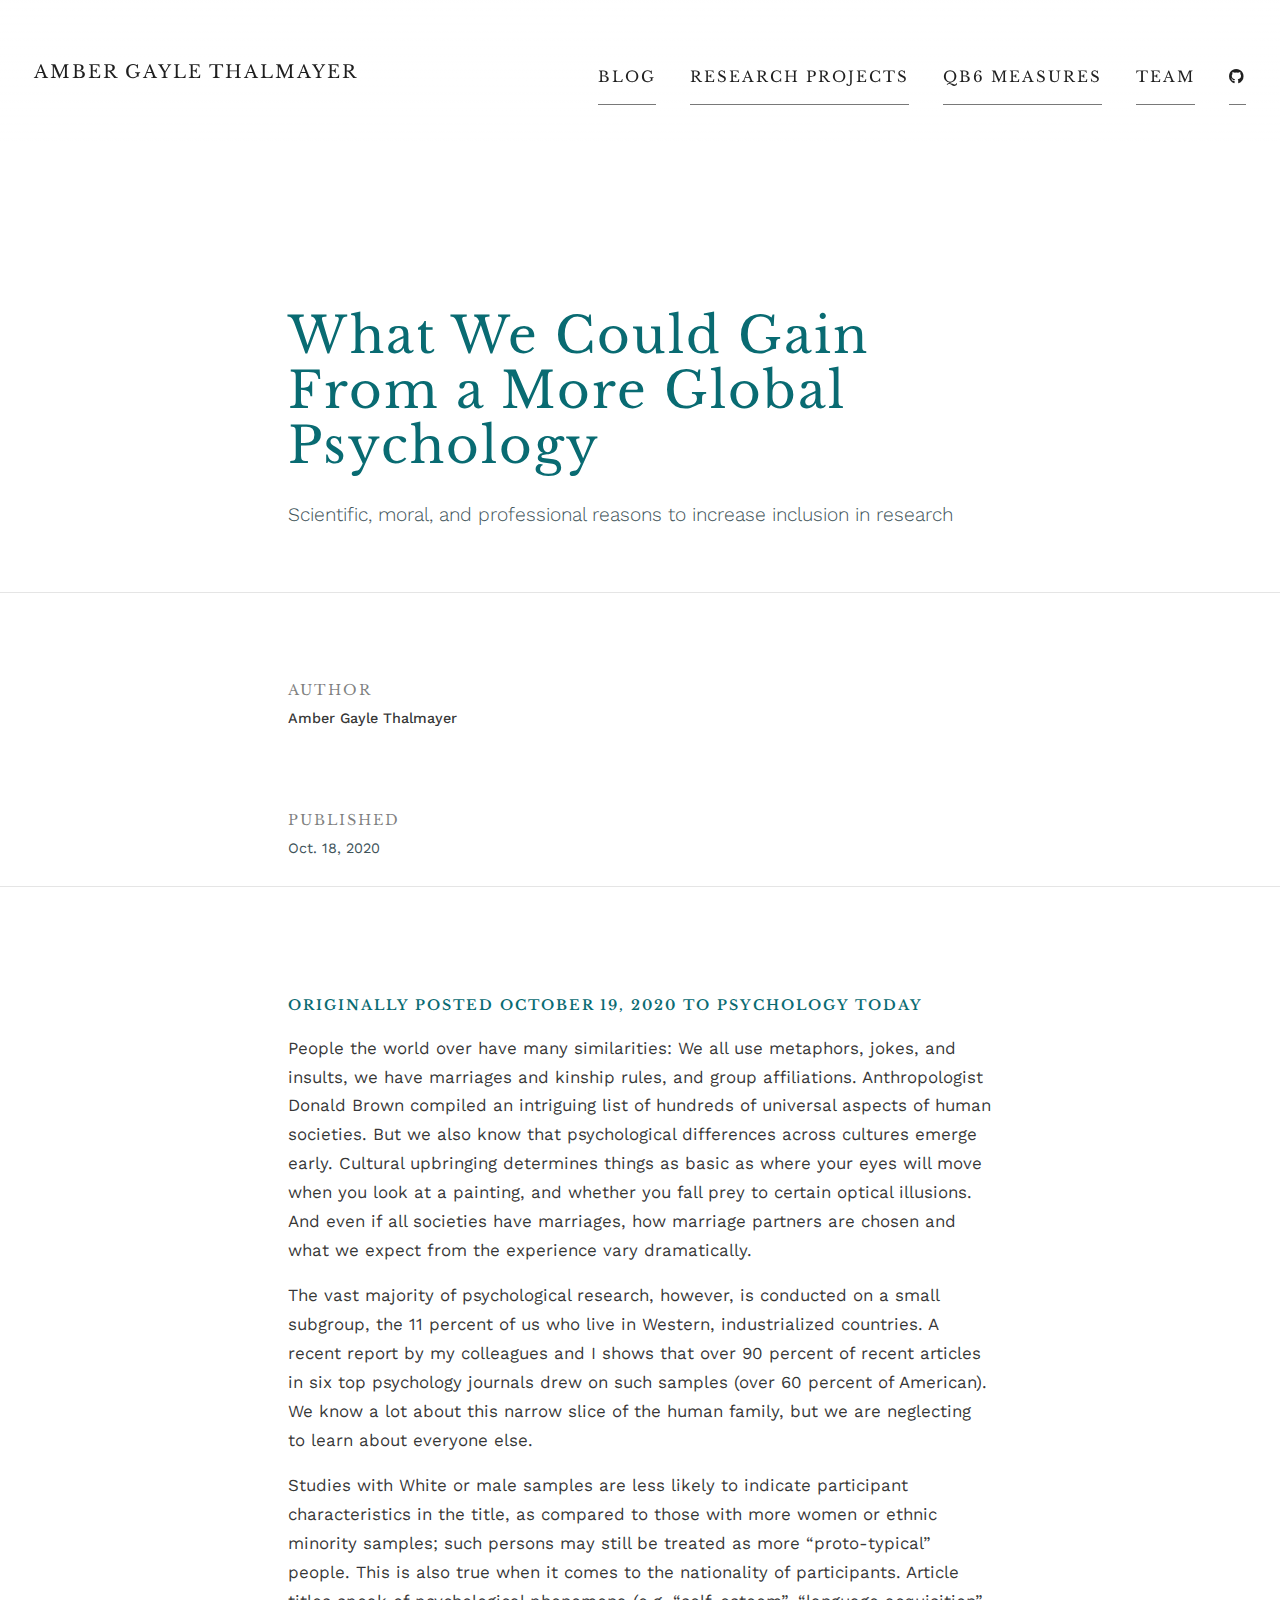
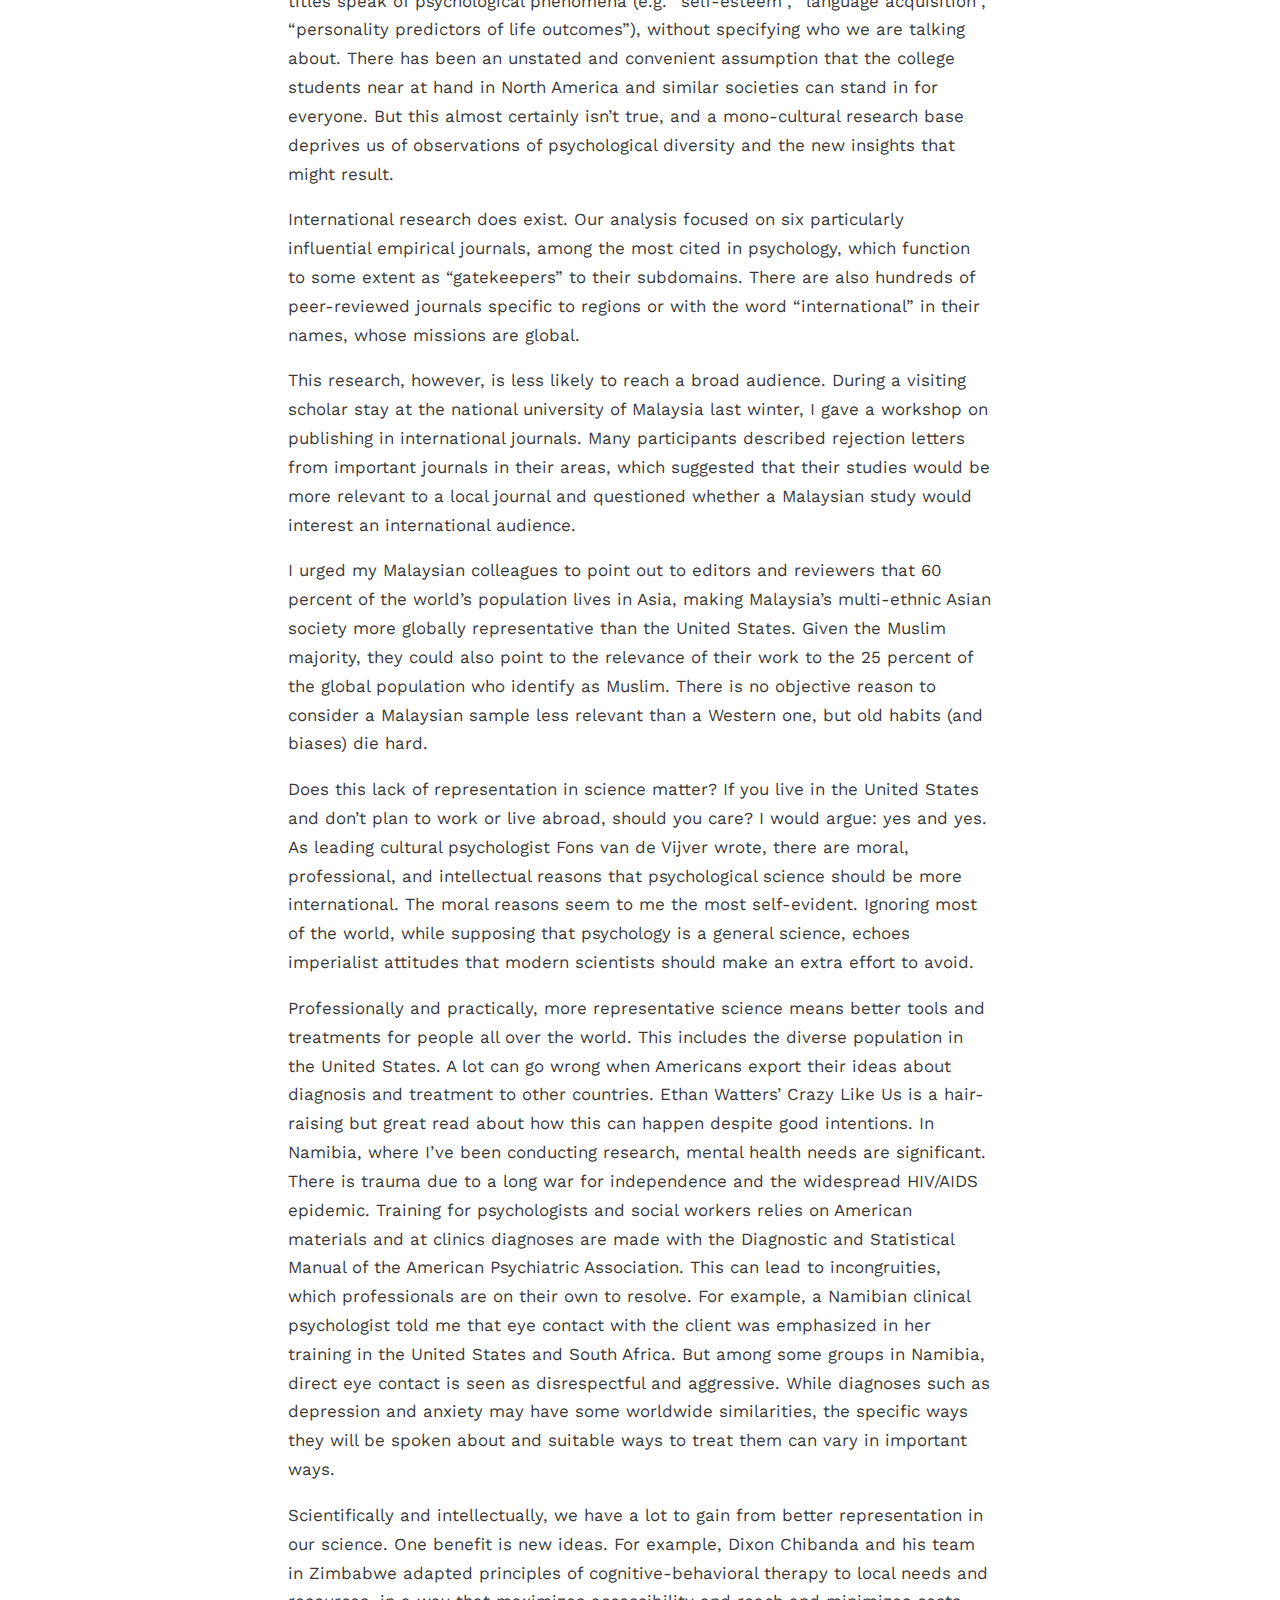
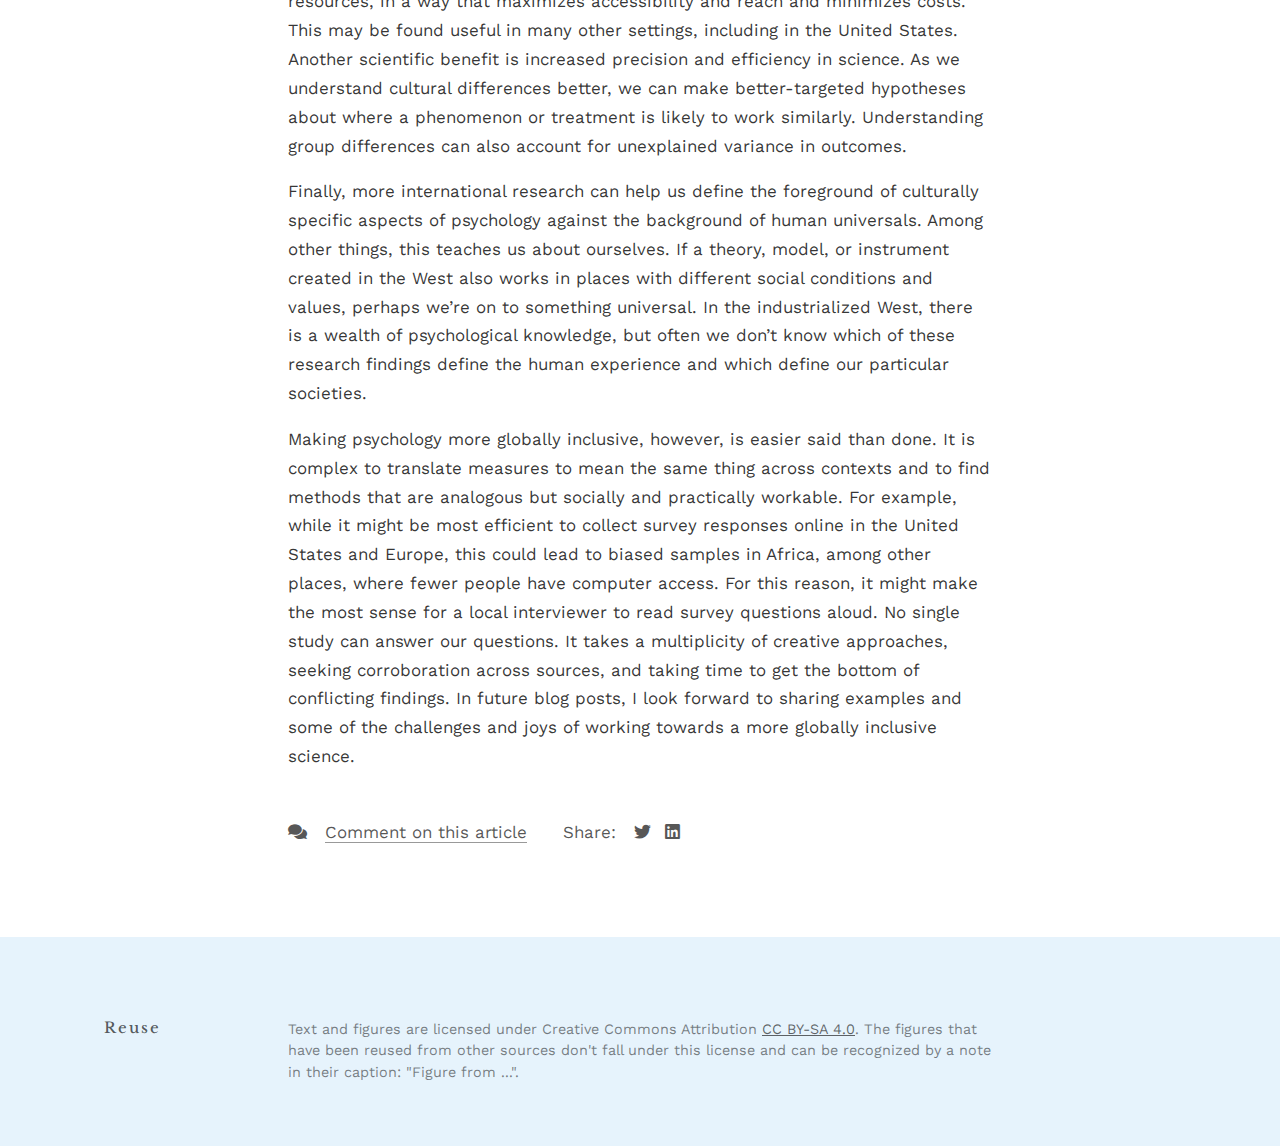
==== docs/posts/2020-10-19-global-psychology/index.html @ ec2059f7 "update website" ====
<!DOCTYPE html>

<html xmlns="http://www.w3.org/1999/xhtml" lang="" xml:lang="">

<head>
  <meta charset="utf-8"/>
  <meta name="viewport" content="width=device-width, initial-scale=1"/>
  <meta http-equiv="X-UA-Compatible" content="IE=Edge,chrome=1"/>
  <meta name="generator" content="distill" />

  <style type="text/css">
  /* Hide doc at startup (prevent jankiness while JS renders/transforms) */
  body {
    visibility: hidden;
  }
  </style>

 <!--radix_placeholder_import_source-->
 <!--/radix_placeholder_import_source-->

<style type="text/css">code{white-space: pre;}</style>
<style type="text/css" data-origin="pandoc">
pre > code.sourceCode { white-space: pre; position: relative; }
pre > code.sourceCode > span { display: inline-block; line-height: 1.25; }
pre > code.sourceCode > span:empty { height: 1.2em; }
.sourceCode { overflow: visible; }
code.sourceCode > span { color: inherit; text-decoration: inherit; }
div.sourceCode { margin: 1em 0; }
pre.sourceCode { margin: 0; }
@media screen {
div.sourceCode { overflow: auto; }
}
@media print {
pre > code.sourceCode { white-space: pre-wrap; }
pre > code.sourceCode > span { text-indent: -5em; padding-left: 5em; }
}
pre.numberSource code
  { counter-reset: source-line 0; }
pre.numberSource code > span
  { position: relative; left: -4em; counter-increment: source-line; }
pre.numberSource code > span > a:first-child::before
  { content: counter(source-line);
    position: relative; left: -1em; text-align: right; vertical-align: baseline;
    border: none; display: inline-block;
    -webkit-touch-callout: none; -webkit-user-select: none;
    -khtml-user-select: none; -moz-user-select: none;
    -ms-user-select: none; user-select: none;
    padding: 0 4px; width: 4em;
    color: #aaaaaa;
  }
pre.numberSource { margin-left: 3em; border-left: 1px solid #aaaaaa;  padding-left: 4px; }
div.sourceCode
  { color: #00769e; background-color: #f1f3f5; }
@media screen {
pre > code.sourceCode > span > a:first-child::before { text-decoration: underline; }
}
code span { color: #00769e; } /* Normal */
code span.al { color: #ad0000; } /* Alert */
code span.an { color: #5e5e5e; } /* Annotation */
code span.at { color: #657422; } /* Attribute */
code span.bn { color: #ad0000; } /* BaseN */
code span.bu { } /* BuiltIn */
code span.cf { color: #00769e; } /* ControlFlow */
code span.ch { color: #20794d; } /* Char */
code span.cn { color: #8f5902; } /* Constant */
code span.co { color: #5e5e5e; } /* Comment */
code span.cv { color: #5e5e5e; font-style: italic; } /* CommentVar */
code span.do { color: #5e5e5e; font-style: italic; } /* Documentation */
code span.dt { color: #ad0000; } /* DataType */
code span.dv { color: #ad0000; } /* DecVal */
code span.er { color: #ad0000; } /* Error */
code span.ex { } /* Extension */
code span.fl { color: #ad0000; } /* Float */
code span.fu { color: #4758ab; } /* Function */
code span.im { } /* Import */
code span.in { color: #5e5e5e; } /* Information */
code span.kw { color: #00769e; } /* Keyword */
code span.op { color: #5e5e5e; } /* Operator */
code span.ot { color: #00769e; } /* Other */
code span.pp { color: #ad0000; } /* Preprocessor */
code span.sc { color: #5e5e5e; } /* SpecialChar */
code span.ss { color: #20794d; } /* SpecialString */
code span.st { color: #20794d; } /* String */
code span.va { color: #111111; } /* Variable */
code span.vs { color: #20794d; } /* VerbatimString */
code span.wa { color: #5e5e5e; font-style: italic; } /* Warning */
</style>


  <!--radix_placeholder_meta_tags-->
<title>Amber Gayle Thalmayer: What We Could Gain From a More Global Psychology</title>

<meta property="description" itemprop="description" content="Scientific, moral, and professional reasons to increase inclusion in research"/>

<link rel="canonical" href="https://gayoungson.github.io/amberwebsite/posts/2020-10-19-global-psychology/"/>
<link rel="license" href="https://creativecommons.org/licenses/by-sa/4.0/"/>

<!--  https://schema.org/Article -->
<meta property="article:published" itemprop="datePublished" content="2020-10-19"/>
<meta property="article:created" itemprop="dateCreated" content="2020-10-19"/>
<meta name="article:author" content="Amber Gayle Thalmayer"/>

<!--  https://developers.facebook.com/docs/sharing/webmasters#markup -->
<meta property="og:title" content="Amber Gayle Thalmayer: What We Could Gain From a More Global Psychology"/>
<meta property="og:type" content="article"/>
<meta property="og:description" content="Scientific, moral, and professional reasons to increase inclusion in research"/>
<meta property="og:url" content="https://gayoungson.github.io/amberwebsite/posts/2020-10-19-global-psychology/"/>
<meta property="og:locale" content="en_US"/>
<meta property="og:site_name" content="Amber Gayle Thalmayer"/>

<!--  https://dev.twitter.com/cards/types/summary -->
<meta property="twitter:card" content="summary"/>
<meta property="twitter:title" content="Amber Gayle Thalmayer: What We Could Gain From a More Global Psychology"/>
<meta property="twitter:description" content="Scientific, moral, and professional reasons to increase inclusion in research"/>
<meta property="twitter:url" content="https://gayoungson.github.io/amberwebsite/posts/2020-10-19-global-psychology/"/>

<!--/radix_placeholder_meta_tags-->
  <!--radix_placeholder_rmarkdown_metadata-->

<script type="text/json" id="radix-rmarkdown-metadata">
{"type":"list","attributes":{"names":{"type":"character","attributes":{},"value":["creative_commons","title","description","author","date","output","canonical_url"]}},"value":[{"type":"character","attributes":{},"value":["CC BY-SA"]},{"type":"character","attributes":{},"value":["What We Could Gain From a More Global Psychology"]},{"type":"character","attributes":{},"value":["Scientific, moral, and professional reasons to increase inclusion in research"]},{"type":"list","attributes":{},"value":[{"type":"list","attributes":{"names":{"type":"character","attributes":{},"value":["name"]}},"value":[{"type":"character","attributes":{},"value":["Amber Gayle Thalmayer"]}]}]},{"type":"character","attributes":{},"value":["2020-10-19"]},{"type":"list","attributes":{"names":{"type":"character","attributes":{},"value":["distill::distill_article"]}},"value":[{"type":"list","attributes":{"names":{"type":"character","attributes":{},"value":["self_contained"]}},"value":[{"type":"logical","attributes":{},"value":[false]}]}]},{"type":"character","attributes":{},"value":["https://gayoungson.github.io/amberwebsite/posts/2020-10-19-global-psychology/"]}]}
</script>
<!--/radix_placeholder_rmarkdown_metadata-->
  
  <script type="text/json" id="radix-resource-manifest">
  {"type":"character","attributes":{},"value":["global-pschology_files/anchor-4.2.2/anchor.min.js","global-pschology_files/bowser-1.9.3/bowser.min.js","global-pschology_files/distill-2.2.21/template.v2.js","global-pschology_files/header-attrs-2.16/header-attrs.js","global-pschology_files/jquery-3.6.0/jquery-3.6.0.js","global-pschology_files/jquery-3.6.0/jquery-3.6.0.min.js","global-pschology_files/jquery-3.6.0/jquery-3.6.0.min.map","global-pschology_files/popper-2.6.0/popper.min.js","global-pschology_files/tippy-6.2.7/tippy-bundle.umd.min.js","global-pschology_files/tippy-6.2.7/tippy-light-border.css","global-pschology_files/tippy-6.2.7/tippy.css","global-pschology_files/tippy-6.2.7/tippy.umd.min.js","global-pschology_files/webcomponents-2.0.0/webcomponents.js"]}
  </script>
  <!--radix_placeholder_navigation_in_header-->
<meta name="distill:offset" content="../.."/>

<script type="application/javascript">

  window.headroom_prevent_pin = false;

  window.document.addEventListener("DOMContentLoaded", function (event) {

    // initialize headroom for banner
    var header = $('header').get(0);
    var headerHeight = header.offsetHeight;
    var headroom = new Headroom(header, {
      tolerance: 5,
      onPin : function() {
        if (window.headroom_prevent_pin) {
          window.headroom_prevent_pin = false;
          headroom.unpin();
        }
      }
    });
    headroom.init();
    if(window.location.hash)
      headroom.unpin();
    $(header).addClass('headroom--transition');

    // offset scroll location for banner on hash change
    // (see: https://github.com/WickyNilliams/headroom.js/issues/38)
    window.addEventListener("hashchange", function(event) {
      window.scrollTo(0, window.pageYOffset - (headerHeight + 25));
    });

    // responsive menu
    $('.distill-site-header').each(function(i, val) {
      var topnav = $(this);
      var toggle = topnav.find('.nav-toggle');
      toggle.on('click', function() {
        topnav.toggleClass('responsive');
      });
    });

    // nav dropdowns
    $('.nav-dropbtn').click(function(e) {
      $(this).next('.nav-dropdown-content').toggleClass('nav-dropdown-active');
      $(this).parent().siblings('.nav-dropdown')
         .children('.nav-dropdown-content').removeClass('nav-dropdown-active');
    });
    $("body").click(function(e){
      $('.nav-dropdown-content').removeClass('nav-dropdown-active');
    });
    $(".nav-dropdown").click(function(e){
      e.stopPropagation();
    });
  });
</script>

<style type="text/css">

/* Theme (user-documented overrideables for nav appearance) */

.distill-site-nav {
  color: rgba(255, 255, 255, 0.8);
  background-color: #0F2E3D;
  font-size: 15px;
  font-weight: 300;
}

.distill-site-nav a {
  color: inherit;
  text-decoration: none;
}

.distill-site-nav a:hover {
  color: white;
}

@media print {
  .distill-site-nav {
    display: none;
  }
}

.distill-site-header {

}

.distill-site-footer {

}


/* Site Header */

.distill-site-header {
  width: 100%;
  box-sizing: border-box;
  z-index: 3;
}

.distill-site-header .nav-left {
  display: inline-block;
  margin-left: 8px;
}

@media screen and (max-width: 768px) {
  .distill-site-header .nav-left {
    margin-left: 0;
  }
}


.distill-site-header .nav-right {
  float: right;
  margin-right: 8px;
}

.distill-site-header a,
.distill-site-header .title {
  display: inline-block;
  text-align: center;
  padding: 14px 10px 14px 10px;
}

.distill-site-header .title {
  font-size: 18px;
  min-width: 150px;
}

.distill-site-header .logo {
  padding: 0;
}

.distill-site-header .logo img {
  display: none;
  max-height: 20px;
  width: auto;
  margin-bottom: -4px;
}

.distill-site-header .nav-image img {
  max-height: 18px;
  width: auto;
  display: inline-block;
  margin-bottom: -3px;
}



@media screen and (min-width: 1000px) {
  .distill-site-header .logo img {
    display: inline-block;
  }
  .distill-site-header .nav-left {
    margin-left: 20px;
  }
  .distill-site-header .nav-right {
    margin-right: 20px;
  }
  .distill-site-header .title {
    padding-left: 12px;
  }
}


.distill-site-header .nav-toggle {
  display: none;
}

.nav-dropdown {
  display: inline-block;
  position: relative;
}

.nav-dropdown .nav-dropbtn {
  border: none;
  outline: none;
  color: rgba(255, 255, 255, 0.8);
  padding: 16px 10px;
  background-color: transparent;
  font-family: inherit;
  font-size: inherit;
  font-weight: inherit;
  margin: 0;
  margin-top: 1px;
  z-index: 2;
}

.nav-dropdown-content {
  display: none;
  position: absolute;
  background-color: white;
  min-width: 200px;
  border: 1px solid rgba(0,0,0,0.15);
  border-radius: 4px;
  box-shadow: 0px 8px 16px 0px rgba(0,0,0,0.1);
  z-index: 1;
  margin-top: 2px;
  white-space: nowrap;
  padding-top: 4px;
  padding-bottom: 4px;
}

.nav-dropdown-content hr {
  margin-top: 4px;
  margin-bottom: 4px;
  border: none;
  border-bottom: 1px solid rgba(0, 0, 0, 0.1);
}

.nav-dropdown-active {
  display: block;
}

.nav-dropdown-content a, .nav-dropdown-content .nav-dropdown-header {
  color: black;
  padding: 6px 24px;
  text-decoration: none;
  display: block;
  text-align: left;
}

.nav-dropdown-content .nav-dropdown-header {
  display: block;
  padding: 5px 24px;
  padding-bottom: 0;
  text-transform: uppercase;
  font-size: 14px;
  color: #999999;
  white-space: nowrap;
}

.nav-dropdown:hover .nav-dropbtn {
  color: white;
}

.nav-dropdown-content a:hover {
  background-color: #ddd;
  color: black;
}

.nav-right .nav-dropdown-content {
  margin-left: -45%;
  right: 0;
}

@media screen and (max-width: 768px) {
  .distill-site-header a, .distill-site-header .nav-dropdown  {display: none;}
  .distill-site-header a.nav-toggle {
    float: right;
    display: block;
  }
  .distill-site-header .title {
    margin-left: 0;
  }
  .distill-site-header .nav-right {
    margin-right: 0;
  }
  .distill-site-header {
    overflow: hidden;
  }
  .nav-right .nav-dropdown-content {
    margin-left: 0;
  }
}


@media screen and (max-width: 768px) {
  .distill-site-header.responsive {position: relative; min-height: 500px; }
  .distill-site-header.responsive a.nav-toggle {
    position: absolute;
    right: 0;
    top: 0;
  }
  .distill-site-header.responsive a,
  .distill-site-header.responsive .nav-dropdown {
    display: block;
    text-align: left;
  }
  .distill-site-header.responsive .nav-left,
  .distill-site-header.responsive .nav-right {
    width: 100%;
  }
  .distill-site-header.responsive .nav-dropdown {float: none;}
  .distill-site-header.responsive .nav-dropdown-content {position: relative;}
  .distill-site-header.responsive .nav-dropdown .nav-dropbtn {
    display: block;
    width: 100%;
    text-align: left;
  }
}

/* Site Footer */

.distill-site-footer {
  width: 100%;
  overflow: hidden;
  box-sizing: border-box;
  z-index: 3;
  margin-top: 30px;
  padding-top: 30px;
  padding-bottom: 30px;
  text-align: center;
}

/* Headroom */

d-title {
  padding-top: 6rem;
}

@media print {
  d-title {
    padding-top: 4rem;
  }
}

.headroom {
  z-index: 1000;
  position: fixed;
  top: 0;
  left: 0;
  right: 0;
}

.headroom--transition {
  transition: all .4s ease-in-out;
}

.headroom--unpinned {
  top: -100px;
}

.headroom--pinned {
  top: 0;
}

/* adjust viewport for navbar height */
/* helps vertically center bootstrap (non-distill) content */
.min-vh-100 {
  min-height: calc(100vh - 100px) !important;
}

</style>

<script src="../../site_libs/jquery-3.6.0/jquery-3.6.0.min.js"></script>
<link href="../../site_libs/font-awesome-5.1.0/css/all.css" rel="stylesheet"/>
<link href="../../site_libs/font-awesome-5.1.0/css/v4-shims.css" rel="stylesheet"/>
<script src="../../site_libs/headroom-0.9.4/headroom.min.js"></script>
<!--/radix_placeholder_navigation_in_header-->
  <!--radix_placeholder_distill-->

<style type="text/css">

body {
  background-color: white;
}

.pandoc-table {
  width: 100%;
}

.pandoc-table>caption {
  margin-bottom: 10px;
}

.pandoc-table th:not([align]) {
  text-align: left;
}

.pagedtable-footer {
  font-size: 15px;
}

d-byline .byline {
  grid-template-columns: 2fr 2fr;
}

d-byline .byline h3 {
  margin-block-start: 1.5em;
}

d-byline .byline .authors-affiliations h3 {
  margin-block-start: 0.5em;
}

.authors-affiliations .orcid-id {
  width: 16px;
  height:16px;
  margin-left: 4px;
  margin-right: 4px;
  vertical-align: middle;
  padding-bottom: 2px;
}

d-title .dt-tags {
  margin-top: 1em;
  grid-column: text;
}

.dt-tags .dt-tag {
  text-decoration: none;
  display: inline-block;
  color: rgba(0,0,0,0.6);
  padding: 0em 0.4em;
  margin-right: 0.5em;
  margin-bottom: 0.4em;
  font-size: 70%;
  border: 1px solid rgba(0,0,0,0.2);
  border-radius: 3px;
  text-transform: uppercase;
  font-weight: 500;
}

d-article table.gt_table td,
d-article table.gt_table th {
  border-bottom: none;
  font-size: 100%;
}

.html-widget {
  margin-bottom: 2.0em;
}

.l-screen-inset {
  padding-right: 16px;
}

.l-screen .caption {
  margin-left: 10px;
}

.shaded {
  background: rgb(247, 247, 247);
  padding-top: 20px;
  padding-bottom: 20px;
  border-top: 1px solid rgba(0, 0, 0, 0.1);
  border-bottom: 1px solid rgba(0, 0, 0, 0.1);
}

.shaded .html-widget {
  margin-bottom: 0;
  border: 1px solid rgba(0, 0, 0, 0.1);
}

.shaded .shaded-content {
  background: white;
}

.text-output {
  margin-top: 0;
  line-height: 1.5em;
}

.hidden {
  display: none !important;
}

d-article {
  padding-top: 2.5rem;
  padding-bottom: 30px;
}

d-appendix {
  padding-top: 30px;
}

d-article>p>img {
  width: 100%;
}

d-article h2 {
  margin: 1rem 0 1.5rem 0;
}

d-article h3 {
  margin-top: 1.5rem;
}

d-article iframe {
  border: 1px solid rgba(0, 0, 0, 0.1);
  margin-bottom: 2.0em;
  width: 100%;
}

/* Tweak code blocks */

d-article div.sourceCode code,
d-article pre code {
  font-family: Consolas, Monaco, 'Andale Mono', 'Ubuntu Mono', monospace;
}

d-article pre,
d-article div.sourceCode,
d-article div.sourceCode pre {
  overflow: auto;
}

d-article div.sourceCode {
  background-color: white;
}

d-article div.sourceCode pre {
  padding-left: 10px;
  font-size: 12px;
  border-left: 2px solid rgba(0,0,0,0.1);
}

d-article pre {
  font-size: 12px;
  color: black;
  background: none;
  margin-top: 0;
  text-align: left;
  white-space: pre;
  word-spacing: normal;
  word-break: normal;
  word-wrap: normal;
  line-height: 1.5;

  -moz-tab-size: 4;
  -o-tab-size: 4;
  tab-size: 4;

  -webkit-hyphens: none;
  -moz-hyphens: none;
  -ms-hyphens: none;
  hyphens: none;
}

d-article pre a {
  border-bottom: none;
}

d-article pre a:hover {
  border-bottom: none;
  text-decoration: underline;
}

d-article details {
  grid-column: text;
  margin-bottom: 0.8em;
}

@media(min-width: 768px) {

d-article pre,
d-article div.sourceCode,
d-article div.sourceCode pre {
  overflow: visible !important;
}

d-article div.sourceCode pre {
  padding-left: 18px;
  font-size: 14px;
}

d-article pre {
  font-size: 14px;
}

}

figure img.external {
  background: white;
  border: 1px solid rgba(0, 0, 0, 0.1);
  box-shadow: 0 1px 8px rgba(0, 0, 0, 0.1);
  padding: 18px;
  box-sizing: border-box;
}

/* CSS for d-contents */

.d-contents {
  grid-column: text;
  color: rgba(0,0,0,0.8);
  font-size: 0.9em;
  padding-bottom: 1em;
  margin-bottom: 1em;
  padding-bottom: 0.5em;
  margin-bottom: 1em;
  padding-left: 0.25em;
  justify-self: start;
}

@media(min-width: 1000px) {
  .d-contents.d-contents-float {
    height: 0;
    grid-column-start: 1;
    grid-column-end: 4;
    justify-self: center;
    padding-right: 3em;
    padding-left: 2em;
  }
}

.d-contents nav h3 {
  font-size: 18px;
  margin-top: 0;
  margin-bottom: 1em;
}

.d-contents li {
  list-style-type: none
}

.d-contents nav > ul {
  padding-left: 0;
}

.d-contents ul {
  padding-left: 1em
}

.d-contents nav ul li {
  margin-top: 0.6em;
  margin-bottom: 0.2em;
}

.d-contents nav a {
  font-size: 13px;
  border-bottom: none;
  text-decoration: none
  color: rgba(0, 0, 0, 0.8);
}

.d-contents nav a:hover {
  text-decoration: underline solid rgba(0, 0, 0, 0.6)
}

.d-contents nav > ul > li > a {
  font-weight: 600;
}

.d-contents nav > ul > li > ul {
  font-weight: inherit;
}

.d-contents nav > ul > li > ul > li {
  margin-top: 0.2em;
}


.d-contents nav ul {
  margin-top: 0;
  margin-bottom: 0.25em;
}

.d-article-with-toc h2:nth-child(2) {
  margin-top: 0;
}


/* Figure */

.figure {
  position: relative;
  margin-bottom: 2.5em;
  margin-top: 1.5em;
}

.figure .caption {
  color: rgba(0, 0, 0, 0.6);
  font-size: 12px;
  line-height: 1.5em;
}

.figure img.external {
  background: white;
  border: 1px solid rgba(0, 0, 0, 0.1);
  box-shadow: 0 1px 8px rgba(0, 0, 0, 0.1);
  padding: 18px;
  box-sizing: border-box;
}

.figure .caption a {
  color: rgba(0, 0, 0, 0.6);
}

.figure .caption b,
.figure .caption strong, {
  font-weight: 600;
  color: rgba(0, 0, 0, 1.0);
}

/* Citations */

d-article .citation {
  color: inherit;
  cursor: inherit;
}

div.hanging-indent{
  margin-left: 1em; text-indent: -1em;
}

/* Citation hover box */

.tippy-box[data-theme~=light-border] {
  background-color: rgba(250, 250, 250, 0.95);
}

.tippy-content > p {
  margin-bottom: 0;
  padding: 2px;
}


/* Tweak 1000px media break to show more text */

@media(min-width: 1000px) {
  .base-grid,
  distill-header,
  d-title,
  d-abstract,
  d-article,
  d-appendix,
  distill-appendix,
  d-byline,
  d-footnote-list,
  d-citation-list,
  distill-footer {
    grid-template-columns: [screen-start] 1fr [page-start kicker-start] 80px [middle-start] 50px [text-start kicker-end] 65px 65px 65px 65px 65px 65px 65px 65px [text-end gutter-start] 65px [middle-end] 65px [page-end gutter-end] 1fr [screen-end];
    grid-column-gap: 16px;
  }

  .grid {
    grid-column-gap: 16px;
  }

  d-article {
    font-size: 1.06rem;
    line-height: 1.7em;
  }
  figure .caption, .figure .caption, figure figcaption {
    font-size: 13px;
  }
}

@media(min-width: 1180px) {
  .base-grid,
  distill-header,
  d-title,
  d-abstract,
  d-article,
  d-appendix,
  distill-appendix,
  d-byline,
  d-footnote-list,
  d-citation-list,
  distill-footer {
    grid-template-columns: [screen-start] 1fr [page-start kicker-start] 60px [middle-start] 60px [text-start kicker-end] 60px 60px 60px 60px 60px 60px 60px 60px [text-end gutter-start] 60px [middle-end] 60px [page-end gutter-end] 1fr [screen-end];
    grid-column-gap: 32px;
  }

  .grid {
    grid-column-gap: 32px;
  }
}


/* Get the citation styles for the appendix (not auto-injected on render since
   we do our own rendering of the citation appendix) */

d-appendix .citation-appendix,
.d-appendix .citation-appendix {
  font-size: 11px;
  line-height: 15px;
  border-left: 1px solid rgba(0, 0, 0, 0.1);
  padding-left: 18px;
  border: 1px solid rgba(0,0,0,0.1);
  background: rgba(0, 0, 0, 0.02);
  padding: 10px 18px;
  border-radius: 3px;
  color: rgba(150, 150, 150, 1);
  overflow: hidden;
  margin-top: -12px;
  white-space: pre-wrap;
  word-wrap: break-word;
}

/* Include appendix styles here so they can be overridden */

d-appendix {
  contain: layout style;
  font-size: 0.8em;
  line-height: 1.7em;
  margin-top: 60px;
  margin-bottom: 0;
  border-top: 1px solid rgba(0, 0, 0, 0.1);
  color: rgba(0,0,0,0.5);
  padding-top: 60px;
  padding-bottom: 48px;
}

d-appendix h3 {
  grid-column: page-start / text-start;
  font-size: 15px;
  font-weight: 500;
  margin-top: 1em;
  margin-bottom: 0;
  color: rgba(0,0,0,0.65);
}

d-appendix h3 + * {
  margin-top: 1em;
}

d-appendix ol {
  padding: 0 0 0 15px;
}

@media (min-width: 768px) {
  d-appendix ol {
    padding: 0 0 0 30px;
    margin-left: -30px;
  }
}

d-appendix li {
  margin-bottom: 1em;
}

d-appendix a {
  color: rgba(0, 0, 0, 0.6);
}

d-appendix > * {
  grid-column: text;
}

d-appendix > d-footnote-list,
d-appendix > d-citation-list,
d-appendix > distill-appendix {
  grid-column: screen;
}

/* Include footnote styles here so they can be overridden */

d-footnote-list {
  contain: layout style;
}

d-footnote-list > * {
  grid-column: text;
}

d-footnote-list a.footnote-backlink {
  color: rgba(0,0,0,0.3);
  padding-left: 0.5em;
}



/* Anchor.js */

.anchorjs-link {
  /*transition: all .25s linear; */
  text-decoration: none;
  border-bottom: none;
}
*:hover > .anchorjs-link {
  margin-left: -1.125em !important;
  text-decoration: none;
  border-bottom: none;
}

/* Social footer */

.social_footer {
  margin-top: 30px;
  margin-bottom: 0;
  color: rgba(0,0,0,0.67);
}

.disqus-comments {
  margin-right: 30px;
}

.disqus-comment-count {
  border-bottom: 1px solid rgba(0, 0, 0, 0.4);
  cursor: pointer;
}

#disqus_thread {
  margin-top: 30px;
}

.article-sharing a {
  border-bottom: none;
  margin-right: 8px;
}

.article-sharing a:hover {
  border-bottom: none;
}

.sidebar-section.subscribe {
  font-size: 12px;
  line-height: 1.6em;
}

.subscribe p {
  margin-bottom: 0.5em;
}


.article-footer .subscribe {
  font-size: 15px;
  margin-top: 45px;
}


.sidebar-section.custom {
  font-size: 12px;
  line-height: 1.6em;
}

.custom p {
  margin-bottom: 0.5em;
}

/* Styles for listing layout (hide title) */
.layout-listing d-title, .layout-listing .d-title {
  display: none;
}

/* Styles for posts lists (not auto-injected) */


.posts-with-sidebar {
  padding-left: 45px;
  padding-right: 45px;
}

.posts-list .description h2,
.posts-list .description p {
  font-family: -apple-system, BlinkMacSystemFont, "Segoe UI", Roboto, Oxygen, Ubuntu, Cantarell, "Fira Sans", "Droid Sans", "Helvetica Neue", Arial, sans-serif;
}

.posts-list .description h2 {
  font-weight: 700;
  border-bottom: none;
  padding-bottom: 0;
}

.posts-list h2.post-tag {
  border-bottom: 1px solid rgba(0, 0, 0, 0.2);
  padding-bottom: 12px;
}
.posts-list {
  margin-top: 60px;
  margin-bottom: 24px;
}

.posts-list .post-preview {
  text-decoration: none;
  overflow: hidden;
  display: block;
  border-bottom: 1px solid rgba(0, 0, 0, 0.1);
  padding: 24px 0;
}

.post-preview-last {
  border-bottom: none !important;
}

.posts-list .posts-list-caption {
  grid-column: screen;
  font-weight: 400;
}

.posts-list .post-preview h2 {
  margin: 0 0 6px 0;
  line-height: 1.2em;
  font-style: normal;
  font-size: 24px;
}

.posts-list .post-preview p {
  margin: 0 0 12px 0;
  line-height: 1.4em;
  font-size: 16px;
}

.posts-list .post-preview .thumbnail {
  box-sizing: border-box;
  margin-bottom: 24px;
  position: relative;
  max-width: 500px;
}
.posts-list .post-preview img {
  width: 100%;
  display: block;
}

.posts-list .metadata {
  font-size: 12px;
  line-height: 1.4em;
  margin-bottom: 18px;
}

.posts-list .metadata > * {
  display: inline-block;
}

.posts-list .metadata .publishedDate {
  margin-right: 2em;
}

.posts-list .metadata .dt-authors {
  display: block;
  margin-top: 0.3em;
  margin-right: 2em;
}

.posts-list .dt-tags {
  display: block;
  line-height: 1em;
}

.posts-list .dt-tags .dt-tag {
  display: inline-block;
  color: rgba(0,0,0,0.6);
  padding: 0.3em 0.4em;
  margin-right: 0.2em;
  margin-bottom: 0.4em;
  font-size: 60%;
  border: 1px solid rgba(0,0,0,0.2);
  border-radius: 3px;
  text-transform: uppercase;
  font-weight: 500;
}

.posts-list img {
  opacity: 1;
}

.posts-list img[data-src] {
  opacity: 0;
}

.posts-more {
  clear: both;
}


.posts-sidebar {
  font-size: 16px;
}

.posts-sidebar h3 {
  font-size: 16px;
  margin-top: 0;
  margin-bottom: 0.5em;
  font-weight: 400;
  text-transform: uppercase;
}

.sidebar-section {
  margin-bottom: 30px;
}

.categories ul {
  list-style-type: none;
  margin: 0;
  padding: 0;
}

.categories li {
  color: rgba(0, 0, 0, 0.8);
  margin-bottom: 0;
}

.categories li>a {
  border-bottom: none;
}

.categories li>a:hover {
  border-bottom: 1px solid rgba(0, 0, 0, 0.4);
}

.categories .active {
  font-weight: 600;
}

.categories .category-count {
  color: rgba(0, 0, 0, 0.4);
}


@media(min-width: 768px) {
  .posts-list .post-preview h2 {
    font-size: 26px;
  }
  .posts-list .post-preview .thumbnail {
    float: right;
    width: 30%;
    margin-bottom: 0;
  }
  .posts-list .post-preview .description {
    float: left;
    width: 45%;
  }
  .posts-list .post-preview .metadata {
    float: left;
    width: 20%;
    margin-top: 8px;
  }
  .posts-list .post-preview p {
    margin: 0 0 12px 0;
    line-height: 1.5em;
    font-size: 16px;
  }
  .posts-with-sidebar .posts-list {
    float: left;
    width: 75%;
  }
  .posts-with-sidebar .posts-sidebar {
    float: right;
    width: 20%;
    margin-top: 60px;
    padding-top: 24px;
    padding-bottom: 24px;
  }
}


/* Improve display for browsers without grid (IE/Edge <= 15) */

.downlevel {
  line-height: 1.6em;
  font-family: -apple-system, BlinkMacSystemFont, "Segoe UI", Roboto, Oxygen, Ubuntu, Cantarell, "Fira Sans", "Droid Sans", "Helvetica Neue", Arial, sans-serif;
  margin: 0;
}

.downlevel .d-title {
  padding-top: 6rem;
  padding-bottom: 1.5rem;
}

.downlevel .d-title h1 {
  font-size: 50px;
  font-weight: 700;
  line-height: 1.1em;
  margin: 0 0 0.5rem;
}

.downlevel .d-title p {
  font-weight: 300;
  font-size: 1.2rem;
  line-height: 1.55em;
  margin-top: 0;
}

.downlevel .d-byline {
  padding-top: 0.8em;
  padding-bottom: 0.8em;
  font-size: 0.8rem;
  line-height: 1.8em;
}

.downlevel .section-separator {
  border: none;
  border-top: 1px solid rgba(0, 0, 0, 0.1);
}

.downlevel .d-article {
  font-size: 1.06rem;
  line-height: 1.7em;
  padding-top: 1rem;
  padding-bottom: 2rem;
}


.downlevel .d-appendix {
  padding-left: 0;
  padding-right: 0;
  max-width: none;
  font-size: 0.8em;
  line-height: 1.7em;
  margin-bottom: 0;
  color: rgba(0,0,0,0.5);
  padding-top: 40px;
  padding-bottom: 48px;
}

.downlevel .footnotes ol {
  padding-left: 13px;
}

.downlevel .base-grid,
.downlevel .distill-header,
.downlevel .d-title,
.downlevel .d-abstract,
.downlevel .d-article,
.downlevel .d-appendix,
.downlevel .distill-appendix,
.downlevel .d-byline,
.downlevel .d-footnote-list,
.downlevel .d-citation-list,
.downlevel .distill-footer,
.downlevel .appendix-bottom,
.downlevel .posts-container {
  padding-left: 40px;
  padding-right: 40px;
}

@media(min-width: 768px) {
  .downlevel .base-grid,
  .downlevel .distill-header,
  .downlevel .d-title,
  .downlevel .d-abstract,
  .downlevel .d-article,
  .downlevel .d-appendix,
  .downlevel .distill-appendix,
  .downlevel .d-byline,
  .downlevel .d-footnote-list,
  .downlevel .d-citation-list,
  .downlevel .distill-footer,
  .downlevel .appendix-bottom,
  .downlevel .posts-container {
  padding-left: 150px;
  padding-right: 150px;
  max-width: 900px;
}
}

.downlevel pre code {
  display: block;
  border-left: 2px solid rgba(0, 0, 0, .1);
  padding: 0 0 0 20px;
  font-size: 14px;
}

.downlevel code, .downlevel pre {
  color: black;
  background: none;
  font-family: Consolas, Monaco, 'Andale Mono', 'Ubuntu Mono', monospace;
  text-align: left;
  white-space: pre;
  word-spacing: normal;
  word-break: normal;
  word-wrap: normal;
  line-height: 1.5;

  -moz-tab-size: 4;
  -o-tab-size: 4;
  tab-size: 4;

  -webkit-hyphens: none;
  -moz-hyphens: none;
  -ms-hyphens: none;
  hyphens: none;
}

.downlevel .posts-list .post-preview {
  color: inherit;
}



</style>

<script type="application/javascript">

function is_downlevel_browser() {
  if (bowser.isUnsupportedBrowser({ msie: "12", msedge: "16"},
                                 window.navigator.userAgent)) {
    return true;
  } else {
    return window.load_distill_framework === undefined;
  }
}

// show body when load is complete
function on_load_complete() {

  // add anchors
  if (window.anchors) {
    window.anchors.options.placement = 'left';
    window.anchors.add('d-article > h2, d-article > h3, d-article > h4, d-article > h5');
  }


  // set body to visible
  document.body.style.visibility = 'visible';

  // force redraw for leaflet widgets
  if (window.HTMLWidgets) {
    var maps = window.HTMLWidgets.findAll(".leaflet");
    $.each(maps, function(i, el) {
      var map = this.getMap();
      map.invalidateSize();
      map.eachLayer(function(layer) {
        if (layer instanceof L.TileLayer)
          layer.redraw();
      });
    });
  }

  // trigger 'shown' so htmlwidgets resize
  $('d-article').trigger('shown');
}

function init_distill() {

  init_common();

  // create front matter
  var front_matter = $('<d-front-matter></d-front-matter>');
  $('#distill-front-matter').wrap(front_matter);

  // create d-title
  $('.d-title').changeElementType('d-title');

  // create d-byline
  var byline = $('<d-byline></d-byline>');
  $('.d-byline').replaceWith(byline);

  // create d-article
  var article = $('<d-article></d-article>');
  $('.d-article').wrap(article).children().unwrap();

  // move posts container into article
  $('.posts-container').appendTo($('d-article'));

  // create d-appendix
  $('.d-appendix').changeElementType('d-appendix');

  // flag indicating that we have appendix items
  var appendix = $('.appendix-bottom').children('h3').length > 0;

  // replace footnotes with <d-footnote>
  $('.footnote-ref').each(function(i, val) {
    appendix = true;
    var href = $(this).attr('href');
    var id = href.replace('#', '');
    var fn = $('#' + id);
    var fn_p = $('#' + id + '>p');
    fn_p.find('.footnote-back').remove();
    var text = fn_p.html();
    var dtfn = $('<d-footnote></d-footnote>');
    dtfn.html(text);
    $(this).replaceWith(dtfn);
  });
  // remove footnotes
  $('.footnotes').remove();

  // move refs into #references-listing
  $('#references-listing').replaceWith($('#refs'));

  $('h1.appendix, h2.appendix').each(function(i, val) {
    $(this).changeElementType('h3');
  });
  $('h3.appendix').each(function(i, val) {
    var id = $(this).attr('id');
    $('.d-contents a[href="#' + id + '"]').parent().remove();
    appendix = true;
    $(this).nextUntil($('h1, h2, h3')).addBack().appendTo($('d-appendix'));
  });

  // show d-appendix if we have appendix content
  $("d-appendix").css('display', appendix ? 'grid' : 'none');

  // localize layout chunks to just output
  $('.layout-chunk').each(function(i, val) {

    // capture layout
    var layout = $(this).attr('data-layout');

    // apply layout to markdown level block elements
    var elements = $(this).children().not('details, div.sourceCode, pre, script');
    elements.each(function(i, el) {
      var layout_div = $('<div class="' + layout + '"></div>');
      if (layout_div.hasClass('shaded')) {
        var shaded_content = $('<div class="shaded-content"></div>');
        $(this).wrap(shaded_content);
        $(this).parent().wrap(layout_div);
      } else {
        $(this).wrap(layout_div);
      }
    });


    // unwrap the layout-chunk div
    $(this).children().unwrap();
  });

  // remove code block used to force  highlighting css
  $('.distill-force-highlighting-css').parent().remove();

  // remove empty line numbers inserted by pandoc when using a
  // custom syntax highlighting theme
  $('code.sourceCode a:empty').remove();

  // load distill framework
  load_distill_framework();

  // wait for window.distillRunlevel == 4 to do post processing
  function distill_post_process() {

    if (!window.distillRunlevel || window.distillRunlevel < 4)
      return;

    // hide author/affiliations entirely if we have no authors
    var front_matter = JSON.parse($("#distill-front-matter").html());
    var have_authors = front_matter.authors && front_matter.authors.length > 0;
    if (!have_authors)
      $('d-byline').addClass('hidden');

    // article with toc class
    $('.d-contents').parent().addClass('d-article-with-toc');

    // strip links that point to #
    $('.authors-affiliations').find('a[href="#"]').removeAttr('href');

    // add orcid ids
    $('.authors-affiliations').find('.author').each(function(i, el) {
      var orcid_id = front_matter.authors[i].orcidID;
      if (orcid_id) {
        var a = $('<a></a>');
        a.attr('href', 'https://orcid.org/' + orcid_id);
        var img = $('<img></img>');
        img.addClass('orcid-id');
        img.attr('alt', 'ORCID ID');
        img.attr('src','[data-uri]');
        a.append(img);
        $(this).append(a);
      }
    });

    // hide elements of author/affiliations grid that have no value
    function hide_byline_column(caption) {
      $('d-byline').find('h3:contains("' + caption + '")').parent().css('visibility', 'hidden');
    }

    // affiliations
    var have_affiliations = false;
    for (var i = 0; i<front_matter.authors.length; ++i) {
      var author = front_matter.authors[i];
      if (author.affiliation !== "&nbsp;") {
        have_affiliations = true;
        break;
      }
    }
    if (!have_affiliations)
      $('d-byline').find('h3:contains("Affiliations")').css('visibility', 'hidden');

    // published date
    if (!front_matter.publishedDate)
      hide_byline_column("Published");

    // document object identifier
    var doi = $('d-byline').find('h3:contains("DOI")');
    var doi_p = doi.next().empty();
    if (!front_matter.doi) {
      // if we have a citation and valid citationText then link to that
      if ($('#citation').length > 0 && front_matter.citationText) {
        doi.html('Citation');
        $('<a href="#citation"></a>')
          .text(front_matter.citationText)
          .appendTo(doi_p);
      } else {
        hide_byline_column("DOI");
      }
    } else {
      $('<a></a>')
         .attr('href', "https://doi.org/" + front_matter.doi)
         .html(front_matter.doi)
         .appendTo(doi_p);
    }

     // change plural form of authors/affiliations
    if (front_matter.authors.length === 1) {
      var grid = $('.authors-affiliations');
      grid.children('h3:contains("Authors")').text('Author');
      grid.children('h3:contains("Affiliations")').text('Affiliation');
    }

    // remove d-appendix and d-footnote-list local styles
    $('d-appendix > style:first-child').remove();
    $('d-footnote-list > style:first-child').remove();

    // move appendix-bottom entries to the bottom
    $('.appendix-bottom').appendTo('d-appendix').children().unwrap();
    $('.appendix-bottom').remove();

    // hoverable references
    $('span.citation[data-cites]').each(function() {
      const citeChild = $(this).children()[0]
      // Do not process if @xyz has been used without escaping and without bibliography activated
      // https://github.com/rstudio/distill/issues/466
      if (citeChild === undefined) return true

      if (citeChild.nodeName == "D-FOOTNOTE") {
        var fn = citeChild
        $(this).html(fn.shadowRoot.querySelector("sup"))
        $(this).id = fn.id
        fn.remove()
      }
      var refs = $(this).attr('data-cites').split(" ");
      var refHtml = refs.map(function(ref) {
        // Could use CSS.escape too here, we insure backward compatibility in navigator
        return "<p>" + $('div[id="ref-' + ref + '"]').html() + "</p>";
      }).join("\n");
      window.tippy(this, {
        allowHTML: true,
        content: refHtml,
        maxWidth: 500,
        interactive: true,
        interactiveBorder: 10,
        theme: 'light-border',
        placement: 'bottom-start'
      });
    });

    // fix footnotes in tables (#411)
    // replacing broken distill.pub feature
    $('table d-footnote').each(function() {
      // we replace internal showAtNode methode which is triggered when hovering a footnote
      this.hoverBox.showAtNode = function(node) {
        // ported from https://github.com/distillpub/template/pull/105/files
        calcOffset = function(elem) {
            let x = elem.offsetLeft;
            let y = elem.offsetTop;
            // Traverse upwards until an `absolute` element is found or `elem`
            // becomes null.
            while (elem = elem.offsetParent && elem.style.position != 'absolute') {
                x += elem.offsetLeft;
                y += elem.offsetTop;
            }

            return { left: x, top: y };
        }
        // https://developer.mozilla.org/en-US/docs/Web/API/HTMLElement/offsetTop
        const bbox = node.getBoundingClientRect();
        const offset = calcOffset(node);
        this.show([offset.left + bbox.width, offset.top + bbox.height]);
      }
    })

    // clear polling timer
    clearInterval(tid);

    // show body now that everything is ready
    on_load_complete();
  }

  var tid = setInterval(distill_post_process, 50);
  distill_post_process();

}

function init_downlevel() {

  init_common();

   // insert hr after d-title
  $('.d-title').after($('<hr class="section-separator"/>'));

  // check if we have authors
  var front_matter = JSON.parse($("#distill-front-matter").html());
  var have_authors = front_matter.authors && front_matter.authors.length > 0;

  // manage byline/border
  if (!have_authors)
    $('.d-byline').remove();
  $('.d-byline').after($('<hr class="section-separator"/>'));
  $('.d-byline a').remove();

  // remove toc
  $('.d-contents').remove();

  // move appendix elements
  $('h1.appendix, h2.appendix').each(function(i, val) {
    $(this).changeElementType('h3');
  });
  $('h3.appendix').each(function(i, val) {
    $(this).nextUntil($('h1, h2, h3')).addBack().appendTo($('.d-appendix'));
  });


  // inject headers into references and footnotes
  var refs_header = $('<h3></h3>');
  refs_header.text('References');
  $('#refs').prepend(refs_header);

  var footnotes_header = $('<h3></h3');
  footnotes_header.text('Footnotes');
  $('.footnotes').children('hr').first().replaceWith(footnotes_header);

  // move appendix-bottom entries to the bottom
  $('.appendix-bottom').appendTo('.d-appendix').children().unwrap();
  $('.appendix-bottom').remove();

  // remove appendix if it's empty
  if ($('.d-appendix').children().length === 0)
    $('.d-appendix').remove();

  // prepend separator above appendix
  $('.d-appendix').before($('<hr class="section-separator" style="clear: both"/>'));

  // trim code
  $('pre>code').each(function(i, val) {
    $(this).html($.trim($(this).html()));
  });

  // move posts-container right before article
  $('.posts-container').insertBefore($('.d-article'));

  $('body').addClass('downlevel');

  on_load_complete();
}


function init_common() {

  // jquery plugin to change element types
  (function($) {
    $.fn.changeElementType = function(newType) {
      var attrs = {};

      $.each(this[0].attributes, function(idx, attr) {
        attrs[attr.nodeName] = attr.nodeValue;
      });

      this.replaceWith(function() {
        return $("<" + newType + "/>", attrs).append($(this).contents());
      });
    };
  })(jQuery);

  // prevent underline for linked images
  $('a > img').parent().css({'border-bottom' : 'none'});

  // mark non-body figures created by knitr chunks as 100% width
  $('.layout-chunk').each(function(i, val) {
    var figures = $(this).find('img, .html-widget');
    // ignore leaflet img layers (#106)
    figures = figures.filter(':not(img[class*="leaflet"])')
    if ($(this).attr('data-layout') !== "l-body") {
      figures.css('width', '100%');
    } else {
      figures.css('max-width', '100%');
      figures.filter("[width]").each(function(i, val) {
        var fig = $(this);
        fig.css('width', fig.attr('width') + 'px');
      });

    }
  });

  // auto-append index.html to post-preview links in file: protocol
  // and in rstudio ide preview
  $('.post-preview').each(function(i, val) {
    if (window.location.protocol === "file:")
      $(this).attr('href', $(this).attr('href') + "index.html");
  });

  // get rid of index.html references in header
  if (window.location.protocol !== "file:") {
    $('.distill-site-header a[href]').each(function(i,val) {
      $(this).attr('href', $(this).attr('href').replace(/^index[.]html/, "./"));
    });
  }

  // add class to pandoc style tables
  $('tr.header').parent('thead').parent('table').addClass('pandoc-table');
  $('.kable-table').children('table').addClass('pandoc-table');

  // add figcaption style to table captions
  $('caption').parent('table').addClass("figcaption");

  // initialize posts list
  if (window.init_posts_list)
    window.init_posts_list();

  // implmement disqus comment link
  $('.disqus-comment-count').click(function() {
    window.headroom_prevent_pin = true;
    $('#disqus_thread').toggleClass('hidden');
    if (!$('#disqus_thread').hasClass('hidden')) {
      var offset = $(this).offset();
      $(window).resize();
      $('html, body').animate({
        scrollTop: offset.top - 35
      });
    }
  });
}

document.addEventListener('DOMContentLoaded', function() {
  if (is_downlevel_browser())
    init_downlevel();
  else
    window.addEventListener('WebComponentsReady', init_distill);
});

</script>

<!--/radix_placeholder_distill-->
  <script src="../../site_libs/header-attrs-2.16/header-attrs.js"></script>
  <script src="../../site_libs/jquery-3.6.0/jquery-3.6.0.min.js"></script>
  <script src="../../site_libs/popper-2.6.0/popper.min.js"></script>
  <link href="../../site_libs/tippy-6.2.7/tippy.css" rel="stylesheet" />
  <link href="../../site_libs/tippy-6.2.7/tippy-light-border.css" rel="stylesheet" />
  <script src="../../site_libs/tippy-6.2.7/tippy.umd.min.js"></script>
  <script src="../../site_libs/anchor-4.2.2/anchor.min.js"></script>
  <script src="../../site_libs/bowser-1.9.3/bowser.min.js"></script>
  <script src="../../site_libs/webcomponents-2.0.0/webcomponents.js"></script>
  <script src="../../site_libs/distill-2.2.21/template.v2.js"></script>
  <!--radix_placeholder_site_in_header-->
<style type="text/css">
@import url('https://fonts.googleapis.com/css?family=Libre+Baskerville:300, 300i&display=swap');

@import url('https://fonts.googleapis.com/css?family=Work+Sans&display=swap');

@import url('https://fonts.googleapis.com/css?family=DM+Mono&display=swap');

body {
  font-family: "Work Sans";
  /*color: #1f1f1f;*/
  color: #405359;
  font-size: 16px;
}


h1, h2, h3, h4, h5, h6 {
  font-family: "Libre Baskerville";
  letter-spacing: 2px;
  line-height: 2rem; /* increases, so wrapping headers don't overlap */ 
  color: #096B72;
  font-weight: 300;
  padding-top: 50px;
}

d-title {
  padding-top: 13rem; /*so that navbar doesn't overlap fixed title */
  margin-top: 50px;
}

d-title h1,
d-article h2 {
	font-weight: 300;
}

d-article div.sourceCode code, 
d-article pre code {
	font-family: "Work Sans", monospace;
	font-size: 1rem;
}

/* --------------Navbar-------------------- */


/* background-image for fade-to-white color of navbar */
.distill-site-header{ 
  padding: 40px 0px;
  background-image: linear-gradient(to bottom, rgba(255, 255, 255, 1), rgba(255,255,255,0.5));   
  background-color: transparent;
  font-size: 15px;
  font-family: "Libre Baskerville";
  letter-spacing: 2px;
  text-transform: uppercase;
}

.distill-site-header .logo img{
  max-height: 40px; /* Makes logo bigger, default was 20px */
}

/* dropdown navbar color on mobile */

@media screen and (max-width: 768px){
  .distill-site-header.responsive {
      background: rgba(255,255,255,0.99);
  }
}


/* Navbar Links with Animated Hover */ 


.distill-site-header a { /* A normal link in navbar */
  color: #1f1f1f;
  display: inline-block; /* This line and line below is so pseudo-element will work later */
  position: relative; 
  text-decoration: none;
  padding-left: 0px; /* overrides default so animation looks Ok */
  padding-right: 0px; /* overrides default so animation looks Ok */
  margin: 10px 14px; /* replaces default padding values for margin values */
}


.distill-site-header a:hover { /* (unanimated) hover behavior for navbar links */
  color: #787878;
  padding-left: 0px; /* overrides default so animation looks Ok */
  padding-right: 0px; /* overrides default so animation looks Ok */
  margin: 10px 14px; /* replaces default padding values for margin values */
}

.distill-site-header a:before { /*Creates pseudoelement line under link */
  background-color: #787878;
  content: '';
  height: 1px; 
  position: absolute;
  bottom: -1px;
  transition: width 0.3s ease-in-out; /* animate the width */
  width: 100%;
}

.distill-site-header a:hover:before {
  width: 0; /* Shrinks width of pseudoelement to 0 when hovered */
}

/* Makes sure animation does NOT apply to Title or Logo links (or toggle on mobile) */

.distill-site-header a.title:before, .distill-site-nav a.logo:before, a.nav-toggle:before {
  display: none;
}

.distill-site-header a.title, .distill-site-nav a.logo {
  padding: 10px 0px;
  margin: 10px 14px;
}


/* No navbar links on mobile except title and nav-toggle */

@media screen and (max-width: 768px) {
  .distill-site-header a, .distill-site-header .nav-dropdown {
    display: none;
  }
  
  .distill-site-header a.title, .distill-site-header a.nav-toggle {
    display: inline-block;
    padding: 10px 0px;
    margin: 10px 14px; 
  }
}



/* -------------Appendix---------------- */

d-appendix {
  background-color: #e6f3fc;
  border-top: none !important;
}

d-appendix h3 {
    padding-top: 0px; /*Remove padding-top from blog posts*/
}

/* -------------Footer------------------*/

.distill-site-footer {
  color: #f7f7f7b0;
  background-color: #1f1f1f;
  margin-top: 0px;
  padding: 50px 20px;
  font-size: 13px;
  letter-spacing: 1px;
  text-transform: uppercase;
  line-height: 12px;
  
}

d-byline div.byline.grid div p,
d-byline,
d-byline p,
p.author,
p.affiliation,
d-byline h3,
.d-toc,
.d-toc-header,
.d-toc ul,
d-appendix p {
	font-size: 0.9rem;
}

d-appendix h3 + * {
	margin-top: 1.5em !important;
}


/*----- COLORED LIST BULLET----*/

d-article ul {
  list-style: none; /* Remove default bullets */
}

d-article ul li::before {
  content: "\2022";  /* Add content: \2022 is the CSS Code/unicode for a bullet */
  color: #79beee; /* Change the color */
  font-weight: normal; /* If you want it to be bold */
  display: inline-block; /* Needed to add space between the bullet and the text */
  width: 1.5em; /* Also needed for space (tweak if needed) */
  margin-left: -1.5em; /* Also needed for space (tweak if needed) */
}

d-article ul > li > p {
  display: inline; /* to have content show up next to bullet */
  line-height: 1.6em;
}

d-article ul > li { /*to add back in space between bullet items that I took away by making p display inline */
  margin-top: 1em;
  margin-bottom: 1em;
}

.d-toc ul li::before {
  content: " ";  /* Remove toc bullets */
}

/*----- BLOG PAGE----*/

.posts-list .post-preview h2 {
  font-family: "Libre Baskerville";
  padding-top: 0px;
}

.posts-list .post-preview p {
  font-family: "Work Sans";
}
</style>
<!--/radix_placeholder_site_in_header-->


</head>

<body>

<!--radix_placeholder_front_matter-->

<script id="distill-front-matter" type="text/json">
{"title":"What We Could Gain From a More Global Psychology","description":"Scientific, moral, and professional reasons to increase inclusion in research","authors":[{"author":"Amber Gayle Thalmayer","authorURL":"#","affiliation":"&nbsp;","affiliationURL":"#","orcidID":""}],"publishedDate":"2020-10-19T00:00:00.000+02:00","citationText":"Thalmayer, 2020"}
</script>

<!--/radix_placeholder_front_matter-->
<!--radix_placeholder_navigation_before_body-->
<header class="header header--fixed" role="banner">
<nav class="distill-site-nav distill-site-header">
<div class="nav-left">
<a href="../../index.html" class="title">Amber Gayle Thalmayer</a>
</div>
<div class="nav-right">
<a href="../../blog.html">Blog</a>
<a href="../../projects.html">Research Projects</a>
<a href="../../measures.html">QB6 Measures</a>
<a href="../../team.html">Team</a>
<a href="https://github.com/gayoungson/amberwebsite">
<i class="fab fa-github" aria-hidden="true"></i>
</a>
<a href="javascript:void(0);" class="nav-toggle">&#9776;</a>
</div>
</nav>
</header>
<!--/radix_placeholder_navigation_before_body-->
<!--radix_placeholder_site_before_body-->
<!--/radix_placeholder_site_before_body-->

<div class="d-title">
<h1>What We Could Gain From a More Global Psychology</h1>
<!--radix_placeholder_categories-->
<!--/radix_placeholder_categories-->
<p><p>Scientific, moral, and professional reasons to increase inclusion in research</p></p>
</div>

<div class="d-byline">
  Amber Gayle Thalmayer  
  
<br/>2020-10-19
</div>

<div class="d-article">
<h4 id="originally-posted-october-19-2020-to-psychology-today">Originally posted October 19, 2020 to Psychology Today</h4>
<p>People the world over have many similarities: We all use metaphors, jokes, and insults, we have marriages and kinship rules, and group affiliations. Anthropologist Donald Brown compiled an intriguing list of hundreds of universal aspects of human societies. But we also know that psychological differences across cultures emerge early. Cultural upbringing determines things as basic as where your eyes will move when you look at a painting, and whether you fall prey to certain optical illusions. And even if all societies have marriages, how marriage partners are chosen and what we expect from the experience vary dramatically.</p>
<p>The vast majority of psychological research, however, is conducted on a small subgroup, the 11 percent of us who live in Western, industrialized countries. A recent report by my colleagues and I shows that over 90 percent of recent articles in six top psychology journals drew on such samples (over 60 percent of American). We know a lot about this narrow slice of the human family, but we are neglecting to learn about everyone else.</p>
<p>Studies with White or male samples are less likely to indicate participant characteristics in the title, as compared to those with more women or ethnic minority samples; such persons may still be treated as more “proto-typical” people. This is also true when it comes to the nationality of participants. Article titles speak of psychological phenomena (e.g. “self-esteem”, “language acquisition”, “personality predictors of life outcomes”), without specifying who we are talking about. There has been an unstated and convenient assumption that the college students near at hand in North America and similar societies can stand in for everyone. But this almost certainly isn’t true, and a mono-cultural research base deprives us of observations of psychological diversity and the new insights that might result.</p>
<p>International research does exist. Our analysis focused on six particularly influential empirical journals, among the most cited in psychology, which function to some extent as “gatekeepers” to their subdomains. There are also hundreds of peer-reviewed journals specific to regions or with the word “international” in their names, whose missions are global.</p>
<p>This research, however, is less likely to reach a broad audience. During a visiting scholar stay at the national university of Malaysia last winter, I gave a workshop on publishing in international journals. Many participants described rejection letters from important journals in their areas, which suggested that their studies would be more relevant to a local journal and questioned whether a Malaysian study would interest an international audience.</p>
<p>I urged my Malaysian colleagues to point out to editors and reviewers that 60 percent of the world’s population lives in Asia, making Malaysia’s multi-ethnic Asian society more globally representative than the United States. Given the Muslim majority, they could also point to the relevance of their work to the 25 percent of the global population who identify as Muslim. There is no objective reason to consider a Malaysian sample less relevant than a Western one, but old habits (and biases) die hard.</p>
<p>Does this lack of representation in science matter? If you live in the United States and don’t plan to work or live abroad, should you care? I would argue: yes and yes. As leading cultural psychologist Fons van de Vijver wrote, there are moral, professional, and intellectual reasons that psychological science should be more international. The moral reasons seem to me the most self-evident. Ignoring most of the world, while supposing that psychology is a general science, echoes imperialist attitudes that modern scientists should make an extra effort to avoid.</p>
<p>Professionally and practically, more representative science means better tools and treatments for people all over the world. This includes the diverse population in the United States. A lot can go wrong when Americans export their ideas about diagnosis and treatment to other countries. Ethan Watters’ Crazy Like Us is a hair-raising but great read about how this can happen despite good intentions. In Namibia, where I’ve been conducting research, mental health needs are significant. There is trauma due to a long war for independence and the widespread HIV/AIDS epidemic. Training for psychologists and social workers relies on American materials and at clinics diagnoses are made with the Diagnostic and Statistical Manual of the American Psychiatric Association. This can lead to incongruities, which professionals are on their own to resolve. For example, a Namibian clinical psychologist told me that eye contact with the client was emphasized in her training in the United States and South Africa. But among some groups in Namibia, direct eye contact is seen as disrespectful and aggressive. While diagnoses such as depression and anxiety may have some worldwide similarities, the specific ways they will be spoken about and suitable ways to treat them can vary in important ways.</p>
<p>Scientifically and intellectually, we have a lot to gain from better representation in our science. One benefit is new ideas. For example, Dixon Chibanda and his team in Zimbabwe adapted principles of cognitive-behavioral therapy to local needs and resources, in a way that maximizes accessibility and reach and minimizes costs. This may be found useful in many other settings, including in the United States. Another scientific benefit is increased precision and efficiency in science. As we understand cultural differences better, we can make better-targeted hypotheses about where a phenomenon or treatment is likely to work similarly. Understanding group differences can also account for unexplained variance in outcomes.</p>
<p>Finally, more international research can help us define the foreground of culturally specific aspects of psychology against the background of human universals. Among other things, this teaches us about ourselves. If a theory, model, or instrument created in the West also works in places with different social conditions and values, perhaps we’re on to something universal. In the industrialized West, there is a wealth of psychological knowledge, but often we don’t know which of these research findings define the human experience and which define our particular societies.</p>
<p>Making psychology more globally inclusive, however, is easier said than done. It is complex to translate measures to mean the same thing across contexts and to find methods that are analogous but socially and practically workable. For example, while it might be most efficient to collect survey responses online in the United States and Europe, this could lead to biased samples in Africa, among other places, where fewer people have computer access. For this reason, it might make the most sense for a local interviewer to read survey questions aloud. No single study can answer our questions. It takes a multiplicity of creative approaches, seeking corroboration across sources, and taking time to get the bottom of conflicting findings. In future blog posts, I look forward to sharing examples and some of the challenges and joys of working towards a more globally inclusive science.</p>
<div class="sourceCode" id="cb1"><pre class="sourceCode r distill-force-highlighting-css"><code class="sourceCode r"></code></pre></div>
<!--radix_placeholder_article_footer-->
<div class="article-footer">
  <p class="social_footer">
    <span class="disqus-comments">
      <i class="fas fa-comments"></i>
      &nbsp;
      <span class="disqus-comment-count" data-disqus-identifier="posts/2020-10-19-global-psychology/">Comment on this article</span>
    </span>
    <span class="article-sharing">
      Share: &nbsp;
      <a href="https://twitter.com/share?text=What%20We%20Could%20Gain%20From%20a%20More%20Global%20Psychology&amp;url=https%3A%2F%2Fgayoungson.github.io%2Famberwebsite%2Fposts%2F2020-10-19-global-psychology%2F" aria-label="share on twitter">
        <i class="fab fa-twitter" aria-hidden="true"></i>
      </a>
      <a href="https://www.linkedin.com/shareArticle?mini=true&amp;url=https%3A%2F%2Fgayoungson.github.io%2Famberwebsite%2Fposts%2F2020-10-19-global-psychology%2F&amp;title=What%20We%20Could%20Gain%20From%20a%20More%20Global%20Psychology" aria-label="share on linkedin">
        <i class="fab fa-linkedin" aria-hidden="true"></i>
      </a>
    </span>
  </p>
  <script id="dsq-count-scr" src="https://amber-website.disqus.com/count.js" async></script>
  <div id="disqus_thread" class="hidden"></div>
  <script type="text/javascript" cookie-consent="functionality">
var disqus_config = function () {
  this.page.url = 'https://gayoungson.github.io/amberwebsite/posts/2020-10-19-global-psychology/';
  this.page.identifier = 'posts/2020-10-19-global-psychology/';
};
(function() {
  var d = document, s = d.createElement('script');
  s.src = 'https://amber-website.disqus.com/embed.js';
  s.setAttribute('data-timestamp', +new Date());
  (d.head || d.body).appendChild(s);
})();
</script>
</div>
<!--/radix_placeholder_article_footer-->
</div>

<div class="d-appendix">
</div>


<!--radix_placeholder_site_after_body-->
<!--/radix_placeholder_site_after_body-->
<!--radix_placeholder_appendices-->
<div class="appendix-bottom">
  <h3 id="reuse">Reuse</h3>
  <p>Text and figures are licensed under Creative Commons Attribution <a rel="license" href="https://creativecommons.org/licenses/by-sa/4.0/">CC BY-SA 4.0</a>. The figures that have been reused from other sources don't fall under this license and can be recognized by a note in their caption: "Figure from ...".</p>
</div>
<!--/radix_placeholder_appendices-->
<!--radix_placeholder_navigation_after_body-->
<!--/radix_placeholder_navigation_after_body-->

</body>

</html>
---- docs/site_libs/font-awesome-5.1.0/css/all.css ----
/*!
 * Font Awesome Free 5.1.0 by @fontawesome - https://fontawesome.com
 * License - https://fontawesome.com/license (Icons: CC BY 4.0, Fonts: SIL OFL 1.1, Code: MIT License)
 */
.fa,.fab,.fal,.far,.fas{-moz-osx-font-smoothing:grayscale;-webkit-font-smoothing:antialiased;display:inline-block;font-style:normal;font-variant:normal;text-rendering:auto;line-height:1}.fa-lg{font-size:1.33333em;line-height:.75em;vertical-align:-.0667em}.fa-xs{font-size:.75em}.fa-sm{font-size:.875em}.fa-1x{font-size:1em}.fa-2x{font-size:2em}.fa-3x{font-size:3em}.fa-4x{font-size:4em}.fa-5x{font-size:5em}.fa-6x{font-size:6em}.fa-7x{font-size:7em}.fa-8x{font-size:8em}.fa-9x{font-size:9em}.fa-10x{font-size:10em}.fa-fw{text-align:center;width:1.25em}.fa-ul{list-style-type:none;margin-left:2.5em;padding-left:0}.fa-ul>li{position:relative}.fa-li{left:-2em;position:absolute;text-align:center;width:2em;line-height:inherit}.fa-border{border:.08em solid #eee;border-radius:.1em;padding:.2em .25em .15em}.fa-pull-left{float:left}.fa-pull-right{float:right}.fa.fa-pull-left,.fab.fa-pull-left,.fal.fa-pull-left,.far.fa-pull-left,.fas.fa-pull-left{margin-right:.3em}.fa.fa-pull-right,.fab.fa-pull-right,.fal.fa-pull-right,.far.fa-pull-right,.fas.fa-pull-right{margin-left:.3em}.fa-spin{animation:a 2s infinite linear}.fa-pulse{animation:a 1s infinite steps(8)}@keyframes a{0%{transform:rotate(0deg)}to{transform:rotate(1turn)}}.fa-rotate-90{-ms-filter:"progid:DXImageTransform.Microsoft.BasicImage(rotation=1)";transform:rotate(90deg)}.fa-rotate-180{-ms-filter:"progid:DXImageTransform.Microsoft.BasicImage(rotation=2)";transform:rotate(180deg)}.fa-rotate-270{-ms-filter:"progid:DXImageTransform.Microsoft.BasicImage(rotation=3)";transform:rotate(270deg)}.fa-flip-horizontal{-ms-filter:"progid:DXImageTransform.Microsoft.BasicImage(rotation=0, mirror=1)";transform:scaleX(-1)}.fa-flip-vertical{transform:scaleY(-1)}.fa-flip-horizontal.fa-flip-vertical,.fa-flip-vertical{-ms-filter:"progid:DXImageTransform.Microsoft.BasicImage(rotation=2, mirror=1)"}.fa-flip-horizontal.fa-flip-vertical{transform:scale(-1)}:root .fa-flip-horizontal,:root .fa-flip-vertical,:root .fa-rotate-90,:root .fa-rotate-180,:root .fa-rotate-270{-webkit-filter:none;filter:none}.fa-stack{display:inline-block;height:2em;line-height:2em;position:relative;vertical-align:middle;width:2em}.fa-stack-1x,.fa-stack-2x{left:0;position:absolute;text-align:center;width:100%}.fa-stack-1x{line-height:inherit}.fa-stack-2x{font-size:2em}.fa-inverse{color:#fff}.fa-500px:before{content:"\f26e"}.fa-accessible-icon:before{content:"\f368"}.fa-accusoft:before{content:"\f369"}.fa-address-book:before{content:"\f2b9"}.fa-address-card:before{content:"\f2bb"}.fa-adjust:before{content:"\f042"}.fa-adn:before{content:"\f170"}.fa-adversal:before{content:"\f36a"}.fa-affiliatetheme:before{content:"\f36b"}.fa-algolia:before{content:"\f36c"}.fa-align-center:before{content:"\f037"}.fa-align-justify:before{content:"\f039"}.fa-align-left:before{content:"\f036"}.fa-align-right:before{content:"\f038"}.fa-allergies:before{content:"\f461"}.fa-amazon:before{content:"\f270"}.fa-amazon-pay:before{content:"\f42c"}.fa-ambulance:before{content:"\f0f9"}.fa-american-sign-language-interpreting:before{content:"\f2a3"}.fa-amilia:before{content:"\f36d"}.fa-anchor:before{content:"\f13d"}.fa-android:before{content:"\f17b"}.fa-angellist:before{content:"\f209"}.fa-angle-double-down:before{content:"\f103"}.fa-angle-double-left:before{content:"\f100"}.fa-angle-double-right:before{content:"\f101"}.fa-angle-double-up:before{content:"\f102"}.fa-angle-down:before{content:"\f107"}.fa-angle-left:before{content:"\f104"}.fa-angle-right:before{content:"\f105"}.fa-angle-up:before{content:"\f106"}.fa-angry:before{content:"\f556"}.fa-angrycreative:before{content:"\f36e"}.fa-angular:before{content:"\f420"}.fa-app-store:before{content:"\f36f"}.fa-app-store-ios:before{content:"\f370"}.fa-apper:before{content:"\f371"}.fa-apple:before{content:"\f179"}.fa-apple-pay:before{content:"\f415"}.fa-archive:before{content:"\f187"}.fa-archway:before{content:"\f557"}.fa-arrow-alt-circle-down:before{content:"\f358"}.fa-arrow-alt-circle-left:before{content:"\f359"}.fa-arrow-alt-circle-right:before{content:"\f35a"}.fa-arrow-alt-circle-up:before{content:"\f35b"}.fa-arrow-circle-down:before{content:"\f0ab"}.fa-arrow-circle-left:before{content:"\f0a8"}.fa-arrow-circle-right:before{content:"\f0a9"}.fa-arrow-circle-up:before{content:"\f0aa"}.fa-arrow-down:before{content:"\f063"}.fa-arrow-left:before{content:"\f060"}.fa-arrow-right:before{content:"\f061"}.fa-arrow-up:before{content:"\f062"}.fa-arrows-alt:before{content:"\f0b2"}.fa-arrows-alt-h:before{content:"\f337"}.fa-arrows-alt-v:before{content:"\f338"}.fa-assistive-listening-systems:before{content:"\f2a2"}.fa-asterisk:before{content:"\f069"}.fa-asymmetrik:before{content:"\f372"}.fa-at:before{content:"\f1fa"}.fa-atlas:before{content:"\f558"}.fa-audible:before{content:"\f373"}.fa-audio-description:before{content:"\f29e"}.fa-autoprefixer:before{content:"\f41c"}.fa-avianex:before{content:"\f374"}.fa-aviato:before{content:"\f421"}.fa-award:before{content:"\f559"}.fa-aws:before{content:"\f375"}.fa-backspace:before{content:"\f55a"}.fa-backward:before{content:"\f04a"}.fa-balance-scale:before{content:"\f24e"}.fa-ban:before{content:"\f05e"}.fa-band-aid:before{content:"\f462"}.fa-bandcamp:before{content:"\f2d5"}.fa-barcode:before{content:"\f02a"}.fa-bars:before{content:"\f0c9"}.fa-baseball-ball:before{content:"\f433"}.fa-basketball-ball:before{content:"\f434"}.fa-bath:before{content:"\f2cd"}.fa-battery-empty:before{content:"\f244"}.fa-battery-full:before{content:"\f240"}.fa-battery-half:before{content:"\f242"}.fa-battery-quarter:before{content:"\f243"}.fa-battery-three-quarters:before{content:"\f241"}.fa-bed:before{content:"\f236"}.fa-beer:before{content:"\f0fc"}.fa-behance:before{content:"\f1b4"}.fa-behance-square:before{content:"\f1b5"}.fa-bell:before{content:"\f0f3"}.fa-bell-slash:before{content:"\f1f6"}.fa-bezier-curve:before{content:"\f55b"}.fa-bicycle:before{content:"\f206"}.fa-bimobject:before{content:"\f378"}.fa-binoculars:before{content:"\f1e5"}.fa-birthday-cake:before{content:"\f1fd"}.fa-bitbucket:before{content:"\f171"}.fa-bitcoin:before{content:"\f379"}.fa-bity:before{content:"\f37a"}.fa-black-tie:before{content:"\f27e"}.fa-blackberry:before{content:"\f37b"}.fa-blender:before{content:"\f517"}.fa-blind:before{content:"\f29d"}.fa-blogger:before{content:"\f37c"}.fa-blogger-b:before{content:"\f37d"}.fa-bluetooth:before{content:"\f293"}.fa-bluetooth-b:before{content:"\f294"}.fa-bold:before{content:"\f032"}.fa-bolt:before{content:"\f0e7"}.fa-bomb:before{content:"\f1e2"}.fa-bong:before{content:"\f55c"}.fa-book:before{content:"\f02d"}.fa-book-open:before{content:"\f518"}.fa-bookmark:before{content:"\f02e"}.fa-bowling-ball:before{content:"\f436"}.fa-box:before{content:"\f466"}.fa-box-open:before{content:"\f49e"}.fa-boxes:before{content:"\f468"}.fa-braille:before{content:"\f2a1"}.fa-briefcase:before{content:"\f0b1"}.fa-briefcase-medical:before{content:"\f469"}.fa-broadcast-tower:before{content:"\f519"}.fa-broom:before{content:"\f51a"}.fa-brush:before{content:"\f55d"}.fa-btc:before{content:"\f15a"}.fa-bug:before{content:"\f188"}.fa-building:before{content:"\f1ad"}.fa-bullhorn:before{content:"\f0a1"}.fa-bullseye:before{content:"\f140"}.fa-burn:before{content:"\f46a"}.fa-buromobelexperte:before{content:"\f37f"}.fa-bus:before{content:"\f207"}.fa-bus-alt:before{content:"\f55e"}.fa-buysellads:before{content:"\f20d"}.fa-calculator:before{content:"\f1ec"}.fa-calendar:before{content:"\f133"}.fa-calendar-alt:before{content:"\f073"}.fa-calendar-check:before{content:"\f274"}.fa-calendar-minus:before{content:"\f272"}.fa-calendar-plus:before{content:"\f271"}.fa-calendar-times:before{content:"\f273"}.fa-camera:before{content:"\f030"}.fa-camera-retro:before{content:"\f083"}.fa-cannabis:before{content:"\f55f"}.fa-capsules:before{content:"\f46b"}.fa-car:before{content:"\f1b9"}.fa-caret-down:before{content:"\f0d7"}.fa-caret-left:before{content:"\f0d9"}.fa-caret-right:before{content:"\f0da"}.fa-caret-square-down:before{content:"\f150"}.fa-caret-square-left:before{content:"\f191"}.fa-caret-square-right:before{content:"\f152"}.fa-caret-square-up:before{content:"\f151"}.fa-caret-up:before{content:"\f0d8"}.fa-cart-arrow-down:before{content:"\f218"}.fa-cart-plus:before{content:"\f217"}.fa-cc-amazon-pay:before{content:"\f42d"}.fa-cc-amex:before{content:"\f1f3"}.fa-cc-apple-pay:before{content:"\f416"}.fa-cc-diners-club:before{content:"\f24c"}.fa-cc-discover:before{content:"\f1f2"}.fa-cc-jcb:before{content:"\f24b"}.fa-cc-mastercard:before{content:"\f1f1"}.fa-cc-paypal:before{content:"\f1f4"}.fa-cc-stripe:before{content:"\f1f5"}.fa-cc-visa:before{content:"\f1f0"}.fa-centercode:before{content:"\f380"}.fa-certificate:before{content:"\f0a3"}.fa-chalkboard:before{content:"\f51b"}.fa-chalkboard-teacher:before{content:"\f51c"}.fa-chart-area:before{content:"\f1fe"}.fa-chart-bar:before{content:"\f080"}.fa-chart-line:before{content:"\f201"}.fa-chart-pie:before{content:"\f200"}.fa-check:before{content:"\f00c"}.fa-check-circle:before{content:"\f058"}.fa-check-double:before{content:"\f560"}.fa-check-square:before{content:"\f14a"}.fa-chess:before{content:"\f439"}.fa-chess-bishop:before{content:"\f43a"}.fa-chess-board:before{content:"\f43c"}.fa-chess-king:before{content:"\f43f"}.fa-chess-knight:before{content:"\f441"}.fa-chess-pawn:before{content:"\f443"}.fa-chess-queen:before{content:"\f445"}.fa-chess-rook:before{content:"\f447"}.fa-chevron-circle-down:before{content:"\f13a"}.fa-chevron-circle-left:before{content:"\f137"}.fa-chevron-circle-right:before{content:"\f138"}.fa-chevron-circle-up:before{content:"\f139"}.fa-chevron-down:before{content:"\f078"}.fa-chevron-left:before{content:"\f053"}.fa-chevron-right:before{content:"\f054"}.fa-chevron-up:before{content:"\f077"}.fa-child:before{content:"\f1ae"}.fa-chrome:before{content:"\f268"}.fa-church:before{content:"\f51d"}.fa-circle:before{content:"\f111"}.fa-circle-notch:before{content:"\f1ce"}.fa-clipboard:before{content:"\f328"}.fa-clipboard-check:before{content:"\f46c"}.fa-clipboard-list:before{content:"\f46d"}.fa-clock:before{content:"\f017"}.fa-clone:before{content:"\f24d"}.fa-closed-captioning:before{content:"\f20a"}.fa-cloud:before{content:"\f0c2"}.fa-cloud-download-alt:before{content:"\f381"}.fa-cloud-upload-alt:before{content:"\f382"}.fa-cloudscale:before{content:"\f383"}.fa-cloudsmith:before{content:"\f384"}.fa-cloudversify:before{content:"\f385"}.fa-cocktail:before{content:"\f561"}.fa-code:before{content:"\f121"}.fa-code-branch:before{content:"\f126"}.fa-codepen:before{content:"\f1cb"}.fa-codiepie:before{content:"\f284"}.fa-coffee:before{content:"\f0f4"}.fa-cog:before{content:"\f013"}.fa-cogs:before{content:"\f085"}.fa-coins:before{content:"\f51e"}.fa-columns:before{content:"\f0db"}.fa-comment:before{content:"\f075"}.fa-comment-alt:before{content:"\f27a"}.fa-comment-dots:before{content:"\f4ad"}.fa-comment-slash:before{content:"\f4b3"}.fa-comments:before{content:"\f086"}.fa-compact-disc:before{content:"\f51f"}.fa-compass:before{content:"\f14e"}.fa-compress:before{content:"\f066"}.fa-concierge-bell:before{content:"\f562"}.fa-connectdevelop:before{content:"\f20e"}.fa-contao:before{content:"\f26d"}.fa-cookie:before{content:"\f563"}.fa-cookie-bite:before{content:"\f564"}.fa-copy:before{content:"\f0c5"}.fa-copyright:before{content:"\f1f9"}.fa-couch:before{content:"\f4b8"}.fa-cpanel:before{content:"\f388"}.fa-creative-commons:before{content:"\f25e"}.fa-creative-commons-by:before{content:"\f4e7"}.fa-creative-commons-nc:before{content:"\f4e8"}.fa-creative-commons-nc-eu:before{content:"\f4e9"}.fa-creative-commons-nc-jp:before{content:"\f4ea"}.fa-creative-commons-nd:before{content:"\f4eb"}.fa-creative-commons-pd:before{content:"\f4ec"}.fa-creative-commons-pd-alt:before{content:"\f4ed"}.fa-creative-commons-remix:before{content:"\f4ee"}.fa-creative-commons-sa:before{content:"\f4ef"}.fa-creative-commons-sampling:before{content:"\f4f0"}.fa-creative-commons-sampling-plus:before{content:"\f4f1"}.fa-creative-commons-share:before{content:"\f4f2"}.fa-credit-card:before{content:"\f09d"}.fa-crop:before{content:"\f125"}.fa-crop-alt:before{content:"\f565"}.fa-crosshairs:before{content:"\f05b"}.fa-crow:before{content:"\f520"}.fa-crown:before{content:"\f521"}.fa-css3:before{content:"\f13c"}.fa-css3-alt:before{content:"\f38b"}.fa-cube:before{content:"\f1b2"}.fa-cubes:before{content:"\f1b3"}.fa-cut:before{content:"\f0c4"}.fa-cuttlefish:before{content:"\f38c"}.fa-d-and-d:before{content:"\f38d"}.fa-dashcube:before{content:"\f210"}.fa-database:before{content:"\f1c0"}.fa-deaf:before{content:"\f2a4"}.fa-delicious:before{content:"\f1a5"}.fa-deploydog:before{content:"\f38e"}.fa-deskpro:before{content:"\f38f"}.fa-desktop:before{content:"\f108"}.fa-deviantart:before{content:"\f1bd"}.fa-diagnoses:before{content:"\f470"}.fa-dice:before{content:"\f522"}.fa-dice-five:before{content:"\f523"}.fa-dice-four:before{content:"\f524"}.fa-dice-one:before{content:"\f525"}.fa-dice-six:before{content:"\f526"}.fa-dice-three:before{content:"\f527"}.fa-dice-two:before{content:"\f528"}.fa-digg:before{content:"\f1a6"}.fa-digital-ocean:before{content:"\f391"}.fa-digital-tachograph:before{content:"\f566"}.fa-discord:before{content:"\f392"}.fa-discourse:before{content:"\f393"}.fa-divide:before{content:"\f529"}.fa-dizzy:before{content:"\f567"}.fa-dna:before{content:"\f471"}.fa-dochub:before{content:"\f394"}.fa-docker:before{content:"\f395"}.fa-dollar-sign:before{content:"\f155"}.fa-dolly:before{content:"\f472"}.fa-dolly-flatbed:before{content:"\f474"}.fa-donate:before{content:"\f4b9"}.fa-door-closed:before{content:"\f52a"}.fa-door-open:before{content:"\f52b"}.fa-dot-circle:before{content:"\f192"}.fa-dove:before{content:"\f4ba"}.fa-download:before{content:"\f019"}.fa-draft2digital:before{content:"\f396"}.fa-drafting-compass:before{content:"\f568"}.fa-dribbble:before{content:"\f17d"}.fa-dribbble-square:before{content:"\f397"}.fa-dropbox:before{content:"\f16b"}.fa-drum:before{content:"\f569"}.fa-drum-steelpan:before{content:"\f56a"}.fa-drupal:before{content:"\f1a9"}.fa-dumbbell:before{content:"\f44b"}.fa-dyalog:before{content:"\f399"}.fa-earlybirds:before{content:"\f39a"}.fa-ebay:before{content:"\f4f4"}.fa-edge:before{content:"\f282"}.fa-edit:before{content:"\f044"}.fa-eject:before{content:"\f052"}.fa-elementor:before{content:"\f430"}.fa-ellipsis-h:before{content:"\f141"}.fa-ellipsis-v:before{content:"\f142"}.fa-ember:before{content:"\f423"}.fa-empire:before{content:"\f1d1"}.fa-envelope:before{content:"\f0e0"}.fa-envelope-open:before{content:"\f2b6"}.fa-envelope-square:before{content:"\f199"}.fa-envira:before{content:"\f299"}.fa-equals:before{content:"\f52c"}.fa-eraser:before{content:"\f12d"}.fa-erlang:before{content:"\f39d"}.fa-ethereum:before{content:"\f42e"}.fa-etsy:before{content:"\f2d7"}.fa-euro-sign:before{content:"\f153"}.fa-exchange-alt:before{content:"\f362"}.fa-exclamation:before{content:"\f12a"}.fa-exclamation-circle:before{content:"\f06a"}.fa-exclamation-triangle:before{content:"\f071"}.fa-expand:before{content:"\f065"}.fa-expand-arrows-alt:before{content:"\f31e"}.fa-expeditedssl:before{content:"\f23e"}.fa-external-link-alt:before{content:"\f35d"}.fa-external-link-square-alt:before{content:"\f360"}.fa-eye:before{content:"\f06e"}.fa-eye-dropper:before{content:"\f1fb"}.fa-eye-slash:before{content:"\f070"}.fa-facebook:before{content:"\f09a"}.fa-facebook-f:before{content:"\f39e"}.fa-facebook-messenger:before{content:"\f39f"}.fa-facebook-square:before{content:"\f082"}.fa-fast-backward:before{content:"\f049"}.fa-fast-forward:before{content:"\f050"}.fa-fax:before{content:"\f1ac"}.fa-feather:before{content:"\f52d"}.fa-feather-alt:before{content:"\f56b"}.fa-female:before{content:"\f182"}.fa-fighter-jet:before{content:"\f0fb"}.fa-file:before{content:"\f15b"}.fa-file-alt:before{content:"\f15c"}.fa-file-archive:before{content:"\f1c6"}.fa-file-audio:before{content:"\f1c7"}.fa-file-code:before{content:"\f1c9"}.fa-file-contract:before{content:"\f56c"}.fa-file-download:before{content:"\f56d"}.fa-file-excel:before{content:"\f1c3"}.fa-file-export:before{content:"\f56e"}.fa-file-image:before{content:"\f1c5"}.fa-file-import:before{content:"\f56f"}.fa-file-invoice:before{content:"\f570"}.fa-file-invoice-dollar:before{content:"\f571"}.fa-file-medical:before{content:"\f477"}.fa-file-medical-alt:before{content:"\f478"}.fa-file-pdf:before{content:"\f1c1"}.fa-file-powerpoint:before{content:"\f1c4"}.fa-file-prescription:before{content:"\f572"}.fa-file-signature:before{content:"\f573"}.fa-file-upload:before{content:"\f574"}.fa-file-video:before{content:"\f1c8"}.fa-file-word:before{content:"\f1c2"}.fa-fill:before{content:"\f575"}.fa-fill-drip:before{content:"\f576"}.fa-film:before{content:"\f008"}.fa-filter:before{content:"\f0b0"}.fa-fingerprint:before{content:"\f577"}.fa-fire:before{content:"\f06d"}.fa-fire-extinguisher:before{content:"\f134"}.fa-firefox:before{content:"\f269"}.fa-first-aid:before{content:"\f479"}.fa-first-order:before{content:"\f2b0"}.fa-first-order-alt:before{content:"\f50a"}.fa-firstdraft:before{content:"\f3a1"}.fa-fish:before{content:"\f578"}.fa-flag:before{content:"\f024"}.fa-flag-checkered:before{content:"\f11e"}.fa-flask:before{content:"\f0c3"}.fa-flickr:before{content:"\f16e"}.fa-flipboard:before{content:"\f44d"}.fa-flushed:before{content:"\f579"}.fa-fly:before{content:"\f417"}.fa-folder:before{content:"\f07b"}.fa-folder-open:before{content:"\f07c"}.fa-font:before{content:"\f031"}.fa-font-awesome:before{content:"\f2b4"}.fa-font-awesome-alt:before{content:"\f35c"}.fa-font-awesome-flag:before{content:"\f425"}.fa-font-awesome-logo-full:before{content:"\f4e6"}.fa-fonticons:before{content:"\f280"}.fa-fonticons-fi:before{content:"\f3a2"}.fa-football-ball:before{content:"\f44e"}.fa-fort-awesome:before{content:"\f286"}.fa-fort-awesome-alt:before{content:"\f3a3"}.fa-forumbee:before{content:"\f211"}.fa-forward:before{content:"\f04e"}.fa-foursquare:before{content:"\f180"}.fa-free-code-camp:before{content:"\f2c5"}.fa-freebsd:before{content:"\f3a4"}.fa-frog:before{content:"\f52e"}.fa-frown:before{content:"\f119"}.fa-frown-open:before{content:"\f57a"}.fa-fulcrum:before{content:"\f50b"}.fa-futbol:before{content:"\f1e3"}.fa-galactic-republic:before{content:"\f50c"}.fa-galactic-senate:before{content:"\f50d"}.fa-gamepad:before{content:"\f11b"}.fa-gas-pump:before{content:"\f52f"}.fa-gavel:before{content:"\f0e3"}.fa-gem:before{content:"\f3a5"}.fa-genderless:before{content:"\f22d"}.fa-get-pocket:before{content:"\f265"}.fa-gg:before{content:"\f260"}.fa-gg-circle:before{content:"\f261"}.fa-gift:before{content:"\f06b"}.fa-git:before{content:"\f1d3"}.fa-git-square:before{content:"\f1d2"}.fa-github:before{content:"\f09b"}.fa-github-alt:before{content:"\f113"}.fa-github-square:before{content:"\f092"}.fa-gitkraken:before{content:"\f3a6"}.fa-gitlab:before{content:"\f296"}.fa-gitter:before{content:"\f426"}.fa-glass-martini:before{content:"\f000"}.fa-glass-martini-alt:before{content:"\f57b"}.fa-glasses:before{content:"\f530"}.fa-glide:before{content:"\f2a5"}.fa-glide-g:before{content:"\f2a6"}.fa-globe:before{content:"\f0ac"}.fa-globe-africa:before{content:"\f57c"}.fa-globe-americas:before{content:"\f57d"}.fa-globe-asia:before{content:"\f57e"}.fa-gofore:before{content:"\f3a7"}.fa-golf-ball:before{content:"\f450"}.fa-goodreads:before{content:"\f3a8"}.fa-goodreads-g:before{content:"\f3a9"}.fa-google:before{content:"\f1a0"}.fa-google-drive:before{content:"\f3aa"}.fa-google-play:before{content:"\f3ab"}.fa-google-plus:before{content:"\f2b3"}.fa-google-plus-g:before{content:"\f0d5"}.fa-google-plus-square:before{content:"\f0d4"}.fa-google-wallet:before{content:"\f1ee"}.fa-graduation-cap:before{content:"\f19d"}.fa-gratipay:before{content:"\f184"}.fa-grav:before{content:"\f2d6"}.fa-greater-than:before{content:"\f531"}.fa-greater-than-equal:before{content:"\f532"}.fa-grimace:before{content:"\f57f"}.fa-grin:before{content:"\f580"}.fa-grin-alt:before{content:"\f581"}.fa-grin-beam:before{content:"\f582"}.fa-grin-beam-sweat:before{content:"\f583"}.fa-grin-hearts:before{content:"\f584"}.fa-grin-squint:before{content:"\f585"}.fa-grin-squint-tears:before{content:"\f586"}.fa-grin-stars:before{content:"\f587"}.fa-grin-tears:before{content:"\f588"}.fa-grin-tongue:before{content:"\f589"}.fa-grin-tongue-squint:before{content:"\f58a"}.fa-grin-tongue-wink:before{content:"\f58b"}.fa-grin-wink:before{content:"\f58c"}.fa-grip-horizontal:before{content:"\f58d"}.fa-grip-vertical:before{content:"\f58e"}.fa-gripfire:before{content:"\f3ac"}.fa-grunt:before{content:"\f3ad"}.fa-gulp:before{content:"\f3ae"}.fa-h-square:before{content:"\f0fd"}.fa-hacker-news:before{content:"\f1d4"}.fa-hacker-news-square:before{content:"\f3af"}.fa-hand-holding:before{content:"\f4bd"}.fa-hand-holding-heart:before{content:"\f4be"}.fa-hand-holding-usd:before{content:"\f4c0"}.fa-hand-lizard:before{content:"\f258"}.fa-hand-paper:before{content:"\f256"}.fa-hand-peace:before{content:"\f25b"}.fa-hand-point-down:before{content:"\f0a7"}.fa-hand-point-left:before{content:"\f0a5"}.fa-hand-point-right:before{content:"\f0a4"}.fa-hand-point-up:before{content:"\f0a6"}.fa-hand-pointer:before{content:"\f25a"}.fa-hand-rock:before{content:"\f255"}.fa-hand-scissors:before{content:"\f257"}.fa-hand-spock:before{content:"\f259"}.fa-hands:before{content:"\f4c2"}.fa-hands-helping:before{content:"\f4c4"}.fa-handshake:before{content:"\f2b5"}.fa-hashtag:before{content:"\f292"}.fa-hdd:before{content:"\f0a0"}.fa-heading:before{content:"\f1dc"}.fa-headphones:before{content:"\f025"}.fa-headphones-alt:before{content:"\f58f"}.fa-headset:before{content:"\f590"}.fa-heart:before{content:"\f004"}.fa-heartbeat:before{content:"\f21e"}.fa-helicopter:before{content:"\f533"}.fa-highlighter:before{content:"\f591"}.fa-hips:before{content:"\f452"}.fa-hire-a-helper:before{content:"\f3b0"}.fa-history:before{content:"\f1da"}.fa-hockey-puck:before{content:"\f453"}.fa-home:before{content:"\f015"}.fa-hooli:before{content:"\f427"}.fa-hornbill:before{content:"\f592"}.fa-hospital:before{content:"\f0f8"}.fa-hospital-alt:before{content:"\f47d"}.fa-hospital-symbol:before{content:"\f47e"}.fa-hot-tub:before{content:"\f593"}.fa-hotel:before{content:"\f594"}.fa-hotjar:before{content:"\f3b1"}.fa-hourglass:before{content:"\f254"}.fa-hourglass-end:before{content:"\f253"}.fa-hourglass-half:before{content:"\f252"}.fa-hourglass-start:before{content:"\f251"}.fa-houzz:before{content:"\f27c"}.fa-html5:before{content:"\f13b"}.fa-hubspot:before{content:"\f3b2"}.fa-i-cursor:before{content:"\f246"}.fa-id-badge:before{content:"\f2c1"}.fa-id-card:before{content:"\f2c2"}.fa-id-card-alt:before{content:"\f47f"}.fa-image:before{content:"\f03e"}.fa-images:before{content:"\f302"}.fa-imdb:before{content:"\f2d8"}.fa-inbox:before{content:"\f01c"}.fa-indent:before{content:"\f03c"}.fa-industry:before{content:"\f275"}.fa-infinity:before{content:"\f534"}.fa-info:before{content:"\f129"}.fa-info-circle:before{content:"\f05a"}.fa-instagram:before{content:"\f16d"}.fa-internet-explorer:before{content:"\f26b"}.fa-ioxhost:before{content:"\f208"}.fa-italic:before{content:"\f033"}.fa-itunes:before{content:"\f3b4"}.fa-itunes-note:before{content:"\f3b5"}.fa-java:before{content:"\f4e4"}.fa-jedi-order:before{content:"\f50e"}.fa-jenkins:before{content:"\f3b6"}.fa-joget:before{content:"\f3b7"}.fa-joint:before{content:"\f595"}.fa-joomla:before{content:"\f1aa"}.fa-js:before{content:"\f3b8"}.fa-js-square:before{content:"\f3b9"}.fa-jsfiddle:before{content:"\f1cc"}.fa-key:before{content:"\f084"}.fa-keybase:before{content:"\f4f5"}.fa-keyboard:before{content:"\f11c"}.fa-keycdn:before{content:"\f3ba"}.fa-kickstarter:before{content:"\f3bb"}.fa-kickstarter-k:before{content:"\f3bc"}.fa-kiss:before{content:"\f596"}.fa-kiss-beam:before{content:"\f597"}.fa-kiss-wink-heart:before{content:"\f598"}.fa-kiwi-bird:before{content:"\f535"}.fa-korvue:before{content:"\f42f"}.fa-language:before{content:"\f1ab"}.fa-laptop:before{content:"\f109"}.fa-laravel:before{content:"\f3bd"}.fa-lastfm:before{content:"\f202"}.fa-lastfm-square:before{content:"\f203"}.fa-laugh:before{content:"\f599"}.fa-laugh-beam:before{content:"\f59a"}.fa-laugh-squint:before{content:"\f59b"}.fa-laugh-wink:before{content:"\f59c"}.fa-leaf:before{content:"\f06c"}.fa-leanpub:before{content:"\f212"}.fa-lemon:before{content:"\f094"}.fa-less:before{content:"\f41d"}.fa-less-than:before{content:"\f536"}.fa-less-than-equal:before{content:"\f537"}.fa-level-down-alt:before{content:"\f3be"}.fa-level-up-alt:before{content:"\f3bf"}.fa-life-ring:before{content:"\f1cd"}.fa-lightbulb:before{content:"\f0eb"}.fa-line:before{content:"\f3c0"}.fa-link:before{content:"\f0c1"}.fa-linkedin:before{content:"\f08c"}.fa-linkedin-in:before{content:"\f0e1"}.fa-linode:before{content:"\f2b8"}.fa-linux:before{content:"\f17c"}.fa-lira-sign:before{content:"\f195"}.fa-list:before{content:"\f03a"}.fa-list-alt:before{content:"\f022"}.fa-list-ol:before{content:"\f0cb"}.fa-list-ul:before{content:"\f0ca"}.fa-location-arrow:before{content:"\f124"}.fa-lock:before{content:"\f023"}.fa-lock-open:before{content:"\f3c1"}.fa-long-arrow-alt-down:before{content:"\f309"}.fa-long-arrow-alt-left:before{content:"\f30a"}.fa-long-arrow-alt-right:before{content:"\f30b"}.fa-long-arrow-alt-up:before{content:"\f30c"}.fa-low-vision:before{content:"\f2a8"}.fa-luggage-cart:before{content:"\f59d"}.fa-lyft:before{content:"\f3c3"}.fa-magento:before{content:"\f3c4"}.fa-magic:before{content:"\f0d0"}.fa-magnet:before{content:"\f076"}.fa-mailchimp:before{content:"\f59e"}.fa-male:before{content:"\f183"}.fa-mandalorian:before{content:"\f50f"}.fa-map:before{content:"\f279"}.fa-map-marked:before{content:"\f59f"}.fa-map-marked-alt:before{content:"\f5a0"}.fa-map-marker:before{content:"\f041"}.fa-map-marker-alt:before{content:"\f3c5"}.fa-map-pin:before{content:"\f276"}.fa-map-signs:before{content:"\f277"}.fa-marker:before{content:"\f5a1"}.fa-mars:before{content:"\f222"}.fa-mars-double:before{content:"\f227"}.fa-mars-stroke:before{content:"\f229"}.fa-mars-stroke-h:before{content:"\f22b"}.fa-mars-stroke-v:before{content:"\f22a"}.fa-mastodon:before{content:"\f4f6"}.fa-maxcdn:before{content:"\f136"}.fa-medal:before{content:"\f5a2"}.fa-medapps:before{content:"\f3c6"}.fa-medium:before{content:"\f23a"}.fa-medium-m:before{content:"\f3c7"}.fa-medkit:before{content:"\f0fa"}.fa-medrt:before{content:"\f3c8"}.fa-meetup:before{content:"\f2e0"}.fa-megaport:before{content:"\f5a3"}.fa-meh:before{content:"\f11a"}.fa-meh-blank:before{content:"\f5a4"}.fa-meh-rolling-eyes:before{content:"\f5a5"}.fa-memory:before{content:"\f538"}.fa-mercury:before{content:"\f223"}.fa-microchip:before{content:"\f2db"}.fa-microphone:before{content:"\f130"}.fa-microphone-alt:before{content:"\f3c9"}.fa-microphone-alt-slash:before{content:"\f539"}.fa-microphone-slash:before{content:"\f131"}.fa-microsoft:before{content:"\f3ca"}.fa-minus:before{content:"\f068"}.fa-minus-circle:before{content:"\f056"}.fa-minus-square:before{content:"\f146"}.fa-mix:before{content:"\f3cb"}.fa-mixcloud:before{content:"\f289"}.fa-mizuni:before{content:"\f3cc"}.fa-mobile:before{content:"\f10b"}.fa-mobile-alt:before{content:"\f3cd"}.fa-modx:before{content:"\f285"}.fa-monero:before{content:"\f3d0"}.fa-money-bill:before{content:"\f0d6"}.fa-money-bill-alt:before{content:"\f3d1"}.fa-money-bill-wave:before{content:"\f53a"}.fa-money-bill-wave-alt:before{content:"\f53b"}.fa-money-check:before{content:"\f53c"}.fa-money-check-alt:before{content:"\f53d"}.fa-monument:before{content:"\f5a6"}.fa-moon:before{content:"\f186"}.fa-mortar-pestle:before{content:"\f5a7"}.fa-motorcycle:before{content:"\f21c"}.fa-mouse-pointer:before{content:"\f245"}.fa-music:before{content:"\f001"}.fa-napster:before{content:"\f3d2"}.fa-neuter:before{content:"\f22c"}.fa-newspaper:before{content:"\f1ea"}.fa-nimblr:before{content:"\f5a8"}.fa-nintendo-switch:before{content:"\f418"}.fa-node:before{content:"\f419"}.fa-node-js:before{content:"\f3d3"}.fa-not-equal:before{content:"\f53e"}.fa-notes-medical:before{content:"\f481"}.fa-npm:before{content:"\f3d4"}.fa-ns8:before{content:"\f3d5"}.fa-nutritionix:before{content:"\f3d6"}.fa-object-group:before{content:"\f247"}.fa-object-ungroup:before{content:"\f248"}.fa-odnoklassniki:before{content:"\f263"}.fa-odnoklassniki-square:before{content:"\f264"}.fa-old-republic:before{content:"\f510"}.fa-opencart:before{content:"\f23d"}.fa-openid:before{content:"\f19b"}.fa-opera:before{content:"\f26a"}.fa-optin-monster:before{content:"\f23c"}.fa-osi:before{content:"\f41a"}.fa-outdent:before{content:"\f03b"}.fa-page4:before{content:"\f3d7"}.fa-pagelines:before{content:"\f18c"}.fa-paint-brush:before{content:"\f1fc"}.fa-paint-roller:before{content:"\f5aa"}.fa-palette:before{content:"\f53f"}.fa-palfed:before{content:"\f3d8"}.fa-pallet:before{content:"\f482"}.fa-paper-plane:before{content:"\f1d8"}.fa-paperclip:before{content:"\f0c6"}.fa-parachute-box:before{content:"\f4cd"}.fa-paragraph:before{content:"\f1dd"}.fa-parking:before{content:"\f540"}.fa-passport:before{content:"\f5ab"}.fa-paste:before{content:"\f0ea"}.fa-patreon:before{content:"\f3d9"}.fa-pause:before{content:"\f04c"}.fa-pause-circle:before{content:"\f28b"}.fa-paw:before{content:"\f1b0"}.fa-paypal:before{content:"\f1ed"}.fa-pen:before{content:"\f304"}.fa-pen-alt:before{content:"\f305"}.fa-pen-fancy:before{content:"\f5ac"}.fa-pen-nib:before{content:"\f5ad"}.fa-pen-square:before{content:"\f14b"}.fa-pencil-alt:before{content:"\f303"}.fa-pencil-ruler:before{content:"\f5ae"}.fa-people-carry:before{content:"\f4ce"}.fa-percent:before{content:"\f295"}.fa-percentage:before{content:"\f541"}.fa-periscope:before{content:"\f3da"}.fa-phabricator:before{content:"\f3db"}.fa-phoenix-framework:before{content:"\f3dc"}.fa-phoenix-squadron:before{content:"\f511"}.fa-phone:before{content:"\f095"}.fa-phone-slash:before{content:"\f3dd"}.fa-phone-square:before{content:"\f098"}.fa-phone-volume:before{content:"\f2a0"}.fa-php:before{content:"\f457"}.fa-pied-piper:before{content:"\f2ae"}.fa-pied-piper-alt:before{content:"\f1a8"}.fa-pied-piper-hat:before{content:"\f4e5"}.fa-pied-piper-pp:before{content:"\f1a7"}.fa-piggy-bank:before{content:"\f4d3"}.fa-pills:before{content:"\f484"}.fa-pinterest:before{content:"\f0d2"}.fa-pinterest-p:before{content:"\f231"}.fa-pinterest-square:before{content:"\f0d3"}.fa-plane:before{content:"\f072"}.fa-plane-arrival:before{content:"\f5af"}.fa-plane-departure:before{content:"\f5b0"}.fa-play:before{content:"\f04b"}.fa-play-circle:before{content:"\f144"}.fa-playstation:before{content:"\f3df"}.fa-plug:before{content:"\f1e6"}.fa-plus:before{content:"\f067"}.fa-plus-circle:before{content:"\f055"}.fa-plus-square:before{content:"\f0fe"}.fa-podcast:before{content:"\f2ce"}.fa-poo:before{content:"\f2fe"}.fa-portrait:before{content:"\f3e0"}.fa-pound-sign:before{content:"\f154"}.fa-power-off:before{content:"\f011"}.fa-prescription:before{content:"\f5b1"}.fa-prescription-bottle:before{content:"\f485"}.fa-prescription-bottle-alt:before{content:"\f486"}.fa-print:before{content:"\f02f"}.fa-procedures:before{content:"\f487"}.fa-product-hunt:before{content:"\f288"}.fa-project-diagram:before{content:"\f542"}.fa-pushed:before{content:"\f3e1"}.fa-puzzle-piece:before{content:"\f12e"}.fa-python:before{content:"\f3e2"}.fa-qq:before{content:"\f1d6"}.fa-qrcode:before{content:"\f029"}.fa-question:before{content:"\f128"}.fa-question-circle:before{content:"\f059"}.fa-quidditch:before{content:"\f458"}.fa-quinscape:before{content:"\f459"}.fa-quora:before{content:"\f2c4"}.fa-quote-left:before{content:"\f10d"}.fa-quote-right:before{content:"\f10e"}.fa-r-project:before{content:"\f4f7"}.fa-random:before{content:"\f074"}.fa-ravelry:before{content:"\f2d9"}.fa-react:before{content:"\f41b"}.fa-readme:before{content:"\f4d5"}.fa-rebel:before{content:"\f1d0"}.fa-receipt:before{content:"\f543"}.fa-recycle:before{content:"\f1b8"}.fa-red-river:before{content:"\f3e3"}.fa-reddit:before{content:"\f1a1"}.fa-reddit-alien:before{content:"\f281"}.fa-reddit-square:before{content:"\f1a2"}.fa-redo:before{content:"\f01e"}.fa-redo-alt:before{content:"\f2f9"}.fa-registered:before{content:"\f25d"}.fa-rendact:before{content:"\f3e4"}.fa-renren:before{content:"\f18b"}.fa-reply:before{content:"\f3e5"}.fa-reply-all:before{content:"\f122"}.fa-replyd:before{content:"\f3e6"}.fa-researchgate:before{content:"\f4f8"}.fa-resolving:before{content:"\f3e7"}.fa-retweet:before{content:"\f079"}.fa-ribbon:before{content:"\f4d6"}.fa-road:before{content:"\f018"}.fa-robot:before{content:"\f544"}.fa-rocket:before{content:"\f135"}.fa-rocketchat:before{content:"\f3e8"}.fa-rockrms:before{content:"\f3e9"}.fa-rss:before{content:"\f09e"}.fa-rss-square:before{content:"\f143"}.fa-ruble-sign:before{content:"\f158"}.fa-ruler:before{content:"\f545"}.fa-ruler-combined:before{content:"\f546"}.fa-ruler-horizontal:before{content:"\f547"}.fa-ruler-vertical:before{content:"\f548"}.fa-rupee-sign:before{content:"\f156"}.fa-sad-cry:before{content:"\f5b3"}.fa-sad-tear:before{content:"\f5b4"}.fa-safari:before{content:"\f267"}.fa-sass:before{content:"\f41e"}.fa-save:before{content:"\f0c7"}.fa-schlix:before{content:"\f3ea"}.fa-school:before{content:"\f549"}.fa-screwdriver:before{content:"\f54a"}.fa-scribd:before{content:"\f28a"}.fa-search:before{content:"\f002"}.fa-search-minus:before{content:"\f010"}.fa-search-plus:before{content:"\f00e"}.fa-searchengin:before{content:"\f3eb"}.fa-seedling:before{content:"\f4d8"}.fa-sellcast:before{content:"\f2da"}.fa-sellsy:before{content:"\f213"}.fa-server:before{content:"\f233"}.fa-servicestack:before{content:"\f3ec"}.fa-share:before{content:"\f064"}.fa-share-alt:before{content:"\f1e0"}.fa-share-alt-square:before{content:"\f1e1"}.fa-share-square:before{content:"\f14d"}.fa-shekel-sign:before{content:"\f20b"}.fa-shield-alt:before{content:"\f3ed"}.fa-ship:before{content:"\f21a"}.fa-shipping-fast:before{content:"\f48b"}.fa-shirtsinbulk:before{content:"\f214"}.fa-shoe-prints:before{content:"\f54b"}.fa-shopping-bag:before{content:"\f290"}.fa-shopping-basket:before{content:"\f291"}.fa-shopping-cart:before{content:"\f07a"}.fa-shopware:before{content:"\f5b5"}.fa-shower:before{content:"\f2cc"}.fa-shuttle-van:before{content:"\f5b6"}.fa-sign:before{content:"\f4d9"}.fa-sign-in-alt:before{content:"\f2f6"}.fa-sign-language:before{content:"\f2a7"}.fa-sign-out-alt:before{content:"\f2f5"}.fa-signal:before{content:"\f012"}.fa-signature:before{content:"\f5b7"}.fa-simplybuilt:before{content:"\f215"}.fa-sistrix:before{content:"\f3ee"}.fa-sitemap:before{content:"\f0e8"}.fa-sith:before{content:"\f512"}.fa-skull:before{content:"\f54c"}.fa-skyatlas:before{content:"\f216"}.fa-skype:before{content:"\f17e"}.fa-slack:before{content:"\f198"}.fa-slack-hash:before{content:"\f3ef"}.fa-sliders-h:before{content:"\f1de"}.fa-slideshare:before{content:"\f1e7"}.fa-smile:before{content:"\f118"}.fa-smile-beam:before{content:"\f5b8"}.fa-smile-wink:before{content:"\f4da"}.fa-smoking:before{content:"\f48d"}.fa-smoking-ban:before{content:"\f54d"}.fa-snapchat:before{content:"\f2ab"}.fa-snapchat-ghost:before{content:"\f2ac"}.fa-snapchat-square:before{content:"\f2ad"}.fa-snowflake:before{content:"\f2dc"}.fa-solar-panel:before{content:"\f5ba"}.fa-sort:before{content:"\f0dc"}.fa-sort-alpha-down:before{content:"\f15d"}.fa-sort-alpha-up:before{content:"\f15e"}.fa-sort-amount-down:before{content:"\f160"}.fa-sort-amount-up:before{content:"\f161"}.fa-sort-down:before{content:"\f0dd"}.fa-sort-numeric-down:before{content:"\f162"}.fa-sort-numeric-up:before{content:"\f163"}.fa-sort-up:before{content:"\f0de"}.fa-soundcloud:before{content:"\f1be"}.fa-spa:before{content:"\f5bb"}.fa-space-shuttle:before{content:"\f197"}.fa-speakap:before{content:"\f3f3"}.fa-spinner:before{content:"\f110"}.fa-splotch:before{content:"\f5bc"}.fa-spotify:before{content:"\f1bc"}.fa-spray-can:before{content:"\f5bd"}.fa-square:before{content:"\f0c8"}.fa-square-full:before{content:"\f45c"}.fa-squarespace:before{content:"\f5be"}.fa-stack-exchange:before{content:"\f18d"}.fa-stack-overflow:before{content:"\f16c"}.fa-stamp:before{content:"\f5bf"}.fa-star:before{content:"\f005"}.fa-star-half:before{content:"\f089"}.fa-star-half-alt:before{content:"\f5c0"}.fa-staylinked:before{content:"\f3f5"}.fa-steam:before{content:"\f1b6"}.fa-steam-square:before{content:"\f1b7"}.fa-steam-symbol:before{content:"\f3f6"}.fa-step-backward:before{content:"\f048"}.fa-step-forward:before{content:"\f051"}.fa-stethoscope:before{content:"\f0f1"}.fa-sticker-mule:before{content:"\f3f7"}.fa-sticky-note:before{content:"\f249"}.fa-stop:before{content:"\f04d"}.fa-stop-circle:before{content:"\f28d"}.fa-stopwatch:before{content:"\f2f2"}.fa-store:before{content:"\f54e"}.fa-store-alt:before{content:"\f54f"}.fa-strava:before{content:"\f428"}.fa-stream:before{content:"\f550"}.fa-street-view:before{content:"\f21d"}.fa-strikethrough:before{content:"\f0cc"}.fa-stripe:before{content:"\f429"}.fa-stripe-s:before{content:"\f42a"}.fa-stroopwafel:before{content:"\f551"}.fa-studiovinari:before{content:"\f3f8"}.fa-stumbleupon:before{content:"\f1a4"}.fa-stumbleupon-circle:before{content:"\f1a3"}.fa-subscript:before{content:"\f12c"}.fa-subway:before{content:"\f239"}.fa-suitcase:before{content:"\f0f2"}.fa-suitcase-rolling:before{content:"\f5c1"}.fa-sun:before{content:"\f185"}.fa-superpowers:before{content:"\f2dd"}.fa-superscript:before{content:"\f12b"}.fa-supple:before{content:"\f3f9"}.fa-surprise:before{content:"\f5c2"}.fa-swatchbook:before{content:"\f5c3"}.fa-swimmer:before{content:"\f5c4"}.fa-swimming-pool:before{content:"\f5c5"}.fa-sync:before{content:"\f021"}.fa-sync-alt:before{content:"\f2f1"}.fa-syringe:before{content:"\f48e"}.fa-table:before{content:"\f0ce"}.fa-table-tennis:before{content:"\f45d"}.fa-tablet:before{content:"\f10a"}.fa-tablet-alt:before{content:"\f3fa"}.fa-tablets:before{content:"\f490"}.fa-tachometer-alt:before{content:"\f3fd"}.fa-tag:before{content:"\f02b"}.fa-tags:before{content:"\f02c"}.fa-tape:before{content:"\f4db"}.fa-tasks:before{content:"\f0ae"}.fa-taxi:before{content:"\f1ba"}.fa-teamspeak:before{content:"\f4f9"}.fa-telegram:before{content:"\f2c6"}.fa-telegram-plane:before{content:"\f3fe"}.fa-tencent-weibo:before{content:"\f1d5"}.fa-terminal:before{content:"\f120"}.fa-text-height:before{content:"\f034"}.fa-text-width:before{content:"\f035"}.fa-th:before{content:"\f00a"}.fa-th-large:before{content:"\f009"}.fa-th-list:before{content:"\f00b"}.fa-themeco:before{content:"\f5c6"}.fa-themeisle:before{content:"\f2b2"}.fa-thermometer:before{content:"\f491"}.fa-thermometer-empty:before{content:"\f2cb"}.fa-thermometer-full:before{content:"\f2c7"}.fa-thermometer-half:before{content:"\f2c9"}.fa-thermometer-quarter:before{content:"\f2ca"}.fa-thermometer-three-quarters:before{content:"\f2c8"}.fa-thumbs-down:before{content:"\f165"}.fa-thumbs-up:before{content:"\f164"}.fa-thumbtack:before{content:"\f08d"}.fa-ticket-alt:before{content:"\f3ff"}.fa-times:before{content:"\f00d"}.fa-times-circle:before{content:"\f057"}.fa-tint:before{content:"\f043"}.fa-tint-slash:before{content:"\f5c7"}.fa-tired:before{content:"\f5c8"}.fa-toggle-off:before{content:"\f204"}.fa-toggle-on:before{content:"\f205"}.fa-toolbox:before{content:"\f552"}.fa-tooth:before{content:"\f5c9"}.fa-trade-federation:before{content:"\f513"}.fa-trademark:before{content:"\f25c"}.fa-train:before{content:"\f238"}.fa-transgender:before{content:"\f224"}.fa-transgender-alt:before{content:"\f225"}.fa-trash:before{content:"\f1f8"}.fa-trash-alt:before{content:"\f2ed"}.fa-tree:before{content:"\f1bb"}.fa-trello:before{content:"\f181"}.fa-tripadvisor:before{content:"\f262"}.fa-trophy:before{content:"\f091"}.fa-truck:before{content:"\f0d1"}.fa-truck-loading:before{content:"\f4de"}.fa-truck-moving:before{content:"\f4df"}.fa-tshirt:before{content:"\f553"}.fa-tty:before{content:"\f1e4"}.fa-tumblr:before{content:"\f173"}.fa-tumblr-square:before{content:"\f174"}.fa-tv:before{content:"\f26c"}.fa-twitch:before{content:"\f1e8"}.fa-twitter:before{content:"\f099"}.fa-twitter-square:before{content:"\f081"}.fa-typo3:before{content:"\f42b"}.fa-uber:before{content:"\f402"}.fa-uikit:before{content:"\f403"}.fa-umbrella:before{content:"\f0e9"}.fa-umbrella-beach:before{content:"\f5ca"}.fa-underline:before{content:"\f0cd"}.fa-undo:before{content:"\f0e2"}.fa-undo-alt:before{content:"\f2ea"}.fa-uniregistry:before{content:"\f404"}.fa-universal-access:before{content:"\f29a"}.fa-university:before{content:"\f19c"}.fa-unlink:before{content:"\f127"}.fa-unlock:before{content:"\f09c"}.fa-unlock-alt:before{content:"\f13e"}.fa-untappd:before{content:"\f405"}.fa-upload:before{content:"\f093"}.fa-usb:before{content:"\f287"}.fa-user:before{content:"\f007"}.fa-user-alt:before{content:"\f406"}.fa-user-alt-slash:before{content:"\f4fa"}.fa-user-astronaut:before{content:"\f4fb"}.fa-user-check:before{content:"\f4fc"}.fa-user-circle:before{content:"\f2bd"}.fa-user-clock:before{content:"\f4fd"}.fa-user-cog:before{content:"\f4fe"}.fa-user-edit:before{content:"\f4ff"}.fa-user-friends:before{content:"\f500"}.fa-user-graduate:before{content:"\f501"}.fa-user-lock:before{content:"\f502"}.fa-user-md:before{content:"\f0f0"}.fa-user-minus:before{content:"\f503"}.fa-user-ninja:before{content:"\f504"}.fa-user-plus:before{content:"\f234"}.fa-user-secret:before{content:"\f21b"}.fa-user-shield:before{content:"\f505"}.fa-user-slash:before{content:"\f506"}.fa-user-tag:before{content:"\f507"}.fa-user-tie:before{content:"\f508"}.fa-user-times:before{content:"\f235"}.fa-users:before{content:"\f0c0"}.fa-users-cog:before{content:"\f509"}.fa-ussunnah:before{content:"\f407"}.fa-utensil-spoon:before{content:"\f2e5"}.fa-utensils:before{content:"\f2e7"}.fa-vaadin:before{content:"\f408"}.fa-vector-square:before{content:"\f5cb"}.fa-venus:before{content:"\f221"}.fa-venus-double:before{content:"\f226"}.fa-venus-mars:before{content:"\f228"}.fa-viacoin:before{content:"\f237"}.fa-viadeo:before{content:"\f2a9"}.fa-viadeo-square:before{content:"\f2aa"}.fa-vial:before{content:"\f492"}.fa-vials:before{content:"\f493"}.fa-viber:before{content:"\f409"}.fa-video:before{content:"\f03d"}.fa-video-slash:before{content:"\f4e2"}.fa-vimeo:before{content:"\f40a"}.fa-vimeo-square:before{content:"\f194"}.fa-vimeo-v:before{content:"\f27d"}.fa-vine:before{content:"\f1ca"}.fa-vk:before{content:"\f189"}.fa-vnv:before{content:"\f40b"}.fa-volleyball-ball:before{content:"\f45f"}.fa-volume-down:before{content:"\f027"}.fa-volume-off:before{content:"\f026"}.fa-volume-up:before{content:"\f028"}.fa-vuejs:before{content:"\f41f"}.fa-walking:before{content:"\f554"}.fa-wallet:before{content:"\f555"}.fa-warehouse:before{content:"\f494"}.fa-weebly:before{content:"\f5cc"}.fa-weibo:before{content:"\f18a"}.fa-weight:before{content:"\f496"}.fa-weight-hanging:before{content:"\f5cd"}.fa-weixin:before{content:"\f1d7"}.fa-whatsapp:before{content:"\f232"}.fa-whatsapp-square:before{content:"\f40c"}.fa-wheelchair:before{content:"\f193"}.fa-whmcs:before{content:"\f40d"}.fa-wifi:before{content:"\f1eb"}.fa-wikipedia-w:before{content:"\f266"}.fa-window-close:before{content:"\f410"}.fa-window-maximize:before{content:"\f2d0"}.fa-window-minimize:before{content:"\f2d1"}.fa-window-restore:before{content:"\f2d2"}.fa-windows:before{content:"\f17a"}.fa-wine-glass:before{content:"\f4e3"}.fa-wine-glass-alt:before{content:"\f5ce"}.fa-wix:before{content:"\f5cf"}.fa-wolf-pack-battalion:before{content:"\f514"}.fa-won-sign:before{content:"\f159"}.fa-wordpress:before{content:"\f19a"}.fa-wordpress-simple:before{content:"\f411"}.fa-wpbeginner:before{content:"\f297"}.fa-wpexplorer:before{content:"\f2de"}.fa-wpforms:before{content:"\f298"}.fa-wrench:before{content:"\f0ad"}.fa-x-ray:before{content:"\f497"}.fa-xbox:before{content:"\f412"}.fa-xing:before{content:"\f168"}.fa-xing-square:before{content:"\f169"}.fa-y-combinator:before{content:"\f23b"}.fa-yahoo:before{content:"\f19e"}.fa-yandex:before{content:"\f413"}.fa-yandex-international:before{content:"\f414"}.fa-yelp:before{content:"\f1e9"}.fa-yen-sign:before{content:"\f157"}.fa-yoast:before{content:"\f2b1"}.fa-youtube:before{content:"\f167"}.fa-youtube-square:before{content:"\f431"}.sr-only{border:0;clip:rect(0,0,0,0);height:1px;margin:-1px;overflow:hidden;padding:0;position:absolute;width:1px}.sr-only-focusable:active,.sr-only-focusable:focus{clip:auto;height:auto;margin:0;overflow:visible;position:static;width:auto}@font-face{font-family:"Font Awesome 5 Brands";font-style:normal;font-weight:normal;src:url(../webfonts/fa-brands-400.eot);src:url(../webfonts/fa-brands-400.eot?#iefix) format("embedded-opentype"),url(../webfonts/fa-brands-400.woff2) format("woff2"),url(../webfonts/fa-brands-400.woff) format("woff"),url(../webfonts/fa-brands-400.ttf) format("truetype"),url(../webfonts/fa-brands-400.svg#fontawesome) format("svg")}.fab{font-family:"Font Awesome 5 Brands"}@font-face{font-family:"Font Awesome 5 Free";font-style:normal;font-weight:400;src:url(../webfonts/fa-regular-400.eot);src:url(../webfonts/fa-regular-400.eot?#iefix) format("embedded-opentype"),url(../webfonts/fa-regular-400.woff2) format("woff2"),url(../webfonts/fa-regular-400.woff) format("woff"),url(../webfonts/fa-regular-400.ttf) format("truetype"),url(../webfonts/fa-regular-400.svg#fontawesome) format("svg")}.far{font-weight:400}@font-face{font-family:"Font Awesome 5 Free";font-style:normal;font-weight:900;src:url(../webfonts/fa-solid-900.eot);src:url(../webfonts/fa-solid-900.eot?#iefix) format("embedded-opentype"),url(../webfonts/fa-solid-900.woff2) format("woff2"),url(../webfonts/fa-solid-900.woff) format("woff"),url(../webfonts/fa-solid-900.ttf) format("truetype"),url(../webfonts/fa-solid-900.svg#fontawesome) format("svg")}.fa,.far,.fas{font-family:"Font Awesome 5 Free"}.fa,.fas{font-weight:900}
---- docs/site_libs/font-awesome-5.1.0/css/v4-shims.css ----
/*!
 * Font Awesome Free 5.1.0 by @fontawesome - https://fontawesome.com
 * License - https://fontawesome.com/license (Icons: CC BY 4.0, Fonts: SIL OFL 1.1, Code: MIT License)
 */
.fa.fa-glass:before {
  content: "\f000"; }

.fa.fa-meetup {
  font-family: 'Font Awesome 5 Brands';
  font-weight: 400; }

.fa.fa-star-o {
  font-family: 'Font Awesome 5 Free';
  font-weight: 400; }

.fa.fa-star-o:before {
  content: "\f005"; }

.fa.fa-remove:before {
  content: "\f00d"; }

.fa.fa-close:before {
  content: "\f00d"; }

.fa.fa-gear:before {
  content: "\f013"; }

.fa.fa-trash-o {
  font-family: 'Font Awesome 5 Free';
  font-weight: 400; }

.fa.fa-trash-o:before {
  content: "\f2ed"; }

.fa.fa-file-o {
  font-family: 'Font Awesome 5 Free';
  font-weight: 400; }

.fa.fa-file-o:before {
  content: "\f15b"; }

.fa.fa-clock-o {
  font-family: 'Font Awesome 5 Free';
  font-weight: 400; }

.fa.fa-clock-o:before {
  content: "\f017"; }

.fa.fa-arrow-circle-o-down {
  font-family: 'Font Awesome 5 Free';
  font-weight: 400; }

.fa.fa-arrow-circle-o-down:before {
  content: "\f358"; }

.fa.fa-arrow-circle-o-up {
  font-family: 'Font Awesome 5 Free';
  font-weight: 400; }

.fa.fa-arrow-circle-o-up:before {
  content: "\f35b"; }

.fa.fa-play-circle-o {
  font-family: 'Font Awesome 5 Free';
  font-weight: 400; }

.fa.fa-play-circle-o:before {
  content: "\f144"; }

.fa.fa-repeat:before {
  content: "\f01e"; }

.fa.fa-rotate-right:before {
  content: "\f01e"; }

.fa.fa-refresh:before {
  content: "\f021"; }

.fa.fa-list-alt {
  font-family: 'Font Awesome 5 Free';
  font-weight: 400; }

.fa.fa-dedent:before {
  content: "\f03b"; }

.fa.fa-video-camera:before {
  content: "\f03d"; }

.fa.fa-picture-o {
  font-family: 'Font Awesome 5 Free';
  font-weight: 400; }

.fa.fa-picture-o:before {
  content: "\f03e"; }

.fa.fa-photo {
  font-family: 'Font Awesome 5 Free';
  font-weight: 400; }

.fa.fa-photo:before {
  content: "\f03e"; }

.fa.fa-image {
  font-family: 'Font Awesome 5 Free';
  font-weight: 400; }

.fa.fa-image:before {
  content: "\f03e"; }

.fa.fa-pencil:before {
  content: "\f303"; }

.fa.fa-map-marker:before {
  content: "\f3c5"; }

.fa.fa-pencil-square-o {
  font-family: 'Font Awesome 5 Free';
  font-weight: 400; }

.fa.fa-pencil-square-o:before {
  content: "\f044"; }

.fa.fa-share-square-o {
  font-family: 'Font Awesome 5 Free';
  font-weight: 400; }

.fa.fa-share-square-o:before {
  content: "\f14d"; }

.fa.fa-check-square-o {
  font-family: 'Font Awesome 5 Free';
  font-weight: 400; }

.fa.fa-check-square-o:before {
  content: "\f14a"; }

.fa.fa-arrows:before {
  content: "\f0b2"; }

.fa.fa-times-circle-o {
  font-family: 'Font Awesome 5 Free';
  font-weight: 400; }

.fa.fa-times-circle-o:before {
  content: "\f057"; }

.fa.fa-check-circle-o {
  font-family: 'Font Awesome 5 Free';
  font-weight: 400; }

.fa.fa-check-circle-o:before {
  content: "\f058"; }

.fa.fa-mail-forward:before {
  content: "\f064"; }

.fa.fa-eye {
  font-family: 'Font Awesome 5 Free';
  font-weight: 400; }

.fa.fa-eye-slash {
  font-family: 'Font Awesome 5 Free';
  font-weight: 400; }

.fa.fa-warning:before {
  content: "\f071"; }

.fa.fa-calendar:before {
  content: "\f073"; }

.fa.fa-arrows-v:before {
  content: "\f338"; }

.fa.fa-arrows-h:before {
  content: "\f337"; }

.fa.fa-bar-chart {
  font-family: 'Font Awesome 5 Free';
  font-weight: 400; }

.fa.fa-bar-chart:before {
  content: "\f080"; }

.fa.fa-bar-chart-o {
  font-family: 'Font Awesome 5 Free';
  font-weight: 400; }

.fa.fa-bar-chart-o:before {
  content: "\f080"; }

.fa.fa-twitter-square {
  font-family: 'Font Awesome 5 Brands';
  font-weight: 400; }

.fa.fa-facebook-square {
  font-family: 'Font Awesome 5 Brands';
  font-weight: 400; }

.fa.fa-gears:before {
  content: "\f085"; }

.fa.fa-thumbs-o-up {
  font-family: 'Font Awesome 5 Free';
  font-weight: 400; }

.fa.fa-thumbs-o-up:before {
  content: "\f164"; }

.fa.fa-thumbs-o-down {
  font-family: 'Font Awesome 5 Free';
  font-weight: 400; }

.fa.fa-thumbs-o-down:before {
  content: "\f165"; }

.fa.fa-heart-o {
  font-family: 'Font Awesome 5 Free';
  font-weight: 400; }

.fa.fa-heart-o:before {
  content: "\f004"; }

.fa.fa-sign-out:before {
  content: "\f2f5"; }

.fa.fa-linkedin-square {
  font-family: 'Font Awesome 5 Brands';
  font-weight: 400; }

.fa.fa-linkedin-square:before {
  content: "\f08c"; }

.fa.fa-thumb-tack:before {
  content: "\f08d"; }

.fa.fa-external-link:before {
  content: "\f35d"; }

.fa.fa-sign-in:before {
  content: "\f2f6"; }

.fa.fa-github-square {
  font-family: 'Font Awesome 5 Brands';
  font-weight: 400; }

.fa.fa-lemon-o {
  font-family: 'Font Awesome 5 Free';
  font-weight: 400; }

.fa.fa-lemon-o:before {
  content: "\f094"; }

.fa.fa-square-o {
  font-family: 'Font Awesome 5 Free';
  font-weight: 400; }

.fa.fa-square-o:before {
  content: "\f0c8"; }

.fa.fa-bookmark-o {
  font-family: 'Font Awesome 5 Free';
  font-weight: 400; }

.fa.fa-bookmark-o:before {
  content: "\f02e"; }

.fa.fa-twitter {
  font-family: 'Font Awesome 5 Brands';
  font-weight: 400; }

.fa.fa-facebook {
  font-family: 'Font Awesome 5 Brands';
  font-weight: 400; }

.fa.fa-facebook:before {
  content: "\f39e"; }

.fa.fa-facebook-f {
  font-family: 'Font Awesome 5 Brands';
  font-weight: 400; }

.fa.fa-facebook-f:before {
  content: "\f39e"; }

.fa.fa-github {
  font-family: 'Font Awesome 5 Brands';
  font-weight: 400; }

.fa.fa-credit-card {
  font-family: 'Font Awesome 5 Free';
  font-weight: 400; }

.fa.fa-feed:before {
  content: "\f09e"; }

.fa.fa-hdd-o {
  font-family: 'Font Awesome 5 Free';
  font-weight: 400; }

.fa.fa-hdd-o:before {
  content: "\f0a0"; }

.fa.fa-hand-o-right {
  font-family: 'Font Awesome 5 Free';
  font-weight: 400; }

.fa.fa-hand-o-right:before {
  content: "\f0a4"; }

.fa.fa-hand-o-left {
  font-family: 'Font Awesome 5 Free';
  font-weight: 400; }

.fa.fa-hand-o-left:before {
  content: "\f0a5"; }

.fa.fa-hand-o-up {
  font-family: 'Font Awesome 5 Free';
  font-weight: 400; }

.fa.fa-hand-o-up:before {
  content: "\f0a6"; }

.fa.fa-hand-o-down {
  font-family: 'Font Awesome 5 Free';
  font-weight: 400; }

.fa.fa-hand-o-down:before {
  content: "\f0a7"; }

.fa.fa-arrows-alt:before {
  content: "\f31e"; }

.fa.fa-group:before {
  content: "\f0c0"; }

.fa.fa-chain:before {
  content: "\f0c1"; }

.fa.fa-scissors:before {
  content: "\f0c4"; }

.fa.fa-files-o {
  font-family: 'Font Awesome 5 Free';
  font-weight: 400; }

.fa.fa-files-o:before {
  content: "\f0c5"; }

.fa.fa-floppy-o {
  font-family: 'Font Awesome 5 Free';
  font-weight: 400; }

.fa.fa-floppy-o:before {
  content: "\f0c7"; }

.fa.fa-navicon:before {
  content: "\f0c9"; }

.fa.fa-reorder:before {
  content: "\f0c9"; }

.fa.fa-pinterest {
  font-family: 'Font Awesome 5 Brands';
  font-weight: 400; }

.fa.fa-pinterest-square {
  font-family: 'Font Awesome 5 Brands';
  font-weight: 400; }

.fa.fa-google-plus-square {
  font-family: 'Font Awesome 5 Brands';
  font-weight: 400; }

.fa.fa-google-plus {
  font-family: 'Font Awesome 5 Brands';
  font-weight: 400; }

.fa.fa-google-plus:before {
  content: "\f0d5"; }

.fa.fa-money {
  font-family: 'Font Awesome 5 Free';
  font-weight: 400; }

.fa.fa-money:before {
  content: "\f3d1"; }

.fa.fa-unsorted:before {
  content: "\f0dc"; }

.fa.fa-sort-desc:before {
  content: "\f0dd"; }

.fa.fa-sort-asc:before {
  content: "\f0de"; }

.fa.fa-linkedin {
  font-family: 'Font Awesome 5 Brands';
  font-weight: 400; }

.fa.fa-linkedin:before {
  content: "\f0e1"; }

.fa.fa-rotate-left:before {
  content: "\f0e2"; }

.fa.fa-legal:before {
  content: "\f0e3"; }

.fa.fa-tachometer:before {
  content: "\f3fd"; }

.fa.fa-dashboard:before {
  content: "\f3fd"; }

.fa.fa-comment-o {
  font-family: 'Font Awesome 5 Free';
  font-weight: 400; }

.fa.fa-comment-o:before {
  content: "\f075"; }

.fa.fa-comments-o {
  font-family: 'Font Awesome 5 Free';
  font-weight: 400; }

.fa.fa-comments-o:before {
  content: "\f086"; }

.fa.fa-flash:before {
  content: "\f0e7"; }

.fa.fa-clipboard {
  font-family: 'Font Awesome 5 Free';
  font-weight: 400; }

.fa.fa-paste {
  font-family: 'Font Awesome 5 Free';
  font-weight: 400; }

.fa.fa-paste:before {
  content: "\f328"; }

.fa.fa-lightbulb-o {
  font-family: 'Font Awesome 5 Free';
  font-weight: 400; }

.fa.fa-lightbulb-o:before {
  content: "\f0eb"; }

.fa.fa-exchange:before {
  content: "\f362"; }

.fa.fa-cloud-download:before {
  content: "\f381"; }

.fa.fa-cloud-upload:before {
  content: "\f382"; }

.fa.fa-bell-o {
  font-family: 'Font Awesome 5 Free';
  font-weight: 400; }

.fa.fa-bell-o:before {
  content: "\f0f3"; }

.fa.fa-cutlery:before {
  content: "\f2e7"; }

.fa.fa-file-text-o {
  font-family: 'Font Awesome 5 Free';
  font-weight: 400; }

.fa.fa-file-text-o:before {
  content: "\f15c"; }

.fa.fa-building-o {
  font-family: 'Font Awesome 5 Free';
  font-weight: 400; }

.fa.fa-building-o:before {
  content: "\f1ad"; }

.fa.fa-hospital-o {
  font-family: 'Font Awesome 5 Free';
  font-weight: 400; }

.fa.fa-hospital-o:before {
  content: "\f0f8"; }

.fa.fa-tablet:before {
  content: "\f3fa"; }

.fa.fa-mobile:before {
  content: "\f3cd"; }

.fa.fa-mobile-phone:before {
  content: "\f3cd"; }

.fa.fa-circle-o {
  font-family: 'Font Awesome 5 Free';
  font-weight: 400; }

.fa.fa-circle-o:before {
  content: "\f111"; }

.fa.fa-mail-reply:before {
  content: "\f3e5"; }

.fa.fa-github-alt {
  font-family: 'Font Awesome 5 Brands';
  font-weight: 400; }

.fa.fa-folder-o {
  font-family: 'Font Awesome 5 Free';
  font-weight: 400; }

.fa.fa-folder-o:before {
  content: "\f07b"; }

.fa.fa-folder-open-o {
  font-family: 'Font Awesome 5 Free';
  font-weight: 400; }

.fa.fa-folder-open-o:before {
  content: "\f07c"; }

.fa.fa-smile-o {
  font-family: 'Font Awesome 5 Free';
  font-weight: 400; }

.fa.fa-smile-o:before {
  content: "\f118"; }

.fa.fa-frown-o {
  font-family: 'Font Awesome 5 Free';
  font-weight: 400; }

.fa.fa-frown-o:before {
  content: "\f119"; }

.fa.fa-meh-o {
  font-family: 'Font Awesome 5 Free';
  font-weight: 400; }

.fa.fa-meh-o:before {
  content: "\f11a"; }

.fa.fa-keyboard-o {
  font-family: 'Font Awesome 5 Free';
  font-weight: 400; }

.fa.fa-keyboard-o:before {
  content: "\f11c"; }

.fa.fa-flag-o {
  font-family: 'Font Awesome 5 Free';
  font-weight: 400; }

.fa.fa-flag-o:before {
  content: "\f024"; }

.fa.fa-mail-reply-all:before {
  content: "\f122"; }

.fa.fa-star-half-o {
  font-family: 'Font Awesome 5 Free';
  font-weight: 400; }

.fa.fa-star-half-o:before {
  content: "\f089"; }

.fa.fa-star-half-empty {
  font-family: 'Font Awesome 5 Free';
  font-weight: 400; }

.fa.fa-star-half-empty:before {
  content: "\f089"; }

.fa.fa-star-half-full {
  font-family: 'Font Awesome 5 Free';
  font-weight: 400; }

.fa.fa-star-half-full:before {
  content: "\f089"; }

.fa.fa-code-fork:before {
  content: "\f126"; }

.fa.fa-chain-broken:before {
  content: "\f127"; }

.fa.fa-shield:before {
  content: "\f3ed"; }

.fa.fa-calendar-o {
  font-family: 'Font Awesome 5 Free';
  font-weight: 400; }

.fa.fa-calendar-o:before {
  content: "\f133"; }

.fa.fa-maxcdn {
  font-family: 'Font Awesome 5 Brands';
  font-weight: 400; }

.fa.fa-html5 {
  font-family: 'Font Awesome 5 Brands';
  font-weight: 400; }

.fa.fa-css3 {
  font-family: 'Font Awesome 5 Brands';
  font-weight: 400; }

.fa.fa-ticket:before {
  content: "\f3ff"; }

.fa.fa-minus-square-o {
  font-family: 'Font Awesome 5 Free';
  font-weight: 400; }

.fa.fa-minus-square-o:before {
  content: "\f146"; }

.fa.fa-level-up:before {
  content: "\f3bf"; }

.fa.fa-level-down:before {
  content: "\f3be"; }

.fa.fa-pencil-square:before {
  content: "\f14b"; }

.fa.fa-external-link-square:before {
  content: "\f360"; }

.fa.fa-compass {
  font-family: 'Font Awesome 5 Free';
  font-weight: 400; }

.fa.fa-caret-square-o-down {
  font-family: 'Font Awesome 5 Free';
  font-weight: 400; }

.fa.fa-caret-square-o-down:before {
  content: "\f150"; }

.fa.fa-toggle-down {
  font-family: 'Font Awesome 5 Free';
  font-weight: 400; }

.fa.fa-toggle-down:before {
  content: "\f150"; }

.fa.fa-caret-square-o-up {
  font-family: 'Font Awesome 5 Free';
  font-weight: 400; }

.fa.fa-caret-square-o-up:before {
  content: "\f151"; }

.fa.fa-toggle-up {
  font-family: 'Font Awesome 5 Free';
  font-weight: 400; }

.fa.fa-toggle-up:before {
  content: "\f151"; }

.fa.fa-caret-square-o-right {
  font-family: 'Font Awesome 5 Free';
  font-weight: 400; }

.fa.fa-caret-square-o-right:before {
  content: "\f152"; }

.fa.fa-toggle-right {
  font-family: 'Font Awesome 5 Free';
  font-weight: 400; }

.fa.fa-toggle-right:before {
  content: "\f152"; }

.fa.fa-eur:before {
  content: "\f153"; }

.fa.fa-euro:before {
  content: "\f153"; }

.fa.fa-gbp:before {
  content: "\f154"; }

.fa.fa-usd:before {
  content: "\f155"; }

.fa.fa-dollar:before {
  content: "\f155"; }

.fa.fa-inr:before {
  content: "\f156"; }

.fa.fa-rupee:before {
  content: "\f156"; }

.fa.fa-jpy:before {
  content: "\f157"; }

.fa.fa-cny:before {
  content: "\f157"; }

.fa.fa-rmb:before {
  content: "\f157"; }

.fa.fa-yen:before {
  content: "\f157"; }

.fa.fa-rub:before {
  content: "\f158"; }

.fa.fa-ruble:before {
  content: "\f158"; }

.fa.fa-rouble:before {
  content: "\f158"; }

.fa.fa-krw:before {
  content: "\f159"; }

.fa.fa-won:before {
  content: "\f159"; }

.fa.fa-btc {
  font-family: 'Font Awesome 5 Brands';
  font-weight: 400; }

.fa.fa-bitcoin {
  font-family: 'Font Awesome 5 Brands';
  font-weight: 400; }

.fa.fa-bitcoin:before {
  content: "\f15a"; }

.fa.fa-file-text:before {
  content: "\f15c"; }

.fa.fa-sort-alpha-asc:before {
  content: "\f15d"; }

.fa.fa-sort-alpha-desc:before {
  content: "\f15e"; }

.fa.fa-sort-amount-asc:before {
  content: "\f160"; }

.fa.fa-sort-amount-desc:before {
  content: "\f161"; }

.fa.fa-sort-numeric-asc:before {
  content: "\f162"; }

.fa.fa-sort-numeric-desc:before {
  content: "\f163"; }

.fa.fa-youtube-square {
  font-family: 'Font Awesome 5 Brands';
  font-weight: 400; }

.fa.fa-youtube {
  font-family: 'Font Awesome 5 Brands';
  font-weight: 400; }

.fa.fa-xing {
  font-family: 'Font Awesome 5 Brands';
  font-weight: 400; }

.fa.fa-xing-square {
  font-family: 'Font Awesome 5 Brands';
  font-weight: 400; }

.fa.fa-youtube-play {
  font-family: 'Font Awesome 5 Brands';
  font-weight: 400; }

.fa.fa-youtube-play:before {
  content: "\f167"; }

.fa.fa-dropbox {
  font-family: 'Font Awesome 5 Brands';
  font-weight: 400; }

.fa.fa-stack-overflow {
  font-family: 'Font Awesome 5 Brands';
  font-weight: 400; }

.fa.fa-instagram {
  font-family: 'Font Awesome 5 Brands';
  font-weight: 400; }

.fa.fa-flickr {
  font-family: 'Font Awesome 5 Brands';
  font-weight: 400; }

.fa.fa-adn {
  font-family: 'Font Awesome 5 Brands';
  font-weight: 400; }

.fa.fa-bitbucket {
  font-family: 'Font Awesome 5 Brands';
  font-weight: 400; }

.fa.fa-bitbucket-square {
  font-family: 'Font Awesome 5 Brands';
  font-weight: 400; }

.fa.fa-bitbucket-square:before {
  content: "\f171"; }

.fa.fa-tumblr {
  font-family: 'Font Awesome 5 Brands';
  font-weight: 400; }

.fa.fa-tumblr-square {
  font-family: 'Font Awesome 5 Brands';
  font-weight: 400; }

.fa.fa-long-arrow-down:before {
  content: "\f309"; }

.fa.fa-long-arrow-up:before {
  content: "\f30c"; }

.fa.fa-long-arrow-left:before {
  content: "\f30a"; }

.fa.fa-long-arrow-right:before {
  content: "\f30b"; }

.fa.fa-apple {
  font-family: 'Font Awesome 5 Brands';
  font-weight: 400; }

.fa.fa-windows {
  font-family: 'Font Awesome 5 Brands';
  font-weight: 400; }

.fa.fa-android {
  font-family: 'Font Awesome 5 Brands';
  font-weight: 400; }

.fa.fa-linux {
  font-family: 'Font Awesome 5 Brands';
  font-weight: 400; }

.fa.fa-dribbble {
  font-family: 'Font Awesome 5 Brands';
  font-weight: 400; }

.fa.fa-skype {
  font-family: 'Font Awesome 5 Brands';
  font-weight: 400; }

.fa.fa-foursquare {
  font-family: 'Font Awesome 5 Brands';
  font-weight: 400; }

.fa.fa-trello {
  font-family: 'Font Awesome 5 Brands';
  font-weight: 400; }

.fa.fa-gratipay {
  font-family: 'Font Awesome 5 Brands';
  font-weight: 400; }

.fa.fa-gittip {
  font-family: 'Font Awesome 5 Brands';
  font-weight: 400; }

.fa.fa-gittip:before {
  content: "\f184"; }

.fa.fa-sun-o {
  font-family: 'Font Awesome 5 Free';
  font-weight: 400; }

.fa.fa-sun-o:before {
  content: "\f185"; }

.fa.fa-moon-o {
  font-family: 'Font Awesome 5 Free';
  font-weight: 400; }

.fa.fa-moon-o:before {
  content: "\f186"; }

.fa.fa-vk {
  font-family: 'Font Awesome 5 Brands';
  font-weight: 400; }

.fa.fa-weibo {
  font-family: 'Font Awesome 5 Brands';
  font-weight: 400; }

.fa.fa-renren {
  font-family: 'Font Awesome 5 Brands';
  font-weight: 400; }

.fa.fa-pagelines {
  font-family: 'Font Awesome 5 Brands';
  font-weight: 400; }

.fa.fa-stack-exchange {
  font-family: 'Font Awesome 5 Brands';
  font-weight: 400; }

.fa.fa-arrow-circle-o-right {
  font-family: 'Font Awesome 5 Free';
  font-weight: 400; }

.fa.fa-arrow-circle-o-right:before {
  content: "\f35a"; }

.fa.fa-arrow-circle-o-left {
  font-family: 'Font Awesome 5 Free';
  font-weight: 400; }

.fa.fa-arrow-circle-o-left:before {
  content: "\f359"; }

.fa.fa-caret-square-o-left {
  font-family: 'Font Awesome 5 Free';
  font-weight: 400; }

.fa.fa-caret-square-o-left:before {
  content: "\f191"; }

.fa.fa-toggle-left {
  font-family: 'Font Awesome 5 Free';
  font-weight: 400; }

.fa.fa-toggle-left:before {
  content: "\f191"; }

.fa.fa-dot-circle-o {
  font-family: 'Font Awesome 5 Free';
  font-weight: 400; }

.fa.fa-dot-circle-o:before {
  content: "\f192"; }

.fa.fa-vimeo-square {
  font-family: 'Font Awesome 5 Brands';
  font-weight: 400; }

.fa.fa-try:before {
  content: "\f195"; }

.fa.fa-turkish-lira:before {
  content: "\f195"; }

.fa.fa-plus-square-o {
  font-family: 'Font Awesome 5 Free';
  font-weight: 400; }

.fa.fa-plus-square-o:before {
  content: "\f0fe"; }

.fa.fa-slack {
  font-family: 'Font Awesome 5 Brands';
  font-weight: 400; }

.fa.fa-wordpress {
  font-family: 'Font Awesome 5 Brands';
  font-weight: 400; }

.fa.fa-openid {
  font-family: 'Font Awesome 5 Brands';
  font-weight: 400; }

.fa.fa-institution:before {
  content: "\f19c"; }

.fa.fa-bank:before {
  content: "\f19c"; }

.fa.fa-mortar-board:before {
  content: "\f19d"; }

.fa.fa-yahoo {
  font-family: 'Font Awesome 5 Brands';
  font-weight: 400; }

.fa.fa-google {
  font-family: 'Font Awesome 5 Brands';
  font-weight: 400; }

.fa.fa-reddit {
  font-family: 'Font Awesome 5 Brands';
  font-weight: 400; }

.fa.fa-reddit-square {
  font-family: 'Font Awesome 5 Brands';
  font-weight: 400; }

.fa.fa-stumbleupon-circle {
  font-family: 'Font Awesome 5 Brands';
  font-weight: 400; }

.fa.fa-stumbleupon {
  font-family: 'Font Awesome 5 Brands';
  font-weight: 400; }

.fa.fa-delicious {
  font-family: 'Font Awesome 5 Brands';
  font-weight: 400; }

.fa.fa-digg {
  font-family: 'Font Awesome 5 Brands';
  font-weight: 400; }

.fa.fa-pied-piper-pp {
  font-family: 'Font Awesome 5 Brands';
  font-weight: 400; }

.fa.fa-pied-piper-alt {
  font-family: 'Font Awesome 5 Brands';
  font-weight: 400; }

.fa.fa-drupal {
  font-family: 'Font Awesome 5 Brands';
  font-weight: 400; }

.fa.fa-joomla {
  font-family: 'Font Awesome 5 Brands';
  font-weight: 400; }

.fa.fa-spoon:before {
  content: "\f2e5"; }

.fa.fa-behance {
  font-family: 'Font Awesome 5 Brands';
  font-weight: 400; }

.fa.fa-behance-square {
  font-family: 'Font Awesome 5 Brands';
  font-weight: 400; }

.fa.fa-steam {
  font-family: 'Font Awesome 5 Brands';
  font-weight: 400; }

.fa.fa-steam-square {
  font-family: 'Font Awesome 5 Brands';
  font-weight: 400; }

.fa.fa-automobile:before {
  content: "\f1b9"; }

.fa.fa-cab:before {
  content: "\f1ba"; }

.fa.fa-envelope-o {
  font-family: 'Font Awesome 5 Free';
  font-weight: 400; }

.fa.fa-envelope-o:before {
  content: "\f0e0"; }

.fa.fa-deviantart {
  font-family: 'Font Awesome 5 Brands';
  font-weight: 400; }

.fa.fa-soundcloud {
  font-family: 'Font Awesome 5 Brands';
  font-weight: 400; }

.fa.fa-file-pdf-o {
  font-family: 'Font Awesome 5 Free';
  font-weight: 400; }

.fa.fa-file-pdf-o:before {
  content: "\f1c1"; }

.fa.fa-file-word-o {
  font-family: 'Font Awesome 5 Free';
  font-weight: 400; }

.fa.fa-file-word-o:before {
  content: "\f1c2"; }

.fa.fa-file-excel-o {
  font-family: 'Font Awesome 5 Free';
  font-weight: 400; }

.fa.fa-file-excel-o:before {
  content: "\f1c3"; }

.fa.fa-file-powerpoint-o {
  font-family: 'Font Awesome 5 Free';
  font-weight: 400; }

.fa.fa-file-powerpoint-o:before {
  content: "\f1c4"; }

.fa.fa-file-image-o {
  font-family: 'Font Awesome 5 Free';
  font-weight: 400; }

.fa.fa-file-image-o:before {
  content: "\f1c5"; }

.fa.fa-file-photo-o {
  font-family: 'Font Awesome 5 Free';
  font-weight: 400; }

.fa.fa-file-photo-o:before {
  content: "\f1c5"; }

.fa.fa-file-picture-o {
  font-family: 'Font Awesome 5 Free';
  font-weight: 400; }

.fa.fa-file-picture-o:before {
  content: "\f1c5"; }

.fa.fa-file-archive-o {
  font-family: 'Font Awesome 5 Free';
  font-weight: 400; }

.fa.fa-file-archive-o:before {
  content: "\f1c6"; }

.fa.fa-file-zip-o {
  font-family: 'Font Awesome 5 Free';
  font-weight: 400; }

.fa.fa-file-zip-o:before {
  content: "\f1c6"; }

.fa.fa-file-audio-o {
  font-family: 'Font Awesome 5 Free';
  font-weight: 400; }

.fa.fa-file-audio-o:before {
  content: "\f1c7"; }

.fa.fa-file-sound-o {
  font-family: 'Font Awesome 5 Free';
  font-weight: 400; }

.fa.fa-file-sound-o:before {
  content: "\f1c7"; }

.fa.fa-file-video-o {
  font-family: 'Font Awesome 5 Free';
  font-weight: 400; }

.fa.fa-file-video-o:before {
  content: "\f1c8"; }

.fa.fa-file-movie-o {
  font-family: 'Font Awesome 5 Free';
  font-weight: 400; }

.fa.fa-file-movie-o:before {
  content: "\f1c8"; }

.fa.fa-file-code-o {
  font-family: 'Font Awesome 5 Free';
  font-weight: 400; }

.fa.fa-file-code-o:before {
  content: "\f1c9"; }

.fa.fa-vine {
  font-family: 'Font Awesome 5 Brands';
  font-weight: 400; }

.fa.fa-codepen {
  font-family: 'Font Awesome 5 Brands';
  font-weight: 400; }

.fa.fa-jsfiddle {
  font-family: 'Font Awesome 5 Brands';
  font-weight: 400; }

.fa.fa-life-ring {
  font-family: 'Font Awesome 5 Free';
  font-weight: 400; }

.fa.fa-life-bouy {
  font-family: 'Font Awesome 5 Free';
  font-weight: 400; }

.fa.fa-life-bouy:before {
  content: "\f1cd"; }

.fa.fa-life-buoy {
  font-family: 'Font Awesome 5 Free';
  font-weight: 400; }

.fa.fa-life-buoy:before {
  content: "\f1cd"; }

.fa.fa-life-saver {
  font-family: 'Font Awesome 5 Free';
  font-weight: 400; }

.fa.fa-life-saver:before {
  content: "\f1cd"; }

.fa.fa-support {
  font-family: 'Font Awesome 5 Free';
  font-weight: 400; }

.fa.fa-support:before {
  content: "\f1cd"; }

.fa.fa-circle-o-notch:before {
  content: "\f1ce"; }

.fa.fa-rebel {
  font-family: 'Font Awesome 5 Brands';
  font-weight: 400; }

.fa.fa-ra {
  font-family: 'Font Awesome 5 Brands';
  font-weight: 400; }

.fa.fa-ra:before {
  content: "\f1d0"; }

.fa.fa-resistance {
  font-family: 'Font Awesome 5 Brands';
  font-weight: 400; }

.fa.fa-resistance:before {
  content: "\f1d0"; }

.fa.fa-empire {
  font-family: 'Font Awesome 5 Brands';
  font-weight: 400; }

.fa.fa-ge {
  font-family: 'Font Awesome 5 Brands';
  font-weight: 400; }

.fa.fa-ge:before {
  content: "\f1d1"; }

.fa.fa-git-square {
  font-family: 'Font Awesome 5 Brands';
  font-weight: 400; }

.fa.fa-git {
  font-family: 'Font Awesome 5 Brands';
  font-weight: 400; }

.fa.fa-hacker-news {
  font-family: 'Font Awesome 5 Brands';
  font-weight: 400; }

.fa.fa-y-combinator-square {
  font-family: 'Font Awesome 5 Brands';
  font-weight: 400; }

.fa.fa-y-combinator-square:before {
  content: "\f1d4"; }

.fa.fa-yc-square {
  font-family: 'Font Awesome 5 Brands';
  font-weight: 400; }

.fa.fa-yc-square:before {
  content: "\f1d4"; }

.fa.fa-tencent-weibo {
  font-family: 'Font Awesome 5 Brands';
  font-weight: 400; }

.fa.fa-qq {
  font-family: 'Font Awesome 5 Brands';
  font-weight: 400; }

.fa.fa-weixin {
  font-family: 'Font Awesome 5 Brands';
  font-weight: 400; }

.fa.fa-wechat {
  font-family: 'Font Awesome 5 Brands';
  font-weight: 400; }

.fa.fa-wechat:before {
  content: "\f1d7"; }

.fa.fa-send:before {
  content: "\f1d8"; }

.fa.fa-paper-plane-o {
  font-family: 'Font Awesome 5 Free';
  font-weight: 400; }

.fa.fa-paper-plane-o:before {
  content: "\f1d8"; }

.fa.fa-send-o {
  font-family: 'Font Awesome 5 Free';
  font-weight: 400; }

.fa.fa-send-o:before {
  content: "\f1d8"; }

.fa.fa-circle-thin {
  font-family: 'Font Awesome 5 Free';
  font-weight: 400; }

.fa.fa-circle-thin:before {
  content: "\f111"; }

.fa.fa-header:before {
  content: "\f1dc"; }

.fa.fa-sliders:before {
  content: "\f1de"; }

.fa.fa-futbol-o {
  font-family: 'Font Awesome 5 Free';
  font-weight: 400; }

.fa.fa-futbol-o:before {
  content: "\f1e3"; }

.fa.fa-soccer-ball-o {
  font-family: 'Font Awesome 5 Free';
  font-weight: 400; }

.fa.fa-soccer-ball-o:before {
  content: "\f1e3"; }

.fa.fa-slideshare {
  font-family: 'Font Awesome 5 Brands';
  font-weight: 400; }

.fa.fa-twitch {
  font-family: 'Font Awesome 5 Brands';
  font-weight: 400; }

.fa.fa-yelp {
  font-family: 'Font Awesome 5 Brands';
  font-weight: 400; }

.fa.fa-newspaper-o {
  font-family: 'Font Awesome 5 Free';
  font-weight: 400; }

.fa.fa-newspaper-o:before {
  content: "\f1ea"; }

.fa.fa-paypal {
  font-family: 'Font Awesome 5 Brands';
  font-weight: 400; }

.fa.fa-google-wallet {
  font-family: 'Font Awesome 5 Brands';
  font-weight: 400; }

.fa.fa-cc-visa {
  font-family: 'Font Awesome 5 Brands';
  font-weight: 400; }

.fa.fa-cc-mastercard {
  font-family: 'Font Awesome 5 Brands';
  font-weight: 400; }

.fa.fa-cc-discover {
  font-family: 'Font Awesome 5 Brands';
  font-weight: 400; }

.fa.fa-cc-amex {
  font-family: 'Font Awesome 5 Brands';
  font-weight: 400; }

.fa.fa-cc-paypal {
  font-family: 'Font Awesome 5 Brands';
  font-weight: 400; }

.fa.fa-cc-stripe {
  font-family: 'Font Awesome 5 Brands';
  font-weight: 400; }

.fa.fa-bell-slash-o {
  font-family: 'Font Awesome 5 Free';
  font-weight: 400; }

.fa.fa-bell-slash-o:before {
  content: "\f1f6"; }

.fa.fa-trash:before {
  content: "\f2ed"; }

.fa.fa-copyright {
  font-family: 'Font Awesome 5 Free';
  font-weight: 400; }

.fa.fa-eyedropper:before {
  content: "\f1fb"; }

.fa.fa-area-chart:before {
  content: "\f1fe"; }

.fa.fa-pie-chart:before {
  content: "\f200"; }

.fa.fa-line-chart:before {
  content: "\f201"; }

.fa.fa-lastfm {
  font-family: 'Font Awesome 5 Brands';
  font-weight: 400; }

.fa.fa-lastfm-square {
  font-family: 'Font Awesome 5 Brands';
  font-weight: 400; }

.fa.fa-ioxhost {
  font-family: 'Font Awesome 5 Brands';
  font-weight: 400; }

.fa.fa-angellist {
  font-family: 'Font Awesome 5 Brands';
  font-weight: 400; }

.fa.fa-cc {
  font-family: 'Font Awesome 5 Free';
  font-weight: 400; }

.fa.fa-cc:before {
  content: "\f20a"; }

.fa.fa-ils:before {
  content: "\f20b"; }

.fa.fa-shekel:before {
  content: "\f20b"; }

.fa.fa-sheqel:before {
  content: "\f20b"; }

.fa.fa-meanpath {
  font-family: 'Font Awesome 5 Brands';
  font-weight: 400; }

.fa.fa-meanpath:before {
  content: "\f2b4"; }

.fa.fa-buysellads {
  font-family: 'Font Awesome 5 Brands';
  font-weight: 400; }

.fa.fa-connectdevelop {
  font-family: 'Font Awesome 5 Brands';
  font-weight: 400; }

.fa.fa-dashcube {
  font-family: 'Font Awesome 5 Brands';
  font-weight: 400; }

.fa.fa-forumbee {
  font-family: 'Font Awesome 5 Brands';
  font-weight: 400; }

.fa.fa-leanpub {
  font-family: 'Font Awesome 5 Brands';
  font-weight: 400; }

.fa.fa-sellsy {
  font-family: 'Font Awesome 5 Brands';
  font-weight: 400; }

.fa.fa-shirtsinbulk {
  font-family: 'Font Awesome 5 Brands';
  font-weight: 400; }

.fa.fa-simplybuilt {
  font-family: 'Font Awesome 5 Brands';
  font-weight: 400; }

.fa.fa-skyatlas {
  font-family: 'Font Awesome 5 Brands';
  font-weight: 400; }

.fa.fa-diamond {
  font-family: 'Font Awesome 5 Free';
  font-weight: 400; }

.fa.fa-diamond:before {
  content: "\f3a5"; }

.fa.fa-intersex:before {
  content: "\f224"; }

.fa.fa-facebook-official {
  font-family: 'Font Awesome 5 Brands';
  font-weight: 400; }

.fa.fa-facebook-official:before {
  content: "\f09a"; }

.fa.fa-pinterest-p {
  font-family: 'Font Awesome 5 Brands';
  font-weight: 400; }

.fa.fa-whatsapp {
  font-family: 'Font Awesome 5 Brands';
  font-weight: 400; }

.fa.fa-hotel:before {
  content: "\f236"; }

.fa.fa-viacoin {
  font-family: 'Font Awesome 5 Brands';
  font-weight: 400; }

.fa.fa-medium {
  font-family: 'Font Awesome 5 Brands';
  font-weight: 400; }

.fa.fa-y-combinator {
  font-family: 'Font Awesome 5 Brands';
  font-weight: 400; }

.fa.fa-yc {
  font-family: 'Font Awesome 5 Brands';
  font-weight: 400; }

.fa.fa-yc:before {
  content: "\f23b"; }

.fa.fa-optin-monster {
  font-family: 'Font Awesome 5 Brands';
  font-weight: 400; }

.fa.fa-opencart {
  font-family: 'Font Awesome 5 Brands';
  font-weight: 400; }

.fa.fa-expeditedssl {
  font-family: 'Font Awesome 5 Brands';
  font-weight: 400; }

.fa.fa-battery-4:before {
  content: "\f240"; }

.fa.fa-battery:before {
  content: "\f240"; }

.fa.fa-battery-3:before {
  content: "\f241"; }

.fa.fa-battery-2:before {
  content: "\f242"; }

.fa.fa-battery-1:before {
  content: "\f243"; }

.fa.fa-battery-0:before {
  content: "\f244"; }

.fa.fa-object-group {
  font-family: 'Font Awesome 5 Free';
  font-weight: 400; }

.fa.fa-object-ungroup {
  font-family: 'Font Awesome 5 Free';
  font-weight: 400; }

.fa.fa-sticky-note-o {
  font-family: 'Font Awesome 5 Free';
  font-weight: 400; }

.fa.fa-sticky-note-o:before {
  content: "\f249"; }

.fa.fa-cc-jcb {
  font-family: 'Font Awesome 5 Brands';
  font-weight: 400; }

.fa.fa-cc-diners-club {
  font-family: 'Font Awesome 5 Brands';
  font-weight: 400; }

.fa.fa-clone {
  font-family: 'Font Awesome 5 Free';
  font-weight: 400; }

.fa.fa-hourglass-o {
  font-family: 'Font Awesome 5 Free';
  font-weight: 400; }

.fa.fa-hourglass-o:before {
  content: "\f254"; }

.fa.fa-hourglass-1:before {
  content: "\f251"; }

.fa.fa-hourglass-2:before {
  content: "\f252"; }

.fa.fa-hourglass-3:before {
  content: "\f253"; }

.fa.fa-hand-rock-o {
  font-family: 'Font Awesome 5 Free';
  font-weight: 400; }

.fa.fa-hand-rock-o:before {
  content: "\f255"; }

.fa.fa-hand-grab-o {
  font-family: 'Font Awesome 5 Free';
  font-weight: 400; }

.fa.fa-hand-grab-o:before {
  content: "\f255"; }

.fa.fa-hand-paper-o {
  font-family: 'Font Awesome 5 Free';
  font-weight: 400; }

.fa.fa-hand-paper-o:before {
  content: "\f256"; }

.fa.fa-hand-stop-o {
  font-family: 'Font Awesome 5 Free';
  font-weight: 400; }

.fa.fa-hand-stop-o:before {
  content: "\f256"; }

.fa.fa-hand-scissors-o {
  font-family: 'Font Awesome 5 Free';
  font-weight: 400; }

.fa.fa-hand-scissors-o:before {
  content: "\f257"; }

.fa.fa-hand-lizard-o {
  font-family: 'Font Awesome 5 Free';
  font-weight: 400; }

.fa.fa-hand-lizard-o:before {
  content: "\f258"; }

.fa.fa-hand-spock-o {
  font-family: 'Font Awesome 5 Free';
  font-weight: 400; }

.fa.fa-hand-spock-o:before {
  content: "\f259"; }

.fa.fa-hand-pointer-o {
  font-family: 'Font Awesome 5 Free';
  font-weight: 400; }

.fa.fa-hand-pointer-o:before {
  content: "\f25a"; }

.fa.fa-hand-peace-o {
  font-family: 'Font Awesome 5 Free';
  font-weight: 400; }

.fa.fa-hand-peace-o:before {
  content: "\f25b"; }

.fa.fa-registered {
  font-family: 'Font Awesome 5 Free';
  font-weight: 400; }

.fa.fa-creative-commons {
  font-family: 'Font Awesome 5 Brands';
  font-weight: 400; }

.fa.fa-gg {
  font-family: 'Font Awesome 5 Brands';
  font-weight: 400; }

.fa.fa-gg-circle {
  font-family: 'Font Awesome 5 Brands';
  font-weight: 400; }

.fa.fa-tripadvisor {
  font-family: 'Font Awesome 5 Brands';
  font-weight: 400; }

.fa.fa-odnoklassniki {
  font-family: 'Font Awesome 5 Brands';
  font-weight: 400; }

.fa.fa-odnoklassniki-square {
  font-family: 'Font Awesome 5 Brands';
  font-weight: 400; }

.fa.fa-get-pocket {
  font-family: 'Font Awesome 5 Brands';
  font-weight: 400; }

.fa.fa-wikipedia-w {
  font-family: 'Font Awesome 5 Brands';
  font-weight: 400; }

.fa.fa-safari {
  font-family: 'Font Awesome 5 Brands';
  font-weight: 400; }

.fa.fa-chrome {
  font-family: 'Font Awesome 5 Brands';
  font-weight: 400; }

.fa.fa-firefox {
  font-family: 'Font Awesome 5 Brands';
  font-weight: 400; }

.fa.fa-opera {
  font-family: 'Font Awesome 5 Brands';
  font-weight: 400; }

.fa.fa-internet-explorer {
  font-family: 'Font Awesome 5 Brands';
  font-weight: 400; }

.fa.fa-television:before {
  content: "\f26c"; }

.fa.fa-contao {
  font-family: 'Font Awesome 5 Brands';
  font-weight: 400; }

.fa.fa-500px {
  font-family: 'Font Awesome 5 Brands';
  font-weight: 400; }

.fa.fa-amazon {
  font-family: 'Font Awesome 5 Brands';
  font-weight: 400; }

.fa.fa-calendar-plus-o {
  font-family: 'Font Awesome 5 Free';
  font-weight: 400; }

.fa.fa-calendar-plus-o:before {
  content: "\f271"; }

.fa.fa-calendar-minus-o {
  font-family: 'Font Awesome 5 Free';
  font-weight: 400; }

.fa.fa-calendar-minus-o:before {
  content: "\f272"; }

.fa.fa-calendar-times-o {
  font-family: 'Font Awesome 5 Free';
  font-weight: 400; }

.fa.fa-calendar-times-o:before {
  content: "\f273"; }

.fa.fa-calendar-check-o {
  font-family: 'Font Awesome 5 Free';
  font-weight: 400; }

.fa.fa-calendar-check-o:before {
  content: "\f274"; }

.fa.fa-map-o {
  font-family: 'Font Awesome 5 Free';
  font-weight: 400; }

.fa.fa-map-o:before {
  content: "\f279"; }

.fa.fa-commenting {
  font-family: 'Font Awesome 5 Free';
  font-weight: 400; }

.fa.fa-commenting:before {
  content: "\f4ad"; }

.fa.fa-commenting-o {
  font-family: 'Font Awesome 5 Free';
  font-weight: 400; }

.fa.fa-commenting-o:before {
  content: "\f4ad"; }

.fa.fa-houzz {
  font-family: 'Font Awesome 5 Brands';
  font-weight: 400; }

.fa.fa-vimeo {
  font-family: 'Font Awesome 5 Brands';
  font-weight: 400; }

.fa.fa-vimeo:before {
  content: "\f27d"; }

.fa.fa-black-tie {
  font-family: 'Font Awesome 5 Brands';
  font-weight: 400; }

.fa.fa-fonticons {
  font-family: 'Font Awesome 5 Brands';
  font-weight: 400; }

.fa.fa-reddit-alien {
  font-family: 'Font Awesome 5 Brands';
  font-weight: 400; }

.fa.fa-edge {
  font-family: 'Font Awesome 5 Brands';
  font-weight: 400; }

.fa.fa-credit-card-alt:before {
  content: "\f09d"; }

.fa.fa-codiepie {
  font-family: 'Font Awesome 5 Brands';
  font-weight: 400; }

.fa.fa-modx {
  font-family: 'Font Awesome 5 Brands';
  font-weight: 400; }

.fa.fa-fort-awesome {
  font-family: 'Font Awesome 5 Brands';
  font-weight: 400; }

.fa.fa-usb {
  font-family: 'Font Awesome 5 Brands';
  font-weight: 400; }

.fa.fa-product-hunt {
  font-family: 'Font Awesome 5 Brands';
  font-weight: 400; }

.fa.fa-mixcloud {
  font-family: 'Font Awesome 5 Brands';
  font-weight: 400; }

.fa.fa-scribd {
  font-family: 'Font Awesome 5 Brands';
  font-weight: 400; }

.fa.fa-pause-circle-o {
  font-family: 'Font Awesome 5 Free';
  font-weight: 400; }

.fa.fa-pause-circle-o:before {
  content: "\f28b"; }

.fa.fa-stop-circle-o {
  font-family: 'Font Awesome 5 Free';
  font-weight: 400; }

.fa.fa-stop-circle-o:before {
  content: "\f28d"; }

.fa.fa-bluetooth {
  font-family: 'Font Awesome 5 Brands';
  font-weight: 400; }

.fa.fa-bluetooth-b {
  font-family: 'Font Awesome 5 Brands';
  font-weight: 400; }

.fa.fa-gitlab {
  font-family: 'Font Awesome 5 Brands';
  font-weight: 400; }

.fa.fa-wpbeginner {
  font-family: 'Font Awesome 5 Brands';
  font-weight: 400; }

.fa.fa-wpforms {
  font-family: 'Font Awesome 5 Brands';
  font-weight: 400; }

.fa.fa-envira {
  font-family: 'Font Awesome 5 Brands';
  font-weight: 400; }

.fa.fa-wheelchair-alt {
  font-family: 'Font Awesome 5 Brands';
  font-weight: 400; }

.fa.fa-wheelchair-alt:before {
  content: "\f368"; }

.fa.fa-question-circle-o {
  font-family: 'Font Awesome 5 Free';
  font-weight: 400; }

.fa.fa-question-circle-o:before {
  content: "\f059"; }

.fa.fa-volume-control-phone:before {
  content: "\f2a0"; }

.fa.fa-asl-interpreting:before {
  content: "\f2a3"; }

.fa.fa-deafness:before {
  content: "\f2a4"; }

.fa.fa-hard-of-hearing:before {
  content: "\f2a4"; }

.fa.fa-glide {
  font-family: 'Font Awesome 5 Brands';
  font-weight: 400; }

.fa.fa-glide-g {
  font-family: 'Font Awesome 5 Brands';
  font-weight: 400; }

.fa.fa-signing:before {
  content: "\f2a7"; }

.fa.fa-viadeo {
  font-family: 'Font Awesome 5 Brands';
  font-weight: 400; }

.fa.fa-viadeo-square {
  font-family: 'Font Awesome 5 Brands';
  font-weight: 400; }

.fa.fa-snapchat {
  font-family: 'Font Awesome 5 Brands';
  font-weight: 400; }

.fa.fa-snapchat-ghost {
  font-family: 'Font Awesome 5 Brands';
  font-weight: 400; }

.fa.fa-snapchat-square {
  font-family: 'Font Awesome 5 Brands';
  font-weight: 400; }

.fa.fa-pied-piper {
  font-family: 'Font Awesome 5 Brands';
  font-weight: 400; }

.fa.fa-first-order {
  font-family: 'Font Awesome 5 Brands';
  font-weight: 400; }

.fa.fa-yoast {
  font-family: 'Font Awesome 5 Brands';
  font-weight: 400; }

.fa.fa-themeisle {
  font-family: 'Font Awesome 5 Brands';
  font-weight: 400; }

.fa.fa-google-plus-official {
  font-family: 'Font Awesome 5 Brands';
  font-weight: 400; }

.fa.fa-google-plus-official:before {
  content: "\f2b3"; }

.fa.fa-google-plus-circle {
  font-family: 'Font Awesome 5 Brands';
  font-weight: 400; }

.fa.fa-google-plus-circle:before {
  content: "\f2b3"; }

.fa.fa-font-awesome {
  font-family: 'Font Awesome 5 Brands';
  font-weight: 400; }

.fa.fa-fa {
  font-family: 'Font Awesome 5 Brands';
  font-weight: 400; }

.fa.fa-fa:before {
  content: "\f2b4"; }

.fa.fa-handshake-o {
  font-family: 'Font Awesome 5 Free';
  font-weight: 400; }

.fa.fa-handshake-o:before {
  content: "\f2b5"; }

.fa.fa-envelope-open-o {
  font-family: 'Font Awesome 5 Free';
  font-weight: 400; }

.fa.fa-envelope-open-o:before {
  content: "\f2b6"; }

.fa.fa-linode {
  font-family: 'Font Awesome 5 Brands';
  font-weight: 400; }

.fa.fa-address-book-o {
  font-family: 'Font Awesome 5 Free';
  font-weight: 400; }

.fa.fa-address-book-o:before {
  content: "\f2b9"; }

.fa.fa-vcard:before {
  content: "\f2bb"; }

.fa.fa-address-card-o {
  font-family: 'Font Awesome 5 Free';
  font-weight: 400; }

.fa.fa-address-card-o:before {
  content: "\f2bb"; }

.fa.fa-vcard-o {
  font-family: 'Font Awesome 5 Free';
  font-weight: 400; }

.fa.fa-vcard-o:before {
  content: "\f2bb"; }

.fa.fa-user-circle-o {
  font-family: 'Font Awesome 5 Free';
  font-weight: 400; }

.fa.fa-user-circle-o:before {
  content: "\f2bd"; }

.fa.fa-user-o {
  font-family: 'Font Awesome 5 Free';
  font-weight: 400; }

.fa.fa-user-o:before {
  content: "\f007"; }

.fa.fa-id-badge {
  font-family: 'Font Awesome 5 Free';
  font-weight: 400; }

.fa.fa-drivers-license:before {
  content: "\f2c2"; }

.fa.fa-id-card-o {
  font-family: 'Font Awesome 5 Free';
  font-weight: 400; }

.fa.fa-id-card-o:before {
  content: "\f2c2"; }

.fa.fa-drivers-license-o {
  font-family: 'Font Awesome 5 Free';
  font-weight: 400; }

.fa.fa-drivers-license-o:before {
  content: "\f2c2"; }

.fa.fa-quora {
  font-family: 'Font Awesome 5 Brands';
  font-weight: 400; }

.fa.fa-free-code-camp {
  font-family: 'Font Awesome 5 Brands';
  font-weight: 400; }

.fa.fa-telegram {
  font-family: 'Font Awesome 5 Brands';
  font-weight: 400; }

.fa.fa-thermometer-4:before {
  content: "\f2c7"; }

.fa.fa-thermometer:before {
  content: "\f2c7"; }

.fa.fa-thermometer-3:before {
  content: "\f2c8"; }

.fa.fa-thermometer-2:before {
  content: "\f2c9"; }

.fa.fa-thermometer-1:before {
  content: "\f2ca"; }

.fa.fa-thermometer-0:before {
  content: "\f2cb"; }

.fa.fa-bathtub:before {
  content: "\f2cd"; }

.fa.fa-s15:before {
  content: "\f2cd"; }

.fa.fa-window-maximize {
  font-family: 'Font Awesome 5 Free';
  font-weight: 400; }

.fa.fa-window-restore {
  font-family: 'Font Awesome 5 Free';
  font-weight: 400; }

.fa.fa-times-rectangle:before {
  content: "\f410"; }

.fa.fa-window-close-o {
  font-family: 'Font Awesome 5 Free';
  font-weight: 400; }

.fa.fa-window-close-o:before {
  content: "\f410"; }

.fa.fa-times-rectangle-o {
  font-family: 'Font Awesome 5 Free';
  font-weight: 400; }

.fa.fa-times-rectangle-o:before {
  content: "\f410"; }

.fa.fa-bandcamp {
  font-family: 'Font Awesome 5 Brands';
  font-weight: 400; }

.fa.fa-grav {
  font-family: 'Font Awesome 5 Brands';
  font-weight: 400; }

.fa.fa-etsy {
  font-family: 'Font Awesome 5 Brands';
  font-weight: 400; }

.fa.fa-imdb {
  font-family: 'Font Awesome 5 Brands';
  font-weight: 400; }

.fa.fa-ravelry {
  font-family: 'Font Awesome 5 Brands';
  font-weight: 400; }

.fa.fa-eercast {
  font-family: 'Font Awesome 5 Brands';
  font-weight: 400; }

.fa.fa-eercast:before {
  content: "\f2da"; }

.fa.fa-snowflake-o {
  font-family: 'Font Awesome 5 Free';
  font-weight: 400; }

.fa.fa-snowflake-o:before {
  content: "\f2dc"; }

.fa.fa-superpowers {
  font-family: 'Font Awesome 5 Brands';
  font-weight: 400; }

.fa.fa-wpexplorer {
  font-family: 'Font Awesome 5 Brands';
  font-weight: 400; }

.fa.fa-spotify {
  font-family: 'Font Awesome 5 Brands';
  font-weight: 400; }
---- docs/site_libs/tippy-6.2.7/tippy.css ----
.tippy-box[data-animation=fade][data-state=hidden]{opacity:0}[data-tippy-root]{max-width:calc(100vw - 10px)}.tippy-box{position:relative;background-color:#333;color:#fff;border-radius:4px;font-size:14px;line-height:1.4;outline:0;transition-property:transform,visibility,opacity}.tippy-box[data-placement^=top]>.tippy-arrow{bottom:0}.tippy-box[data-placement^=top]>.tippy-arrow:before{bottom:-7px;left:0;border-width:8px 8px 0;border-top-color:initial;transform-origin:center top}.tippy-box[data-placement^=bottom]>.tippy-arrow{top:0}.tippy-box[data-placement^=bottom]>.tippy-arrow:before{top:-7px;left:0;border-width:0 8px 8px;border-bottom-color:initial;transform-origin:center bottom}.tippy-box[data-placement^=left]>.tippy-arrow{right:0}.tippy-box[data-placement^=left]>.tippy-arrow:before{border-width:8px 0 8px 8px;border-left-color:initial;right:-7px;transform-origin:center left}.tippy-box[data-placement^=right]>.tippy-arrow{left:0}.tippy-box[data-placement^=right]>.tippy-arrow:before{left:-7px;border-width:8px 8px 8px 0;border-right-color:initial;transform-origin:center right}.tippy-box[data-inertia][data-state=visible]{transition-timing-function:cubic-bezier(.54,1.5,.38,1.11)}.tippy-arrow{width:16px;height:16px;color:#333}.tippy-arrow:before{content:"";position:absolute;border-color:transparent;border-style:solid}.tippy-content{position:relative;padding:5px 9px;z-index:1}
---- docs/site_libs/tippy-6.2.7/tippy-light-border.css ----
.tippy-box[data-theme~=light-border]{background-color:#fff;background-clip:padding-box;border:1px solid rgba(0,8,16,.15);color:#333;box-shadow:0 4px 14px -2px rgba(0,8,16,.08)}.tippy-box[data-theme~=light-border]>.tippy-backdrop{background-color:#fff}.tippy-box[data-theme~=light-border]>.tippy-arrow:after,.tippy-box[data-theme~=light-border]>.tippy-svg-arrow:after{content:"";position:absolute;z-index:-1}.tippy-box[data-theme~=light-border]>.tippy-arrow:after{border-color:transparent;border-style:solid}.tippy-box[data-theme~=light-border][data-placement^=top]>.tippy-arrow:before{border-top-color:#fff}.tippy-box[data-theme~=light-border][data-placement^=top]>.tippy-arrow:after{border-top-color:rgba(0,8,16,.2);border-width:7px 7px 0;top:17px;left:1px}.tippy-box[data-theme~=light-border][data-placement^=top]>.tippy-svg-arrow>svg{top:16px}.tippy-box[data-theme~=light-border][data-placement^=top]>.tippy-svg-arrow:after{top:17px}.tippy-box[data-theme~=light-border][data-placement^=bottom]>.tippy-arrow:before{border-bottom-color:#fff;bottom:16px}.tippy-box[data-theme~=light-border][data-placement^=bottom]>.tippy-arrow:after{border-bottom-color:rgba(0,8,16,.2);border-width:0 7px 7px;bottom:17px;left:1px}.tippy-box[data-theme~=light-border][data-placement^=bottom]>.tippy-svg-arrow>svg{bottom:16px}.tippy-box[data-theme~=light-border][data-placement^=bottom]>.tippy-svg-arrow:after{bottom:17px}.tippy-box[data-theme~=light-border][data-placement^=left]>.tippy-arrow:before{border-left-color:#fff}.tippy-box[data-theme~=light-border][data-placement^=left]>.tippy-arrow:after{border-left-color:rgba(0,8,16,.2);border-width:7px 0 7px 7px;left:17px;top:1px}.tippy-box[data-theme~=light-border][data-placement^=left]>.tippy-svg-arrow>svg{left:11px}.tippy-box[data-theme~=light-border][data-placement^=left]>.tippy-svg-arrow:after{left:12px}.tippy-box[data-theme~=light-border][data-placement^=right]>.tippy-arrow:before{border-right-color:#fff;right:16px}.tippy-box[data-theme~=light-border][data-placement^=right]>.tippy-arrow:after{border-width:7px 7px 7px 0;right:17px;top:1px;border-right-color:rgba(0,8,16,.2)}.tippy-box[data-theme~=light-border][data-placement^=right]>.tippy-svg-arrow>svg{right:11px}.tippy-box[data-theme~=light-border][data-placement^=right]>.tippy-svg-arrow:after{right:12px}.tippy-box[data-theme~=light-border]>.tippy-svg-arrow{fill:#fff}.tippy-box[data-theme~=light-border]>.tippy-svg-arrow:after{background-image:url([data-uri]);background-size:16px 6px;width:16px;height:6px}
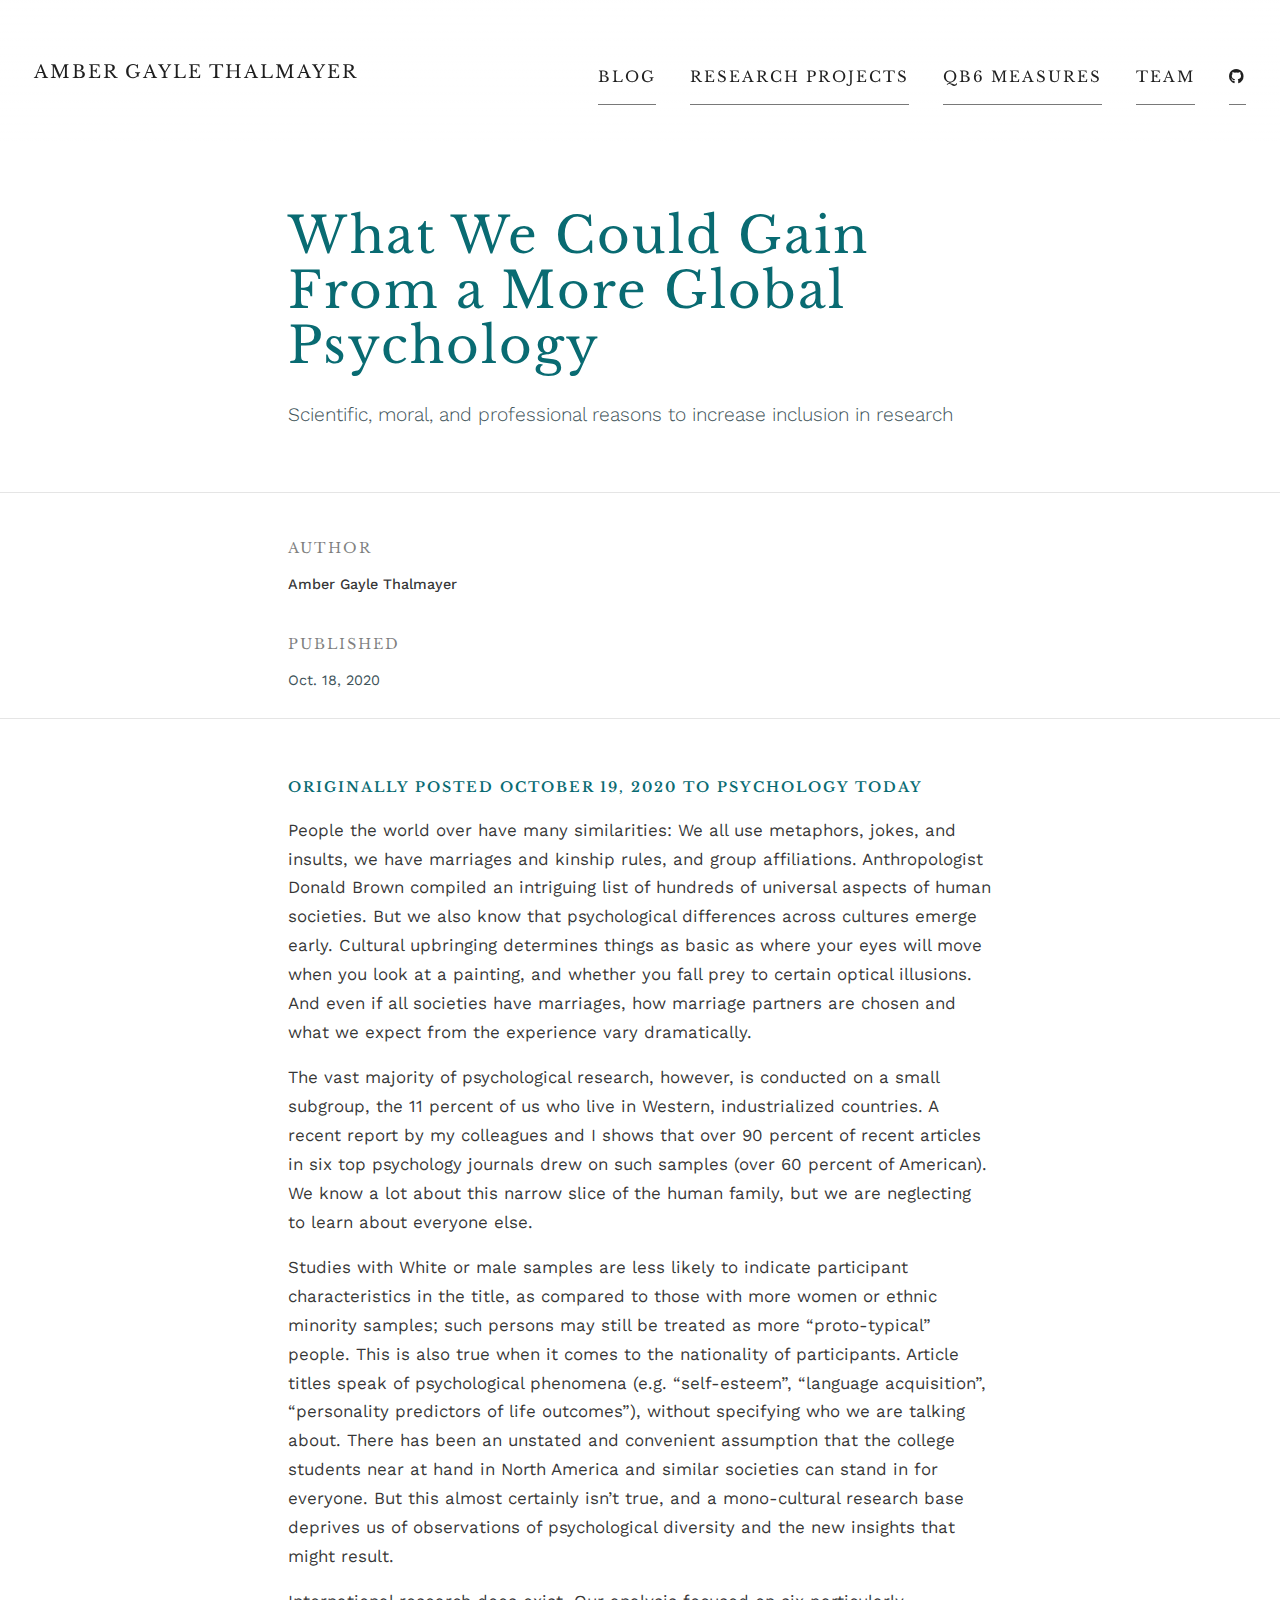
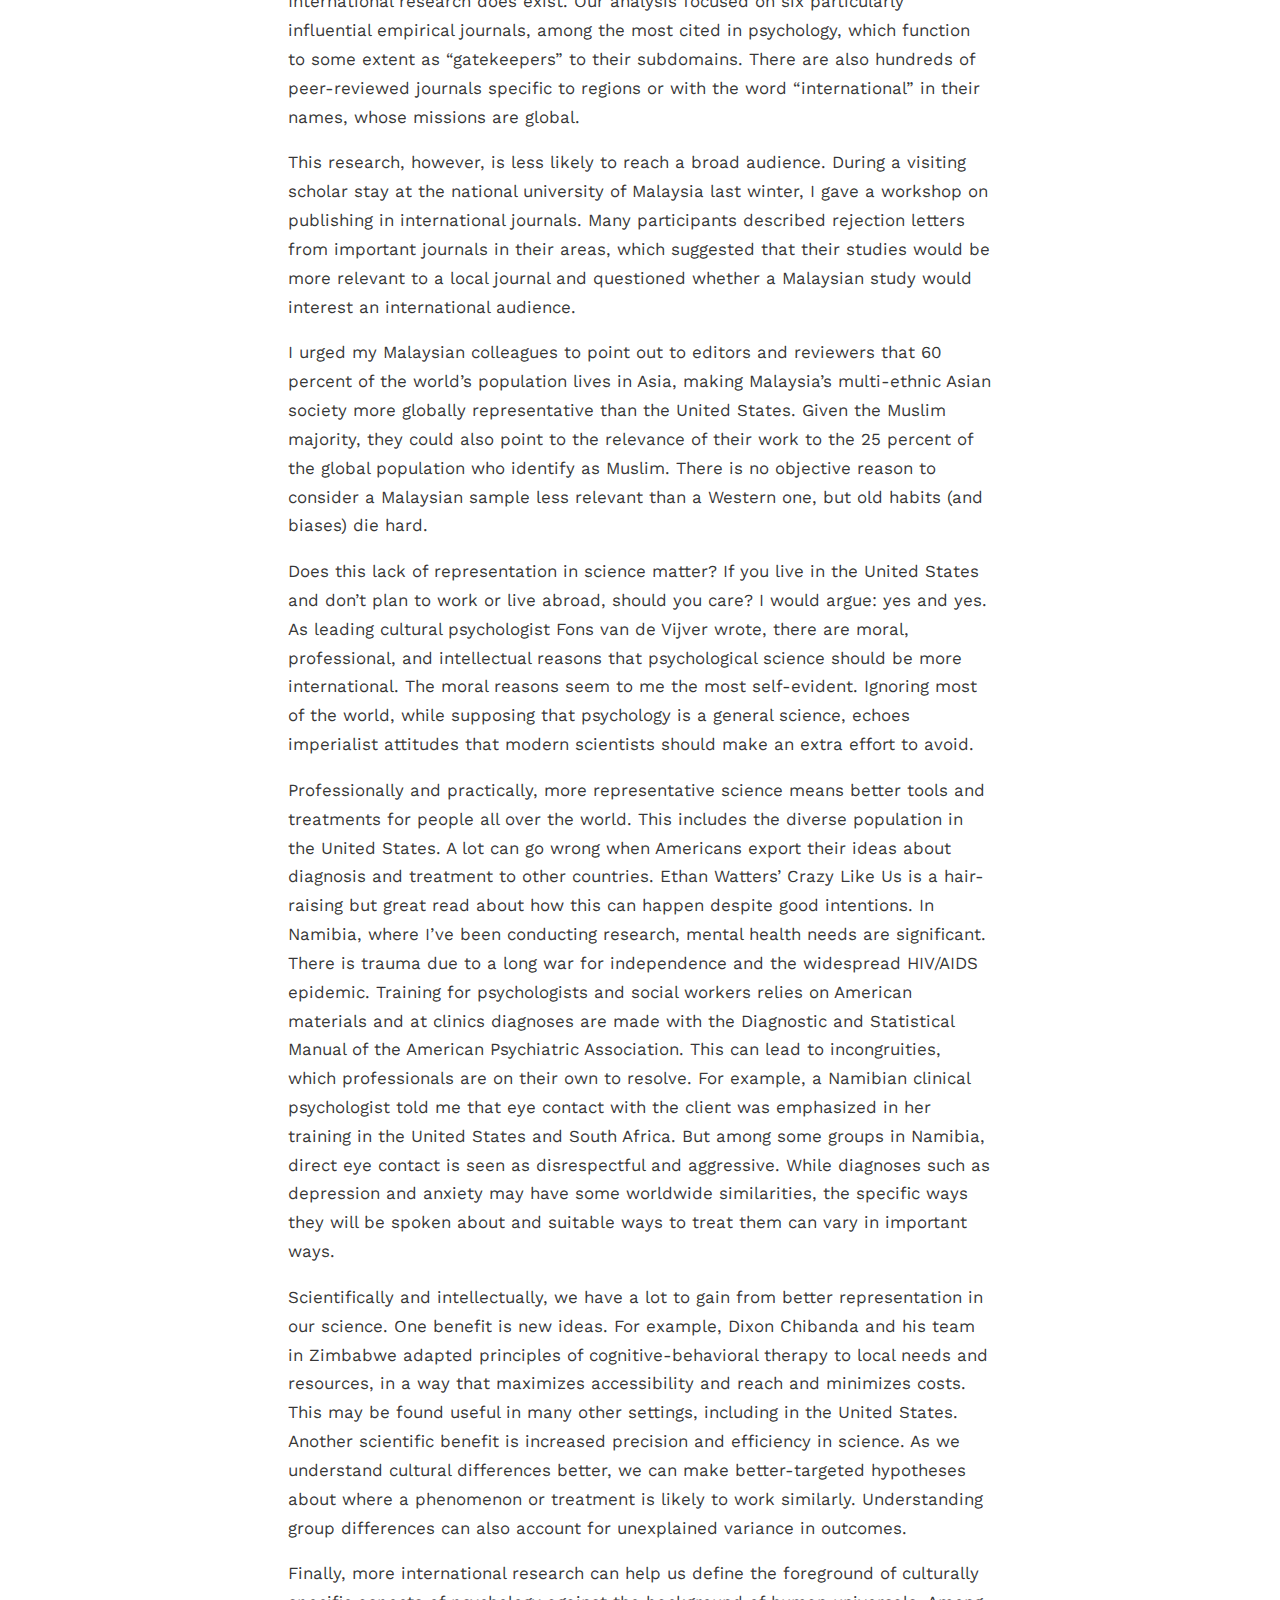
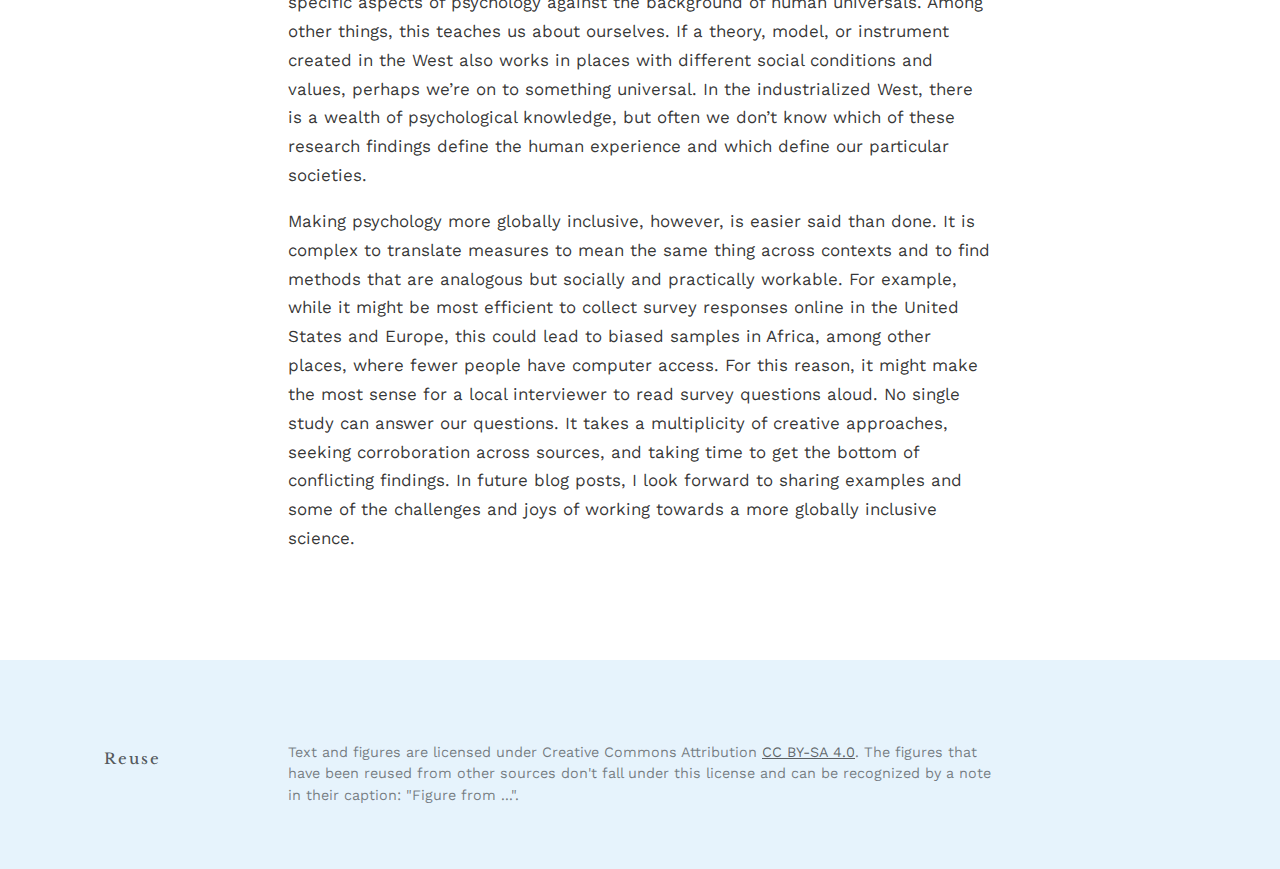
==== commit 9445d711: "update website" ====
--- a/docs/posts/2020-10-19-global-psychology/index.html
+++ b/docs/posts/2020-10-19-global-psychology/index.html
@@ -92,7 +92,6 @@
 
 <meta property="description" itemprop="description" content="Scientific, moral, and professional reasons to increase inclusion in research"/>
 
-<link rel="canonical" href="https://gayoungson.github.io/amberwebsite/posts/2020-10-19-global-psychology/"/>
 <link rel="license" href="https://creativecommons.org/licenses/by-sa/4.0/"/>
 
 <!--  https://schema.org/Article -->
@@ -104,7 +103,6 @@
 <meta property="og:title" content="Amber Gayle Thalmayer: What We Could Gain From a More Global Psychology"/>
 <meta property="og:type" content="article"/>
 <meta property="og:description" content="Scientific, moral, and professional reasons to increase inclusion in research"/>
-<meta property="og:url" content="https://gayoungson.github.io/amberwebsite/posts/2020-10-19-global-psychology/"/>
 <meta property="og:locale" content="en_US"/>
 <meta property="og:site_name" content="Amber Gayle Thalmayer"/>
 
@@ -112,13 +110,12 @@
 <meta property="twitter:card" content="summary"/>
 <meta property="twitter:title" content="Amber Gayle Thalmayer: What We Could Gain From a More Global Psychology"/>
 <meta property="twitter:description" content="Scientific, moral, and professional reasons to increase inclusion in research"/>
-<meta property="twitter:url" content="https://gayoungson.github.io/amberwebsite/posts/2020-10-19-global-psychology/"/>
 
 <!--/radix_placeholder_meta_tags-->
   <!--radix_placeholder_rmarkdown_metadata-->
 
 <script type="text/json" id="radix-rmarkdown-metadata">
-{"type":"list","attributes":{"names":{"type":"character","attributes":{},"value":["creative_commons","title","description","author","date","output","canonical_url"]}},"value":[{"type":"character","attributes":{},"value":["CC BY-SA"]},{"type":"character","attributes":{},"value":["What We Could Gain From a More Global Psychology"]},{"type":"character","attributes":{},"value":["Scientific, moral, and professional reasons to increase inclusion in research"]},{"type":"list","attributes":{},"value":[{"type":"list","attributes":{"names":{"type":"character","attributes":{},"value":["name"]}},"value":[{"type":"character","attributes":{},"value":["Amber Gayle Thalmayer"]}]}]},{"type":"character","attributes":{},"value":["2020-10-19"]},{"type":"list","attributes":{"names":{"type":"character","attributes":{},"value":["distill::distill_article"]}},"value":[{"type":"list","attributes":{"names":{"type":"character","attributes":{},"value":["self_contained"]}},"value":[{"type":"logical","attributes":{},"value":[false]}]}]},{"type":"character","attributes":{},"value":["https://gayoungson.github.io/amberwebsite/posts/2020-10-19-global-psychology/"]}]}
+{"type":"list","attributes":{"names":{"type":"character","attributes":{},"value":["creative_commons","title","description","author","date","output"]}},"value":[{"type":"character","attributes":{},"value":["CC BY-SA"]},{"type":"character","attributes":{},"value":["What We Could Gain From a More Global Psychology"]},{"type":"character","attributes":{},"value":["Scientific, moral, and professional reasons to increase inclusion in research"]},{"type":"list","attributes":{},"value":[{"type":"list","attributes":{"names":{"type":"character","attributes":{},"value":["name"]}},"value":[{"type":"character","attributes":{},"value":["Amber Gayle Thalmayer"]}]}]},{"type":"character","attributes":{},"value":["2020-10-19"]},{"type":"list","attributes":{"names":{"type":"character","attributes":{},"value":["distill::distill_article"]}},"value":[{"type":"list","attributes":{"names":{"type":"character","attributes":{},"value":["self_contained"]}},"value":[{"type":"logical","attributes":{},"value":[false]}]}]}]}
 </script>
 <!--/radix_placeholder_rmarkdown_metadata-->
   
@@ -1856,15 +1853,14 @@
 h1, h2, h3, h4, h5, h6 {
   font-family: "Libre Baskerville";
   letter-spacing: 2px;
-  line-height: 2rem; /* increases, so wrapping headers don't overlap */ 
+  line-height: 3rem; /* increases, so wrapping headers don't overlap */ 
   color: #096B72;
   font-weight: 300;
-  padding-top: 50px;
+
 }
 
 d-title {
   padding-top: 13rem; /*so that navbar doesn't overlap fixed title */
-  margin-top: 50px;
 }
 
 d-title h1,
@@ -2049,6 +2045,10 @@
 
 .posts-list .post-preview p {
   font-family: "Work Sans";
+}
+
+.posts-list .posts-list-caption {
+    margin-top: 50px;
 }
 </style>
 <!--/radix_placeholder_site_in_header-->
@@ -2115,38 +2115,6 @@
 <p>Making psychology more globally inclusive, however, is easier said than done. It is complex to translate measures to mean the same thing across contexts and to find methods that are analogous but socially and practically workable. For example, while it might be most efficient to collect survey responses online in the United States and Europe, this could lead to biased samples in Africa, among other places, where fewer people have computer access. For this reason, it might make the most sense for a local interviewer to read survey questions aloud. No single study can answer our questions. It takes a multiplicity of creative approaches, seeking corroboration across sources, and taking time to get the bottom of conflicting findings. In future blog posts, I look forward to sharing examples and some of the challenges and joys of working towards a more globally inclusive science.</p>
 <div class="sourceCode" id="cb1"><pre class="sourceCode r distill-force-highlighting-css"><code class="sourceCode r"></code></pre></div>
 <!--radix_placeholder_article_footer-->
-<div class="article-footer">
-  <p class="social_footer">
-    <span class="disqus-comments">
-      <i class="fas fa-comments"></i>
-      &nbsp;
-      <span class="disqus-comment-count" data-disqus-identifier="posts/2020-10-19-global-psychology/">Comment on this article</span>
-    </span>
-    <span class="article-sharing">
-      Share: &nbsp;
-      <a href="https://twitter.com/share?text=What%20We%20Could%20Gain%20From%20a%20More%20Global%20Psychology&amp;url=https%3A%2F%2Fgayoungson.github.io%2Famberwebsite%2Fposts%2F2020-10-19-global-psychology%2F" aria-label="share on twitter">
-        <i class="fab fa-twitter" aria-hidden="true"></i>
-      </a>
-      <a href="https://www.linkedin.com/shareArticle?mini=true&amp;url=https%3A%2F%2Fgayoungson.github.io%2Famberwebsite%2Fposts%2F2020-10-19-global-psychology%2F&amp;title=What%20We%20Could%20Gain%20From%20a%20More%20Global%20Psychology" aria-label="share on linkedin">
-        <i class="fab fa-linkedin" aria-hidden="true"></i>
-      </a>
-    </span>
-  </p>
-  <script id="dsq-count-scr" src="https://amber-website.disqus.com/count.js" async></script>
-  <div id="disqus_thread" class="hidden"></div>
-  <script type="text/javascript" cookie-consent="functionality">
-var disqus_config = function () {
-  this.page.url = 'https://gayoungson.github.io/amberwebsite/posts/2020-10-19-global-psychology/';
-  this.page.identifier = 'posts/2020-10-19-global-psychology/';
-};
-(function() {
-  var d = document, s = d.createElement('script');
-  s.src = 'https://amber-website.disqus.com/embed.js';
-  s.setAttribute('data-timestamp', +new Date());
-  (d.head || d.body).appendChild(s);
-})();
-</script>
-</div>
 <!--/radix_placeholder_article_footer-->
 </div>
 
